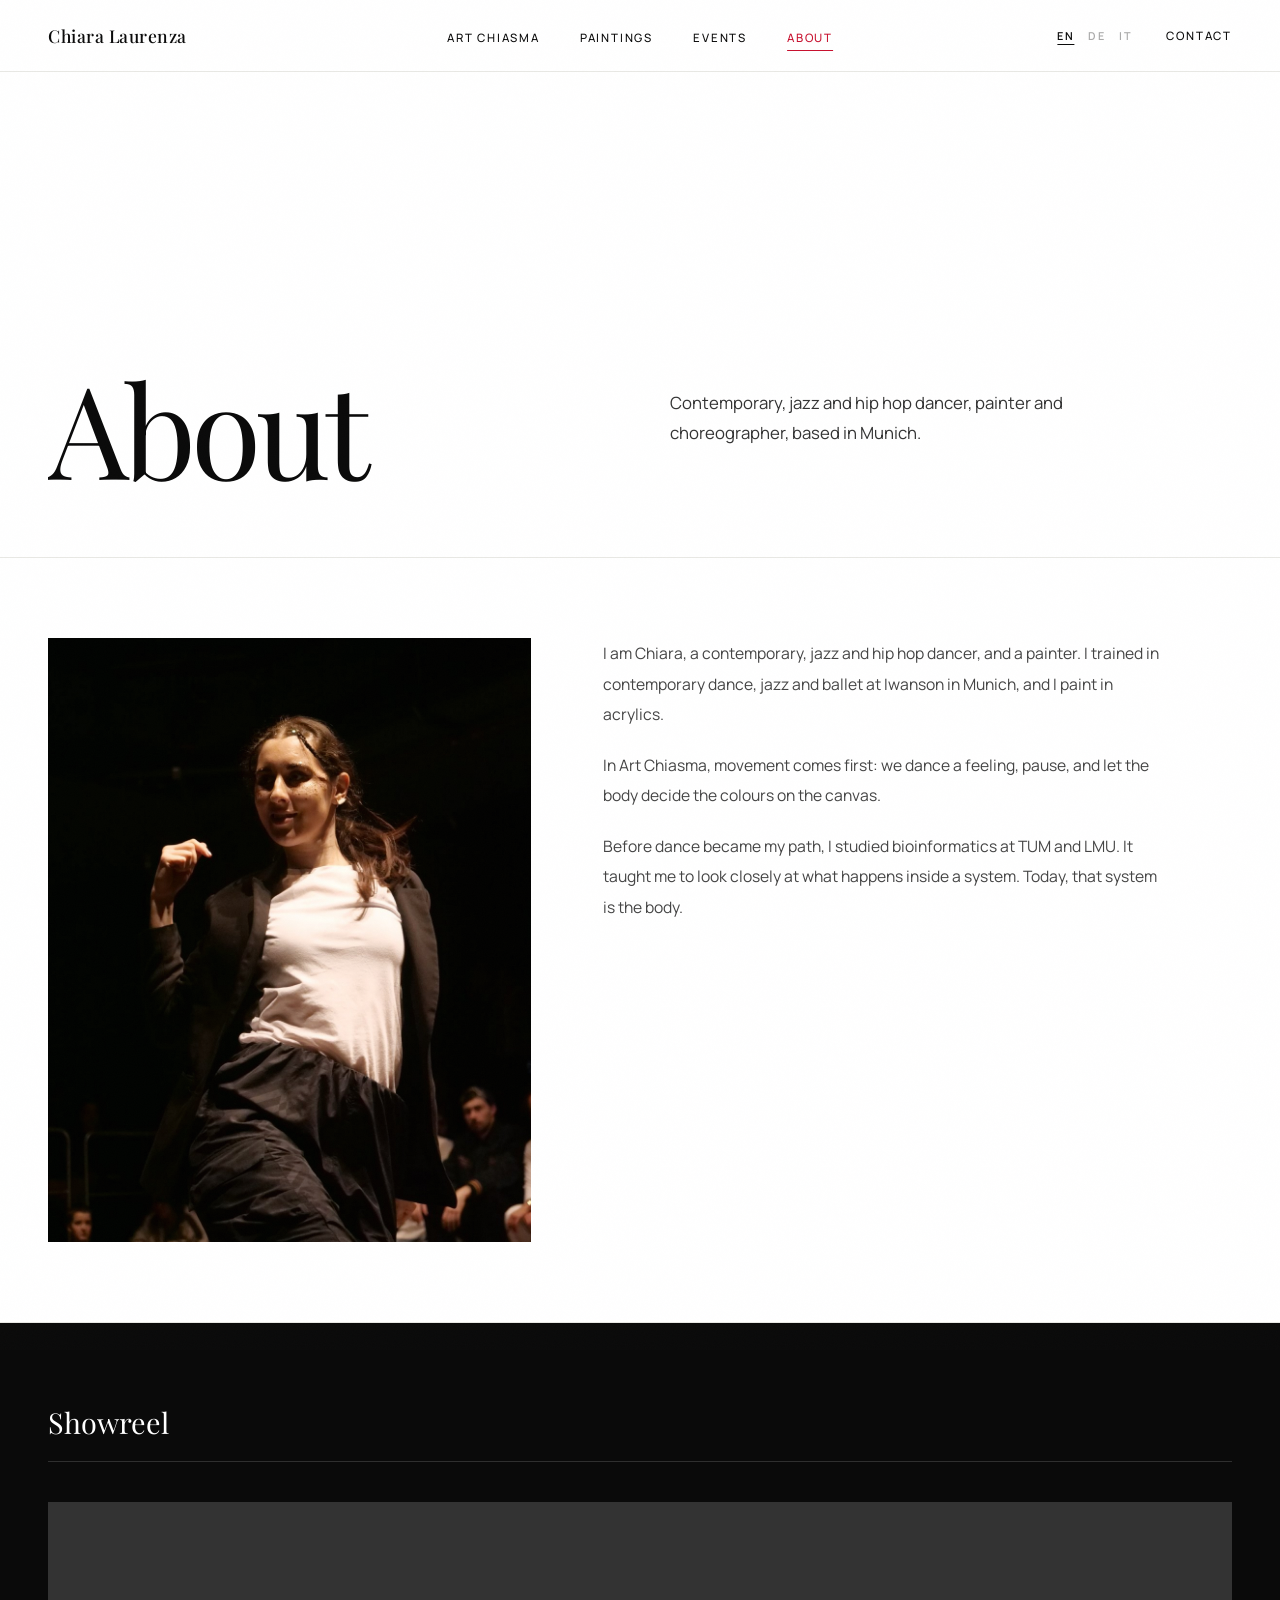
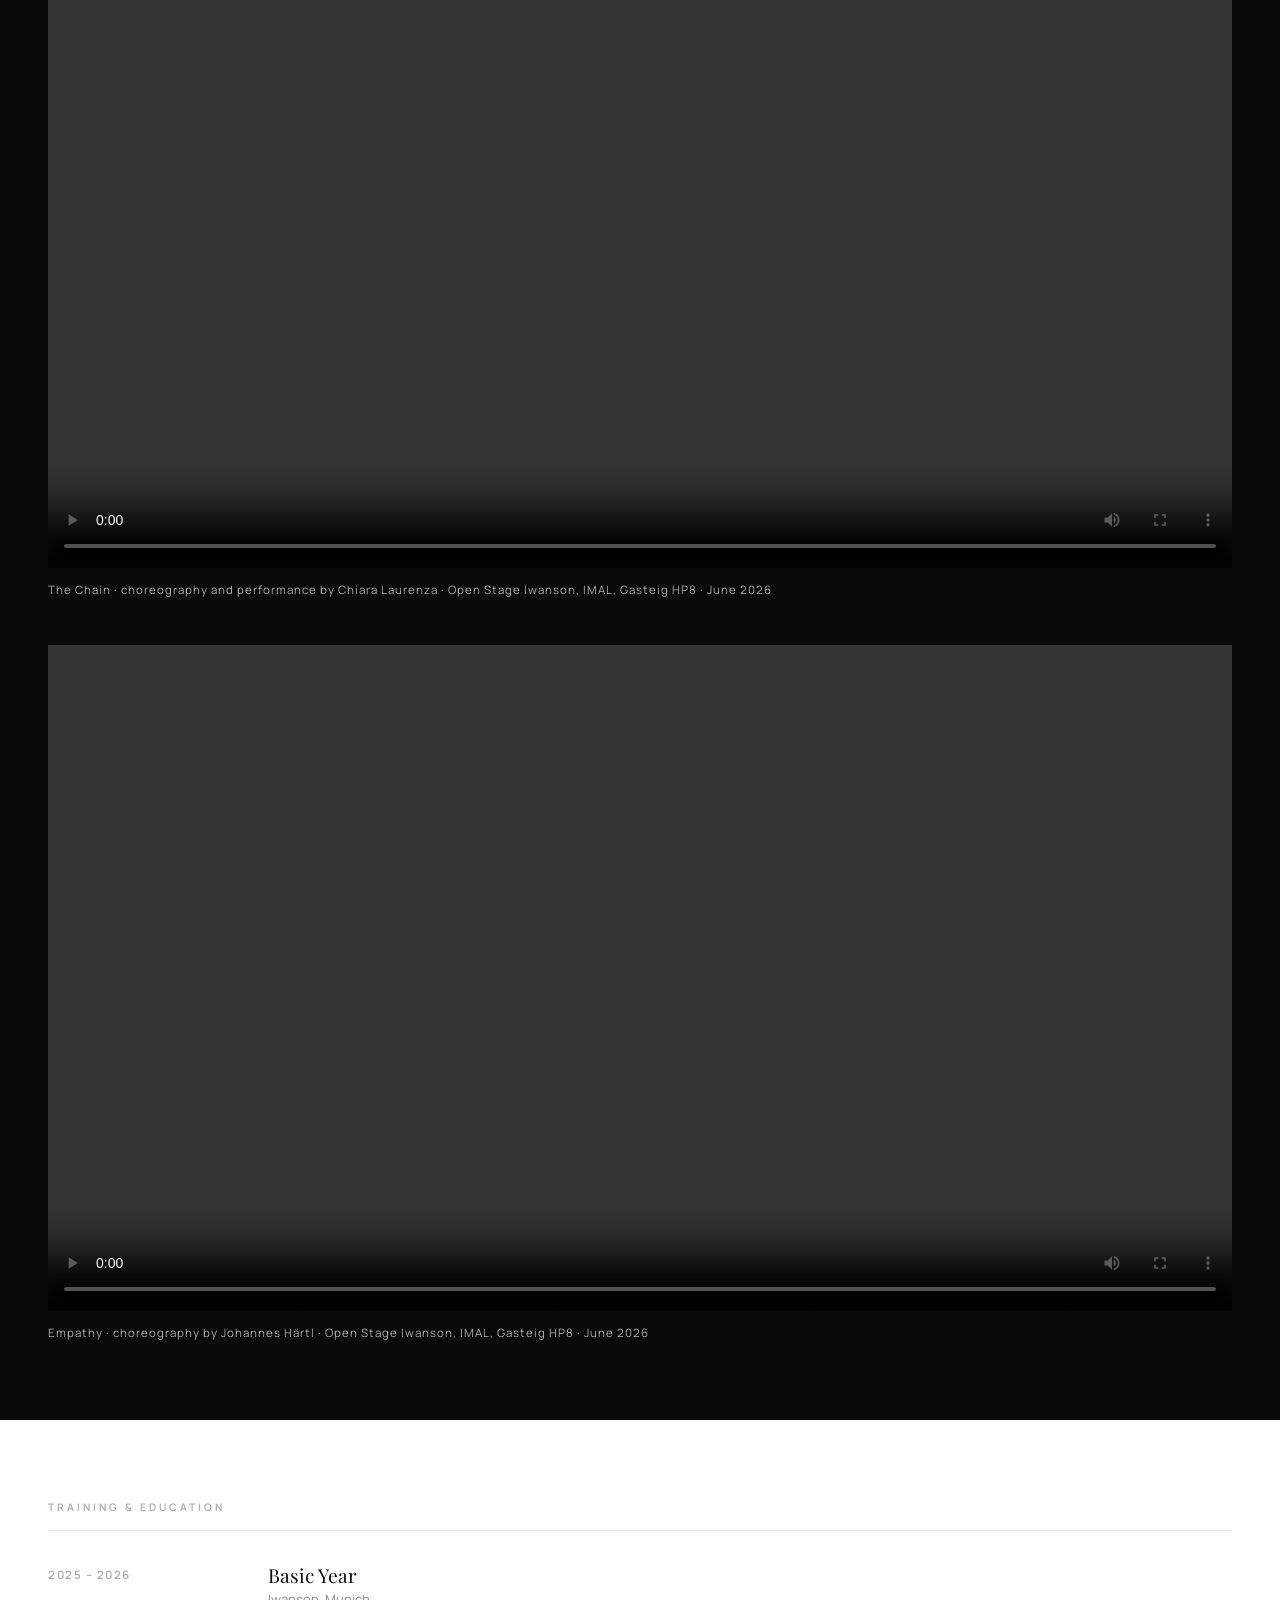
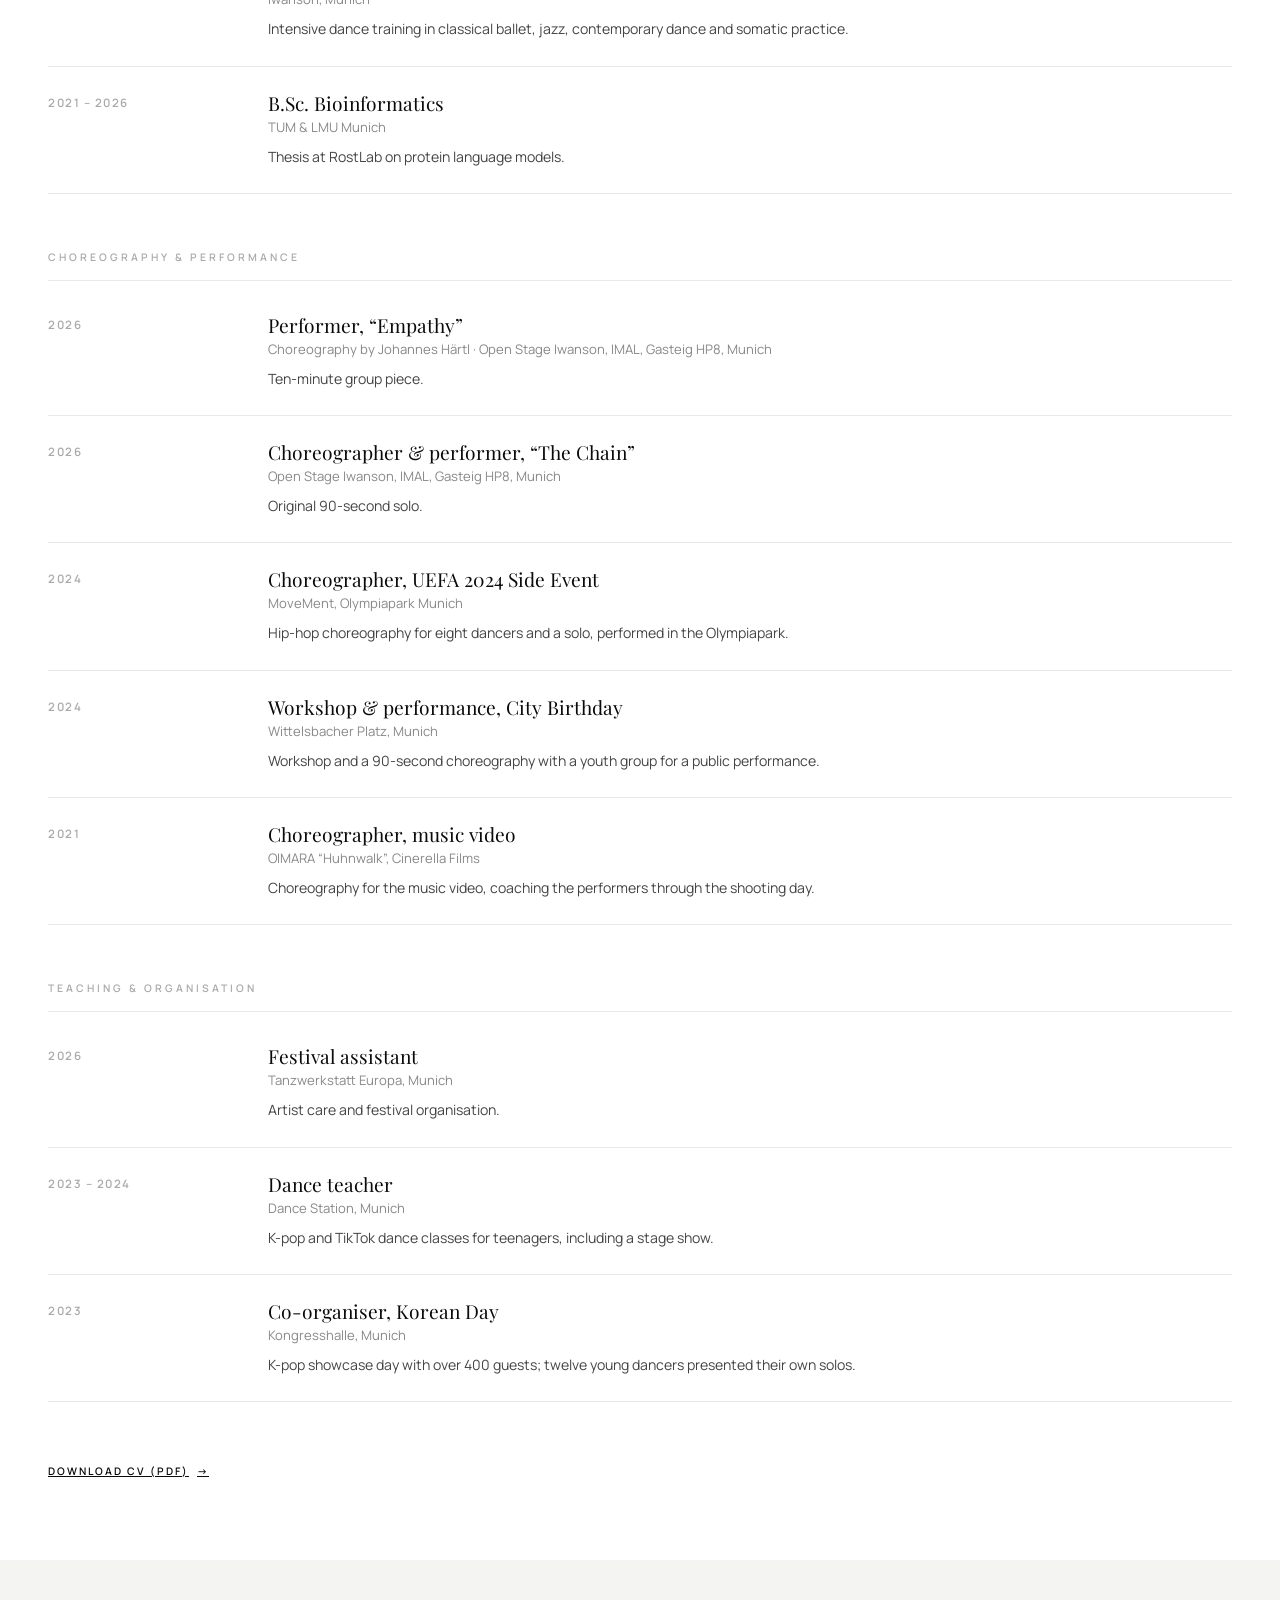
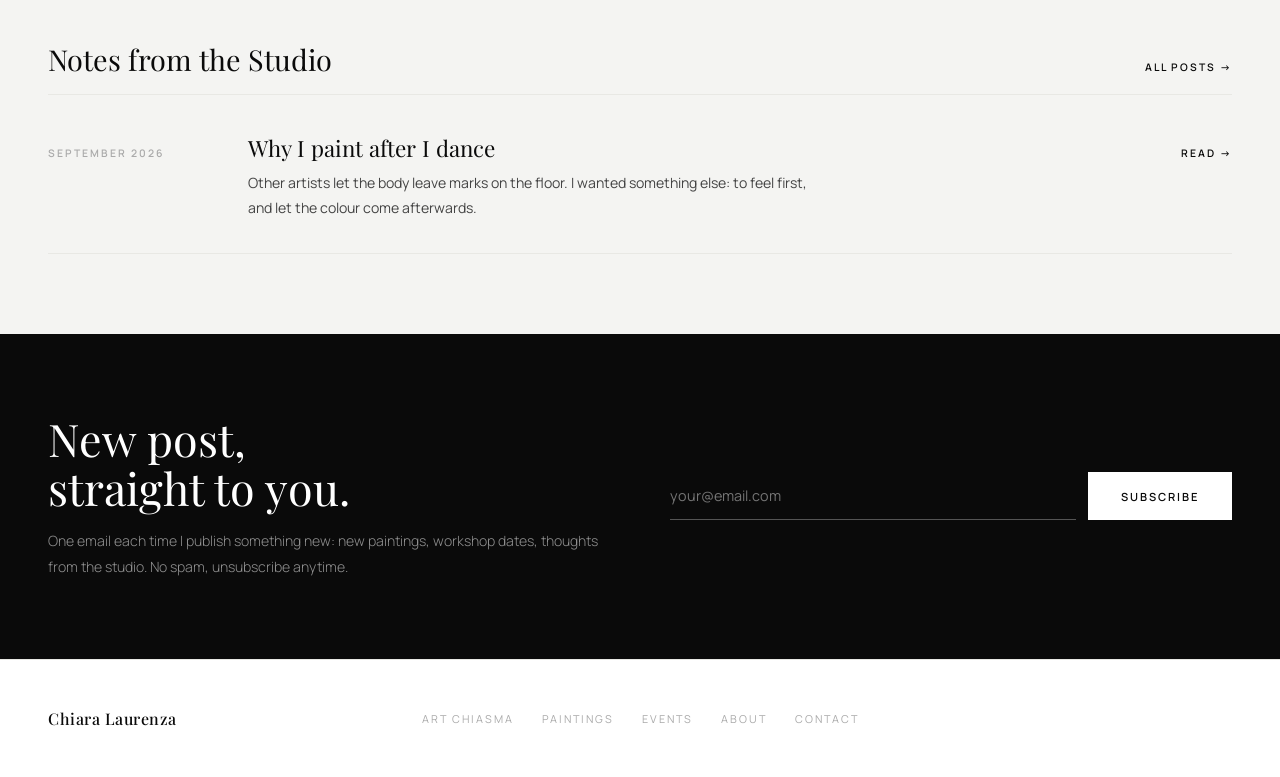
==== about.html @ c058ab4d "Hide Art Chiasma workshop booking while the project is in progress - Art Chiasma page: offer cards, " ====
<!DOCTYPE html>
<html lang="en">
<head>
  <meta charset="UTF-8"/>
  <meta name="viewport" content="width=device-width,initial-scale=1.0"/>
  <link rel="icon" href="favicon.ico" sizes="any"/>
  <link rel="icon" type="image/png" href="favicon-48.png"/>
  <link rel="apple-touch-icon" href="apple-touch-icon.png"/>
  <title>About · Chiara Laurenza</title>
  <meta name="description" content="Contemporary, jazz and hip hop dancer, painter and choreographer, based in Munich."/>
  <meta property="og:type" content="website"/>
  <meta property="og:title" content="About · Chiara Laurenza"/>
  <meta property="og:description" content="Contemporary, jazz and hip hop dancer, painter and choreographer, based in Munich."/>
  <meta property="og:url" content="https://chiaralaurenza.com/about.html"/>
  <meta property="og:image" content="https://chiaralaurenza.com/images/portrait.jpg"/>
  <meta name="twitter:card" content="summary_large_image"/>
  <link href="https://fonts.googleapis.com/css2?family=Playfair+Display:ital,wght@0,400;0,500;0,700;1,400;1,500&family=Manrope:wght@300;400;500;600&display=swap" rel="stylesheet"/>
  <link rel="stylesheet" href="motion.css?v=5"/>
  <style>
  :root {
    --black:   #0A0A0A;
    --white:   #FFFFFF;
    --grey-1:  #F4F4F2;
    --grey-2:  #E8E8E4;
    --grey-3:  #AAAAAA;
    --red:     #C8102E;
    --teal:    #006D6D;
    --amber:   #C47A0A;
  }
  *, *::before, *::after { margin:0; padding:0; box-sizing:border-box; }
  html { scroll-behavior:smooth; font-size:16px; }
  body { font-family:'Manrope', sans-serif; background:var(--white); color:var(--black); -webkit-font-smoothing:antialiased; }

  /* ── NAV ── */
  nav {
    position:fixed; top:0; width:100%; z-index:300;
    height:72px; padding:0 48px;
    display:flex; align-items:center; justify-content:space-between;
    background:rgba(255,255,255,0.96); backdrop-filter:blur(16px);
    border-bottom:1px solid var(--grey-2);
  }
  .nav-logo {
    font-family:'Playfair Display', serif; font-weight:500;
    font-size:1.1rem; letter-spacing:0.5px; color:var(--black);
    text-decoration:none;
  }
  .nav-center {
    position:absolute; left:50%; transform:translateX(-50%);
    display:flex; gap:40px; list-style:none;
  }
  .nav-center a {
    font-size:0.72rem; font-weight:500; letter-spacing:1.8px;
    text-transform:uppercase; color:var(--black);
    text-decoration:none; transition:color 0.2s;
  }
  .nav-center a:hover, .nav-center a.active { color:var(--red); }
  .nav-right { font-size:0.72rem; font-weight:500; letter-spacing:1.8px; text-transform:uppercase; }
  .nav-right a { text-decoration:none; color:var(--black); transition:color 0.2s; }
  .nav-right a:hover { color:var(--red); }
  .nav-burger { display:none; flex-direction:column; gap:5px; background:none; border:none; cursor:pointer; }
  .nav-burger span { display:block; width:22px; height:1px; background:var(--black); }
  .mobile-menu {
    display:none; position:fixed; top:72px; left:0; right:0;
    background:var(--white); border-bottom:1px solid var(--grey-2);
    flex-direction:column; z-index:299; padding:20px 48px 32px;
    gap:4px;
  }
  .mobile-menu.open { display:flex; }
  .mobile-menu a {
    font-size:0.78rem; letter-spacing:2px; text-transform:uppercase;
    font-weight:500; color:var(--black); text-decoration:none;
    padding:13px 0; border-bottom:1px solid var(--grey-2);
  }

  /* ── SCROLL REVEAL ── */
  .reveal { opacity:0; transform:translateY(36px); transition:opacity 0.8s cubic-bezier(0.16,1,0.3,1), transform 0.8s cubic-bezier(0.16,1,0.3,1); }
  .reveal.from-left { transform:translateX(-36px); }
  .reveal.from-right { transform:translateX(36px); }
  .reveal.visible { opacity:1 !important; transform:none !important; }

  /* ── FOOTER ── */
  .site-footer {
    border-top:1px solid var(--grey-2);
    padding:48px 48px;
    display:grid; grid-template-columns:1fr auto 1fr;
    align-items:center; gap:24px;
  }
  .site-footer-logo { font-family:'Playfair Display', serif; font-size:1rem; font-weight:500; letter-spacing:0.5px; }
  .site-footer-links { display:flex; gap:28px; justify-content:center; }
  .site-footer-links a { font-size:0.68rem; letter-spacing:2px; text-transform:uppercase; color:var(--grey-3); text-decoration:none; transition:color 0.2s; }
  .site-footer-links a:hover { color:var(--black); }
  .site-footer-copy { font-size:0.68rem; color:var(--grey-3); letter-spacing:1px; text-align:right; }

  /* ── MODAL ── */
  .modal-overlay {
    display:none; position:fixed; inset:0; z-index:1000;
    background:rgba(10,10,10,0.6); backdrop-filter:blur(8px);
    align-items:center; justify-content:center; padding:24px;
  }
  .modal-overlay.active { display:flex; }
  .modal {
    background:var(--white); width:100%; max-width:560px;
    padding:56px 52px; position:relative; max-height:90vh; overflow-y:auto;
    animation:mIn 0.4s cubic-bezier(0.16,1,0.3,1);
  }
  @keyframes mIn { from{opacity:0;transform:translateY(24px)} to{opacity:1;transform:none} }
  .modal-close {
    position:absolute; top:20px; right:24px; background:none; border:none;
    font-size:0.65rem; letter-spacing:2px; text-transform:uppercase;
    font-weight:600; color:var(--grey-3); cursor:pointer; transition:color 0.2s;
  }
  .modal-close:hover { color:var(--black); }
  .modal-tag { font-size:0.65rem; letter-spacing:3px; text-transform:uppercase; font-weight:600; color:var(--red); margin-bottom:12px; }
  .modal h2 { font-family:'Playfair Display', serif; font-size:2rem; font-weight:400; margin-bottom:36px; line-height:1.2; }
  .form-row { display:grid; grid-template-columns:1fr 1fr; gap:20px; }
  .fg { margin-bottom:20px; }
  .fg label { display:block; font-size:0.62rem; letter-spacing:2px; text-transform:uppercase; font-weight:600; color:var(--grey-3); margin-bottom:8px; }
  .fg input, .fg select, .fg textarea {
    width:100%; padding:13px 0; border:none; border-bottom:1px solid var(--grey-2);
    background:transparent; font-family:'Manrope', sans-serif; font-size:0.88rem;
    color:var(--black); outline:none; transition:border-color 0.2s;
  }
  .fg input:focus, .fg select:focus, .fg textarea:focus { border-bottom-color:var(--black); }
  .fg input::placeholder, .fg textarea::placeholder { color:var(--grey-3); }
  .fg textarea { height:80px; resize:none; }
  .fg select option { background:white; }
  .modal-submit {
    margin-top:16px; background:var(--black); color:white;
    padding:16px 40px; border:none; font-family:'Manrope', sans-serif;
    font-size:0.7rem; font-weight:600; letter-spacing:2.5px;
    text-transform:uppercase; cursor:pointer; transition:background 0.25s;
  }
  .modal-submit:hover { background:#333; }
  .modal-success { display:none; margin-top:16px; font-size:0.75rem; letter-spacing:1px; text-transform:uppercase; color:var(--red); }

  @media(max-width:900px){
    nav { padding:0 24px; }
    .nav-center { display:none; }
    .nav-right { display:none; }
    .nav-burger { display:flex; }
    .mobile-menu { padding:20px 24px 28px; }
    .site-footer { grid-template-columns:1fr; text-align:center; padding:40px 24px; }
    .site-footer-copy { text-align:center; }
    .modal { padding:40px 24px; }
    .form-row { grid-template-columns:1fr; }
  }

  /* PAGE HERO */
  .page-hero {
    padding:160px 48px 80px;
    border-bottom:1px solid var(--grey-2);
    display:grid; grid-template-columns:1fr 1fr; gap:60px; align-items:flex-end;
  }
  .page-hero-left {}
  .page-hero-eyebrow { font-size:0.65rem; letter-spacing:3px; text-transform:uppercase; font-weight:600; color:var(--grey-3); margin-bottom:20px; }
  .page-hero h1 {
    font-family:'Playfair Display', serif; font-weight:400;
    font-size:clamp(3rem,7vw,7rem); line-height:0.95; letter-spacing:-2px;
  }
  .page-hero h1 em { font-style:italic; color:var(--grey-3); }
  .page-hero-right { padding-bottom:6px; }
  .page-hero-desc { font-size:0.92rem; line-height:1.85; color:#555; font-weight:300; max-width:400px; margin-bottom:32px; }
  .page-hero-cta { display:inline-block; }

  /* OFFER LIST */
  .offer-section { padding:80px 48px; border-bottom:1px solid var(--grey-2); }
  .offer-grid { display:grid; grid-template-columns:repeat(3,1fr); border-left:1px solid var(--grey-2); }
  .offer-item {
    padding:44px 36px; border-right:1px solid var(--grey-2);
    border-top:1px solid var(--grey-2);
    position:relative; overflow:hidden;
  }
  .offer-num { font-family:'Playfair Display', serif; font-size:3.5rem; font-weight:400; color:var(--grey-2); line-height:1; margin-bottom:20px; }
  .offer-item h3 { font-family:'Playfair Display', serif; font-size:1.35rem; font-weight:500; margin-bottom:12px; line-height:1.2; }
  .offer-item p { font-size:0.82rem; line-height:1.85; color:#666; margin-bottom:24px; font-weight:300; }
  .offer-tags { display:flex; flex-wrap:wrap; gap:6px; margin-bottom:28px; }
  .otag { font-size:0.62rem; letter-spacing:1.5px; text-transform:uppercase; font-weight:600; padding:4px 10px; border:1px solid; }
  .book-link {
    font-size:0.65rem; letter-spacing:2px; text-transform:uppercase; font-weight:600;
    background:none; border:none; cursor:pointer; color:var(--black);
    display:inline-flex; align-items:center; gap:8px; transition:gap 0.2s, color 0.2s;
    font-family:'Manrope',sans-serif;
  }
  .book-link::after { content:'→'; }
  .book-link:hover { gap:14px; }

  .offer-two .offer-grid { grid-template-columns:repeat(2,1fr); }
  @media(max-width:900px){ .offer-two .offer-grid { grid-template-columns:1fr; } }

  /* STYLE LIST */
  .styles-section { padding:80px 48px; background:var(--grey-1); }
  .styles-section h2 { font-family:'Playfair Display', serif; font-size:clamp(1.3rem,2.5vw,1.8rem); font-weight:400; margin-bottom:40px; border-bottom:1px solid var(--grey-2); padding-bottom:20px; }
  .styles-list {}
  .style-row {
    display:grid; grid-template-columns:200px 1fr;
    padding:32px 0; border-bottom:1px solid var(--grey-2);
    gap:40px; align-items:start;
  }
  .style-row:last-child { border-bottom:none; }
  .style-name { font-family:'Playfair Display', serif; font-size:1.25rem; font-weight:400; line-height:1.2; }
  .style-name em { font-style:italic; color:var(--grey-3); display:block; font-size:0.8rem; }
  .style-desc { font-size:0.85rem; line-height:1.9; color:#555; font-weight:300; }

  @media(max-width:900px){
    .page-hero { grid-template-columns:1fr; padding:130px 24px 64px; gap:36px; }
    .offer-section { padding:60px 24px; }
    .offer-grid { grid-template-columns:1fr; }
    .styles-section { padding:60px 24px; }
    .style-row { grid-template-columns:1fr; gap:10px; }
  }

  .btn {
    font-size:0.7rem; font-weight:600; letter-spacing:2px;
    text-transform:uppercase; padding:14px 32px;
    text-decoration:none; cursor:pointer; border:1px solid var(--black);
    font-family:'Manrope',sans-serif; transition:background 0.25s, color 0.25s;
    display:inline-block; background:transparent; color:var(--black);
  }
  .btn-outline { background:transparent; color:var(--black); }
  .btn-outline:hover { background:var(--black); color:var(--white); }
  .btn-fill { background:var(--black); color:var(--white); }
  .btn-fill:hover { background:#333; }
  .nav-right { display:flex; align-items:center; gap:28px; }
  .lang-switch { display:flex; gap:2px; }
  .lang-switch button { background:none; border:none; cursor:pointer; font-family:'Manrope',sans-serif; font-size:0.68rem; font-weight:600; letter-spacing:1.5px; color:var(--grey-3); padding:4px 6px; transition:color 0.2s; }
  .lang-switch button:hover, .lang-switch button.active { color:var(--black); }
  .lang-switch button.active { text-decoration:underline; text-underline-offset:4px; }
  .mobile-menu .lang-switch { padding:13px 0 0; }
  .mobile-menu .lang-switch button { font-size:0.78rem; padding:4px 12px 4px 0; }

  /* GALLERY */
  .gallery-section { padding:80px 48px; background:var(--grey-1); }
  .gallery-section h2 { font-family:'Playfair Display', serif; font-size:clamp(1.3rem,2.5vw,1.8rem); font-weight:400; margin-bottom:40px; border-bottom:1px solid var(--grey-2); padding-bottom:20px; }
  .gallery { display:grid; grid-template-columns:repeat(auto-fill,minmax(260px,1fr)); gap:24px; }
  .g-item { position:relative; display:block; padding:0; border:none; background:none; cursor:zoom-in; overflow:hidden; aspect-ratio:4/5; }
  .g-item img { width:100%; height:100%; object-fit:cover; display:block; transition:transform 0.7s cubic-bezier(0.16,1,0.3,1); }
  .g-info { position:absolute; inset:0; display:flex; flex-direction:column; justify-content:flex-end; gap:4px; padding:20px; text-align:left;
    background:linear-gradient(to top, rgba(0,0,0,0.75) 0%, rgba(0,0,0,0.15) 55%, transparent 100%); opacity:0; transition:opacity 0.35s; }
  .g-item:hover .g-info, .g-item:focus-visible .g-info { opacity:1; }
  .g-item:hover img { transform:scale(1.04); }
  .g-title { font-family:'Playfair Display', serif; font-size:1.15rem; color:white; margin-bottom:4px; }
  .g-meta { font-size:0.62rem; letter-spacing:2px; text-transform:uppercase; font-weight:600; color:rgba(255,255,255,0.75); }
  @media (hover:none) { .g-info { opacity:1; } }
  .lightbox { position:fixed; inset:0; z-index:1000; background:rgba(10,10,10,0.92); display:flex; flex-direction:column; align-items:center; justify-content:center; padding:48px 24px; gap:16px; }
  .lightbox[hidden] { display:none; }
  .lightbox img { max-width:100%; max-height:80vh; object-fit:contain; }
  .lightbox p { color:rgba(255,255,255,0.75); font-size:0.7rem; letter-spacing:2px; text-transform:uppercase; text-align:center; }
  .lb-close { color:rgba(255,255,255,0.6); }
  @media(max-width:900px){ .gallery-section { padding:60px 24px; } }

  /* EVENTS */
  [hidden] { display:none !important; }
  .ev-list { border-top:1px solid var(--grey-2); }
  .ev-row { display:grid; grid-template-columns:90px 1fr auto; gap:32px; align-items:center; padding:28px 0; border-bottom:1px solid var(--grey-2); }
  .ev-date { display:flex; flex-direction:column; line-height:1; }
  .ev-day { font-family:'Playfair Display', serif; font-size:2.6rem; font-weight:400; }
  .ev-month { font-size:0.62rem; letter-spacing:2.5px; text-transform:uppercase; font-weight:600; color:var(--grey-3); margin-top:6px; }
  .ev-main h3 { font-family:'Playfair Display', serif; font-size:1.35rem; font-weight:400; line-height:1.25; margin-bottom:6px; }
  .ev-main p { font-size:0.85rem; color:#666; font-weight:300; }
  .ev-actions { display:flex; flex-direction:column; align-items:flex-end; gap:10px; }
  .ev-actions .book-link { color:var(--red); text-decoration:none; }
  .ev-add { font-size:0.6rem; letter-spacing:2px; text-transform:uppercase; font-weight:600; color:var(--grey-3); text-decoration:none; }
  .ev-add:hover { color:var(--black); }
  .ev-empty { padding:40px 0; font-size:0.95rem; color:#666; font-weight:300; }
  @media(max-width:700px){ .ev-row { grid-template-columns:64px 1fr; gap:16px 20px; } .ev-actions { grid-column:2; flex-direction:row; align-items:center; gap:20px; } .ev-day { font-size:2rem; } }

  /* ABOUT */
  .bio { padding:80px 48px; display:grid; grid-template-columns:1fr 1.3fr; gap:72px; align-items:start; border-bottom:1px solid var(--grey-2); }
  .bio-photo { aspect-ratio:4/5; max-width:100%; background:var(--grey-1); display:flex; align-items:center; justify-content:center; font-size:0.65rem; letter-spacing:2px; text-transform:uppercase; color:var(--grey-3); overflow:hidden; }
  .bio-photo img { width:100%; height:100%; object-fit:cover; display:block; }
  .bio-text p { font-size:0.98rem; line-height:1.95; color:#444; font-weight:300; margin-bottom:20px; max-width:560px; }
  .bio-facts { display:flex; flex-wrap:wrap; gap:8px; margin-top:28px; }
  .reel-section { padding:80px 48px; background:var(--black); color:white; }
  .reel-section h2 { font-family:'Playfair Display', serif; font-size:clamp(1.3rem,2.5vw,1.8rem); font-weight:400; margin-bottom:40px; border-bottom:1px solid rgba(255,255,255,0.15); padding-bottom:20px; }
  .reel-main { aspect-ratio:16/9; max-width:100%; background:#1a1a1a; display:flex; align-items:center; justify-content:center; font-size:0.65rem; letter-spacing:2px; text-transform:uppercase; color:rgba(255,255,255,0.4); }
  .reel-main iframe, .reel-main video { width:100%; height:100%; border:0; }
  .reel-caption { margin-top:14px; font-size:0.72rem; letter-spacing:1px; color:var(--grey-3); }
  .cv-section { padding:80px 48px; }
  .cv-section h2 { font-family:'Playfair Display', serif; font-size:clamp(1.3rem,2.5vw,1.8rem); font-weight:400; margin:0 0 8px; }
  .cv-group { margin-bottom:56px; }
  .cv-group h3 { font-size:0.65rem; letter-spacing:3px; text-transform:uppercase; font-weight:600; color:var(--grey-3); margin-bottom:8px; padding-bottom:16px; border-bottom:1px solid var(--grey-2); }
  .cv-row { display:grid; grid-template-columns:180px 1fr; gap:40px; padding:24px 0; border-bottom:1px solid var(--grey-2); }
  .cv-when { font-size:0.72rem; letter-spacing:1.5px; text-transform:uppercase; font-weight:600; color:var(--grey-3); padding-top:4px; }
  .cv-what h4 { font-family:'Playfair Display', serif; font-size:1.2rem; font-weight:400; line-height:1.3; }
  .cv-what span { display:block; font-size:0.82rem; color:#888; margin:2px 0 8px; }
  .cv-what p { font-size:0.88rem; line-height:1.8; color:#555; font-weight:300; max-width:620px; }
  .notes-section { padding:80px 48px; background:var(--grey-1); }
  .notes-section .post-row { display:grid; grid-template-columns:160px 1fr auto; gap:40px; padding:32px 0; border-bottom:1px solid var(--grey-2); text-decoration:none; color:var(--black); align-items:baseline; }
  .notes-section .post-row:hover h3 { color:var(--red); }
  .post-date { font-size:0.65rem; letter-spacing:2px; text-transform:uppercase; font-weight:600; color:var(--grey-3); }
  .post-row h3 { font-family:'Playfair Display', serif; font-size:1.4rem; font-weight:400; line-height:1.2; margin-bottom:8px; transition:color 0.2s; }
  .post-row p { font-size:0.88rem; line-height:1.8; color:#666; font-weight:300; max-width:560px; }
  .post-more { font-size:0.65rem; letter-spacing:2px; text-transform:uppercase; font-weight:600; }
  @media(max-width:900px){ .bio,.reel-section,.cv-section,.notes-section { padding:60px 24px; } .bio { grid-template-columns:1fr; gap:36px; } .cv-row { grid-template-columns:1fr; gap:6px; } .notes-section .post-row { grid-template-columns:1fr; gap:8px; } }
  .section-header-row { display:flex; justify-content:space-between; align-items:baseline; border-bottom:1px solid var(--grey-2); padding-bottom:16px; margin-bottom:8px; }
  .section-header-row h2 { font-family:'Playfair Display', serif; font-size:clamp(1.3rem,2.5vw,1.8rem); font-weight:400; }
  .section-header-row a { font-size:0.65rem; letter-spacing:2px; text-transform:uppercase; font-weight:600; color:var(--black); text-decoration:none; }
  .section-header-row a:hover { color:var(--red); }
  .newsletter { padding:80px 48px; background:var(--black); color:white; display:grid; grid-template-columns:1fr 1fr; gap:60px; align-items:center; }
  .newsletter h2 { font-family:'Playfair Display', serif; font-size:clamp(2rem,3.5vw,3rem); font-weight:400; line-height:1.1; }
  .newsletter h2 em { font-style:italic; color:var(--grey-3); }
  .newsletter p { font-size:0.88rem; line-height:1.8; color:rgba(255,255,255,0.55); font-weight:300; margin-top:16px; }
  .nl-form { display:flex; gap:12px; flex-wrap:wrap; }
  .nl-form input { flex:1; min-width:200px; padding:14px 0; border:none; border-bottom:1px solid rgba(255,255,255,0.3); background:transparent; color:white; font-family:'Manrope',sans-serif; font-size:0.9rem; outline:none; }
  .nl-form input:focus { border-bottom-color:white; }
  .nl-form button { background:white; color:var(--black); border:1px solid white; }
  .nl-form button:hover { background:transparent; color:white; }
  .nl-note { width:100%; font-size:0.7rem; letter-spacing:1px; color:rgba(255,255,255,0.4); margin-top:8px; }
  @media(max-width:900px){ .newsletter { grid-template-columns:1fr; padding:60px 24px; gap:32px; } }
</style>
  <link rel="stylesheet" href="pages.css?v=3"/>
</head>
<body>

<nav>
  <a href="index.html" class="nav-logo">Chiara Laurenza</a>
  <ul class="nav-center"><li><a href="dance-art.html" class="">Art Chiasma</a></li><li><a href="art.html" class="">Paintings</a></li><li><a href="events.html" class="">Events</a></li><li><a href="about.html" class="active">About</a></li></ul>
  <div class="nav-right"><div class="lang-switch" role="group" aria-label="Language"><button type="button" data-lang="en">EN</button><button type="button" data-lang="de">DE</button><button type="button" data-lang="it">IT</button></div><a href="index.html#contact">Contact</a></div>
  <button class="nav-burger" onclick="toggleMenu()"><span></span><span></span><span></span></button>
</nav>
<div class="mobile-menu" id="mob">
  <a href="dance-art.html">Art Chiasma</a><a href="art.html">Paintings</a><a href="events.html">Events</a><a href="about.html">About</a>
  <a href="index.html#contact">Contact</a>
  <div class="lang-switch" role="group" aria-label="Language"><button type="button" data-lang="en">EN</button><button type="button" data-lang="de">DE</button><button type="button" data-lang="it">IT</button></div>
</div>

<section class="page-hero">
  <div class="page-hero-left reveal from-left">
    <h1>About</h1>
  </div>
  <div class="page-hero-right reveal from-right" style="transition-delay:120ms">
    <p class="page-hero-desc">Contemporary, jazz and hip hop dancer, painter and choreographer, based in Munich.</p>
  </div>
</section>

<section class="bio">
  <div class="bio-photo wipe"><img src="images/portrait.jpg" alt="Chiara Laurenza dancing on stage"></div>
  <div class="bio-text reveal from-right">
    <p>I am Chiara, a contemporary, jazz and hip hop dancer, and a painter. I trained in contemporary dance, jazz and ballet at Iwanson in Munich, and I paint in acrylics.</p>
    <p>In Art Chiasma, movement comes first: we dance a feeling, pause, and let the body decide the colours on the canvas.</p>
    <p>Before dance became my path, I studied bioinformatics at TUM and LMU. It taught me to look closely at what happens inside a system. Today, that system is the body.</p>
  </div>
</section>

<section class="reel-section" id="showreel">
  <h2 class="reveal">Showreel</h2>
  <div class="reel-main reveal"><video src="videos/mysolo.mp4" controls playsinline preload="metadata"></video></div>
  <p class="reel-caption reveal">The Chain · choreography and performance by Chiara Laurenza · Open Stage Iwanson, IMAL, Gasteig HP8 · June 2026</p>
  <div class="reel-main reveal" style="margin-top:48px"><video src="videos/empathy.mp4" controls playsinline preload="metadata"></video></div>
  <p class="reel-caption reveal">Empathy · choreography by Johannes Härtl · Open Stage Iwanson, IMAL, Gasteig HP8 · June 2026</p>
</section>

<section class="cv-section" id="cv">
  <div class="cv-group">
    <h3>Training &amp; Education</h3>
      <div class="cv-row reveal"><div class="cv-when">2025 – 2026</div><div class="cv-what"><h4>Basic Year</h4><span>Iwanson, Munich</span><p>Intensive dance training in classical ballet, jazz, contemporary dance and somatic practice.</p></div></div>
      <div class="cv-row reveal"><div class="cv-when">2021 – 2026</div><div class="cv-what"><h4>B.Sc. Bioinformatics</h4><span>TUM &amp; LMU Munich</span><p>Thesis at RostLab on protein language models.</p></div></div>
  </div>
  <div class="cv-group">
    <h3>Choreography &amp; Performance</h3>
      <div class="cv-row reveal"><div class="cv-when">2026</div><div class="cv-what"><h4>Performer, &ldquo;Empathy&rdquo;</h4><span>Choreography by Johannes Härtl · Open Stage Iwanson, IMAL, Gasteig HP8, Munich</span><p>Ten-minute group piece.</p></div></div>
      <div class="cv-row reveal"><div class="cv-when">2026</div><div class="cv-what"><h4>Choreographer &amp; performer, &ldquo;The Chain&rdquo;</h4><span>Open Stage Iwanson, IMAL, Gasteig HP8, Munich</span><p>Original 90-second solo.</p></div></div>
      <div class="cv-row reveal"><div class="cv-when">2024</div><div class="cv-what"><h4>Choreographer, UEFA 2024 Side Event</h4><span>MoveMent, Olympiapark Munich</span><p>Hip-hop choreography for eight dancers and a solo, performed in the Olympiapark.</p></div></div>
      <div class="cv-row reveal"><div class="cv-when">2024</div><div class="cv-what"><h4>Workshop &amp; performance, City Birthday</h4><span>Wittelsbacher Platz, Munich</span><p>Workshop and a 90-second choreography with a youth group for a public performance.</p></div></div>
      <div class="cv-row reveal"><div class="cv-when">2021</div><div class="cv-what"><h4>Choreographer, music video</h4><span>OIMARA &ldquo;Huhnwalk&rdquo;, Cinerella Films</span><p>Choreography for the music video, coaching the performers through the shooting day.</p></div></div>
  </div>
  <div class="cv-group">
    <h3>Teaching &amp; Organisation</h3>
      <div class="cv-row reveal"><div class="cv-when">2026</div><div class="cv-what"><h4>Festival assistant</h4><span>Tanzwerkstatt Europa, Munich</span><p>Artist care and festival organisation.</p></div></div>
      <div class="cv-row reveal"><div class="cv-when">2023 – 2024</div><div class="cv-what"><h4>Dance teacher</h4><span>Dance Station, Munich</span><p>K-pop and TikTok dance classes for teenagers, including a stage show.</p></div></div>
      <div class="cv-row reveal"><div class="cv-when">2023</div><div class="cv-what"><h4>Co-organiser, Korean Day</h4><span>Kongresshalle, Munich</span><p>K-pop showcase day with over 400 guests; twelve young dancers presented their own solos.</p></div></div>
  </div>
  <p class="reveal"><a class="book-link" href="cv/Chiara_Laurenza_CV.pdf" download>Download CV (PDF)</a></p>
</section>

<section class="notes-section" id="notes">
  <div class="section-header-row reveal">
    <h2>Notes from the Studio</h2>
    <a href="blog.html">All posts &rarr;</a>
  </div>
  <a class="post-row reveal" href="blog/2026-09-movement-becomes-colour.html">
    <span class="post-date">September 2026</span>
    <div>
      <h3>Why I paint after I dance</h3>
      <p>Other artists let the body leave marks on the floor. I wanted something else: to feel first, and let the colour come afterwards.</p>
    </div>
    <span class="post-more">Read &rarr;</span>
  </a>
</section>

<section class="newsletter" id="newsletter">
  <div class="reveal from-left">
    <h2>New post,<br/><em>straight to you.</em></h2>
    <p>One email each time I publish something new: new paintings, workshop dates, thoughts from the studio. No spam, unsubscribe anytime.</p>
  </div>
  <form class="nl-form reveal from-right" onsubmit="event.preventDefault();document.getElementById('nl-ok').style.display='block'">
    <input type="email" id="nl-email" placeholder="your@email.com" required aria-label="Email address">
    <button class="btn" type="submit">Subscribe</button>
    <p class="nl-note" id="nl-ok" style="display:none">Coming soon. The newsletter is not connected yet.</p>
  </form>
</section>

<footer class="site-footer reveal">
  <span class="site-footer-logo">Chiara Laurenza</span>
  <div class="site-footer-links">
    <a href="dance-art.html">Art Chiasma</a>
    <a href="art.html">Paintings</a>
    <a href="events.html">Events</a>
    <a href="about.html">About</a>
    <a href="index.html#contact">Contact</a>
  </div>
  <span class="site-footer-copy"></span>
</footer>

<div class="modal-overlay" id="modal-overlay" onclick="closeOut(event)">
  <div class="modal">
    <button class="modal-close" onclick="closeModal()">Close ×</button>
    <p class="modal-tag" id="m-tag">Booking</p>
    <h2 id="m-title">Book a Session</h2>
    <form onsubmit="submitModal(event)">
      <div class="form-row">
        <div class="fg"><label>First Name</label><input type="text" placeholder="Your name" required></div>
        <div class="fg"><label>Last Name</label><input type="text" placeholder="Your surname" required></div>
      </div>
      <div class="fg"><label>Email</label><input type="email" placeholder="you@email.com" required></div>
      <div class="fg"><label>Phone (optional)</label><input type="tel" placeholder="+49..."></div>
      <div class="fg"><label>Preferred Date</label><input type="date" required></div>
      <div class="fg"><label>Level</label>
        <select><option>Beginner</option><option>Some Experience</option><option>Intermediate</option><option>Advanced</option></select>
      </div>
      <div class="fg"><label>Message</label><textarea placeholder="Tell me about your goals..."></textarea></div>
      <button class="modal-submit" type="submit">Send Request</button>
      <p class="modal-success" id="m-success">Received. I will be in touch shortly.</p>
    </form>
  </div>
</div>


<script>
  function toggleMenu(){ document.getElementById('mob').classList.toggle('open'); }
  function openModal(tag, title){
    document.getElementById('m-tag').textContent = window.t ? t(tag) : tag;
    document.getElementById('m-title').textContent = window.t ? t(title) : title;
    document.getElementById('m-success').style.display='none';
    document.getElementById('modal-overlay').classList.add('active');
    document.body.style.overflow='hidden';
  }
  function closeModal(){ document.getElementById('modal-overlay').classList.remove('active'); document.body.style.overflow=''; }
  function closeOut(e){ if(e.target===document.getElementById('modal-overlay')) closeModal(); }
  function submitModal(e){ e.preventDefault(); document.getElementById('m-success').style.display='block'; setTimeout(closeModal,3000); }
  document.addEventListener('keydown', e=>{ if(e.key==='Escape') closeModal(); });
  const obs = new IntersectionObserver((entries)=>{
    entries.forEach(en=>{ if(en.isIntersecting){ en.target.classList.add('visible'); obs.unobserve(en.target); } });
  },{ threshold:0.08, rootMargin:'0px 0px -32px 0px' });
  // Small delay ensures layout is complete before observing
  requestAnimationFrame(() => {
    document.querySelectorAll('.reveal').forEach(el => {
      const rect = el.getBoundingClientRect();
      // If already in viewport on load, show immediately
      if (rect.top < window.innerHeight && rect.bottom > 0) {
        el.classList.add('visible');
      } else {
        obs.observe(el);
      }
    });
  });
</script>

<script src="i18n.js"></script>
<script src="motion.js?v=4"></script>
<script src="contact.js"></script>
</body>
</html>
---- motion.css ----
/* Motion layer shared by every page: grain, image wipes, title rise.
   Everything here is decoration. If motion is reduced, it switches off. */

/* ── PAPER GRAIN ── a faint, still canvas texture over the whole site */
body::after {
  content:''; position:fixed; inset:-50%; z-index:900; pointer-events:none;
  background-image:url("data:image/svg+xml,%3Csvg xmlns='http://www.w3.org/2000/svg' width='160' height='160'%3E%3Cfilter id='n'%3E%3CfeTurbulence type='fractalNoise' baseFrequency='0.9' numOctaves='2' stitchTiles='stitch'/%3E%3C/filter%3E%3Crect width='100%25' height='100%25' filter='url(%23n)' opacity='0.55'/%3E%3C/svg%3E");
  opacity:0.035;
}

/* ── PAGE TITLE ── each line rises out of a mask on load */
.page-hero h1 { animation:titleRise 0.9s cubic-bezier(0.16,1,0.3,1) both; }
@keyframes titleRise {
  from { clip-path:inset(0 0 100% 0); transform:translateY(24px); }
  to   { clip-path:inset(0 0 -10% 0); transform:none; }
}

/* ── IMAGE WIPE ── pictures uncover like a brush stroke from left to right */
.wipe { clip-path:inset(0 100% 0 0); transition:clip-path 0.9s cubic-bezier(0.77,0,0.18,1); }
.wipe.visible { clip-path:inset(0 0 0 0); }
.wipe img, .wipe video { transform:scale(1.04); transition:transform 1.2s cubic-bezier(0.16,1,0.3,1); }
.wipe.visible img, .wipe.visible video { transform:none; }

body { overflow-x:clip; }

/* ── LINK UNDERLINE ── draws itself in on hover */
.nav-center a, .site-footer-links a { position:relative; }
.nav-center a::after, .site-footer-links a::after {
  content:''; position:absolute; left:0; right:0; bottom:-6px; height:1px;
  background:currentColor; transform:scaleX(0); transform-origin:right;
  transition:transform 0.5s cubic-bezier(0.16,1,0.3,1);
}
.nav-center a:hover::after, .nav-center a.active::after,
.site-footer-links a:hover::after { transform:scaleX(1); transform-origin:left; }

@media (prefers-reduced-motion: reduce) {
  .page-hero h1 { animation:none; }
  .wipe, .wipe img, .wipe video { clip-path:none; transform:none; transition:none; }
  .reveal { opacity:1 !important; transform:none !important; transition:none !important; }
}

/* Phone: footer links wrap, so the page is never wider than the screen. */
@media (max-width:600px) {
  .site-footer-links { flex-wrap:wrap; gap:14px 22px; }
  .site-footer > * { min-width:0; }
}

/* Phone: the language switch lives in the burger menu, so hide the desktop one. */
@media (max-width:900px) { .nav-right { display:none !important; } }

/* Headlines stay upright and black: no grey italic second word. */
h1 em, h2 em { font-style:normal !important; color:inherit !important; }

/* Anything marked hidden stays hidden, even if a layout rule says otherwise. */
[hidden] { display:none !important; }
---- pages.css ----
/* Polish layer for the inner pages (About, Paintings, Art Chiasma, Events, Blog).
   Loaded after each page's own styles, so it only refines what is there. */

/* ── FOOTER AT THE BOTTOM ── short pages no longer leave the footer floating */
body { min-height:100vh; min-height:100svh; display:flex; flex-direction:column; }
body > .site-footer { margin-top:auto; }

/* ── PAGE HERO ── taller, bigger title */
.page-hero {
  min-height:clamp(420px, 62vh, 680px);
  padding:160px 48px 72px;
  align-items:end;
}
.page-hero h1 {
  font-size:clamp(4rem,10vw,9.5rem);
  letter-spacing:-0.04em; line-height:0.9;
}
.page-hero-desc {
  font-size:1.05rem; line-height:1.75; color:#333; font-weight:400; max-width:440px;
}

/* ── READABLE TEXT ── the very light grey body text was hard to read */
.offer-item p, .style-desc, .bio-text p, .cv-what p, .ev-main p, .post-row p,
.faq-item p, .ask p {
  color:#444; font-weight:400;
}

/* ── QUIET ACCENTS ── red is kept for the active menu item only */
.otag { color:#555 !important; border-color:var(--grey-2) !important; }
.offer-item .book-link { color:var(--black) !important; }
.offer-num { font-family:'Manrope',sans-serif; font-size:0.8rem; font-weight:500; letter-spacing:0.08em; color:#777; font-variant-numeric:tabular-nums; }

/* ── CARDS ── soft lift on hover */
.offer-item { transition:background 0.4s, transform 0.5s cubic-bezier(0.16,1,0.3,1); }
.offer-item:hover { background:var(--grey-1); }

/* ── SERIES I-III ── quiet dark tiles while the paintings are in progress */
.series-item { background:#141414; }
.series-item .work-item-bg { display:none; }
.series-item .work-item-overlay { background:none; justify-content:space-between; padding:28px; }
.series-item .lbl {
  font-family:'Manrope',sans-serif; font-size:0.8rem; font-style:normal;
  letter-spacing:0.08em; text-transform:uppercase; font-weight:500; color:rgba(255,255,255,0.5); line-height:1;
}
.series-item .ttl { font-size:1.5rem; }

/* ── PAINTINGS ── each work shown whole, with its caption underneath */
.gallery { grid-template-columns:repeat(2,1fr); gap:56px 40px; align-items:start; }
.g-item { aspect-ratio:auto; overflow:visible; }
.g-item img { height:auto; object-fit:contain; background:none; }
.g-item:hover img { transform:none; }
.g-info { position:static; opacity:1 !important; background:none !important; padding:14px 0 0; }
.g-title { color:var(--black); font-size:1.05rem; }
.g-meta { color:#666; }

/* ── EVENTS ── a calmer empty state */
.ev-empty { font-size:1.15rem; line-height:1.6; color:#333; font-weight:400; padding:56px 0; }

@media (max-width:900px) {
  .page-hero { min-height:auto; padding:130px 24px 56px; }
  .page-hero h1 { font-size:clamp(3.4rem,16vw,5.5rem); }
  .gallery { grid-template-columns:1fr; gap:20px; }
  .series-item { aspect-ratio:16/10; }
}
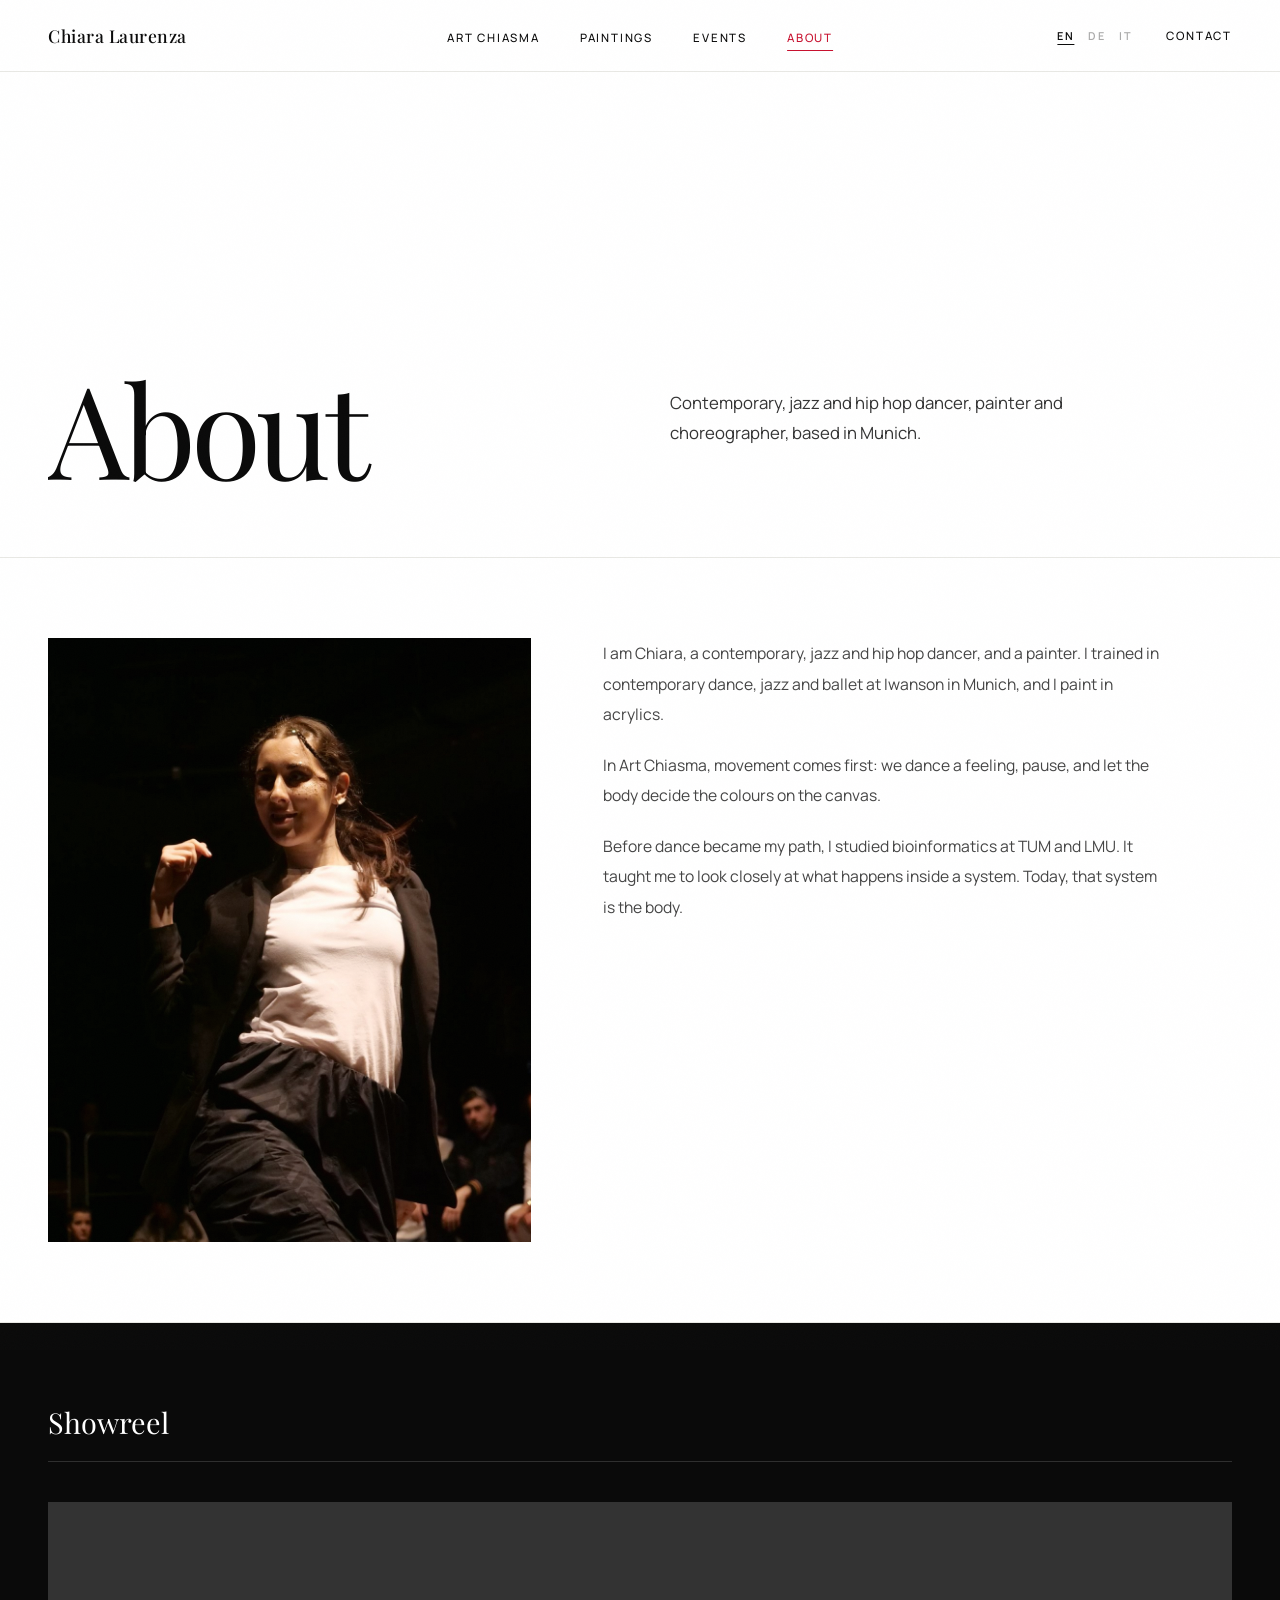
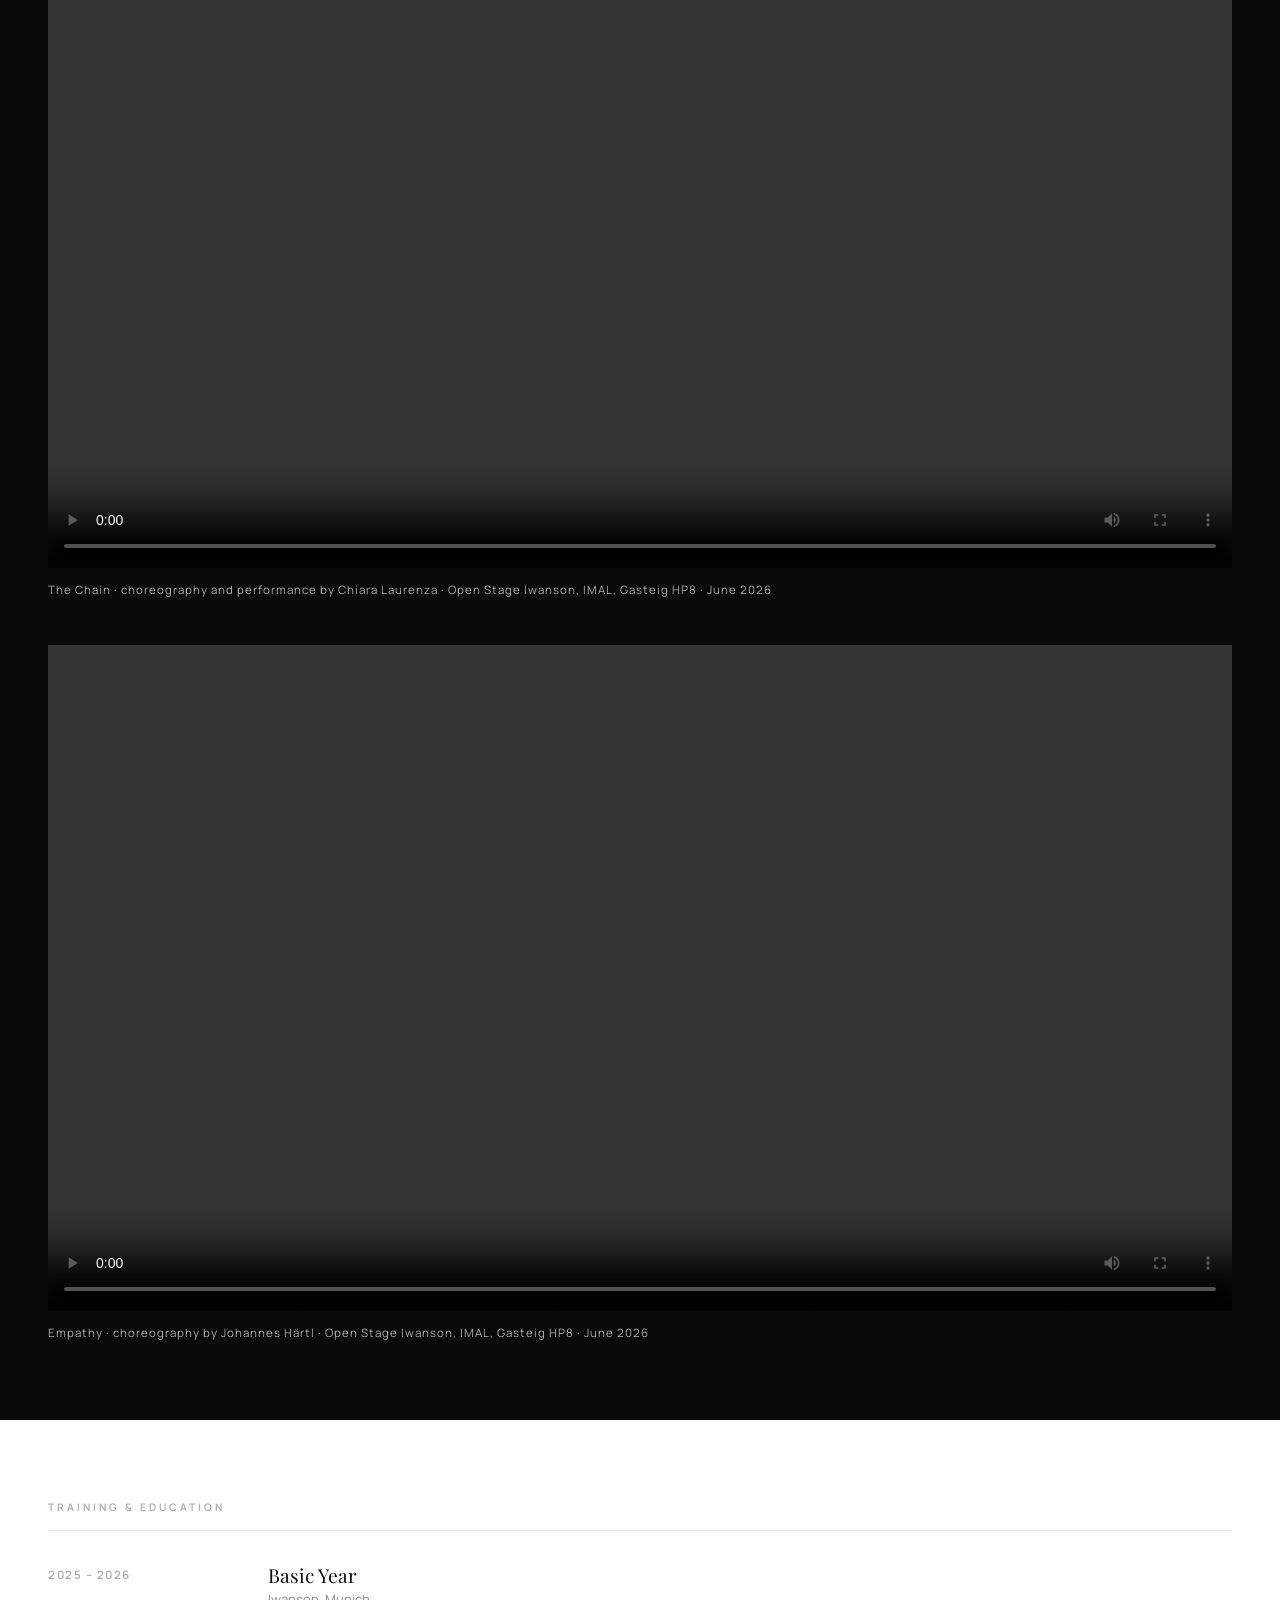
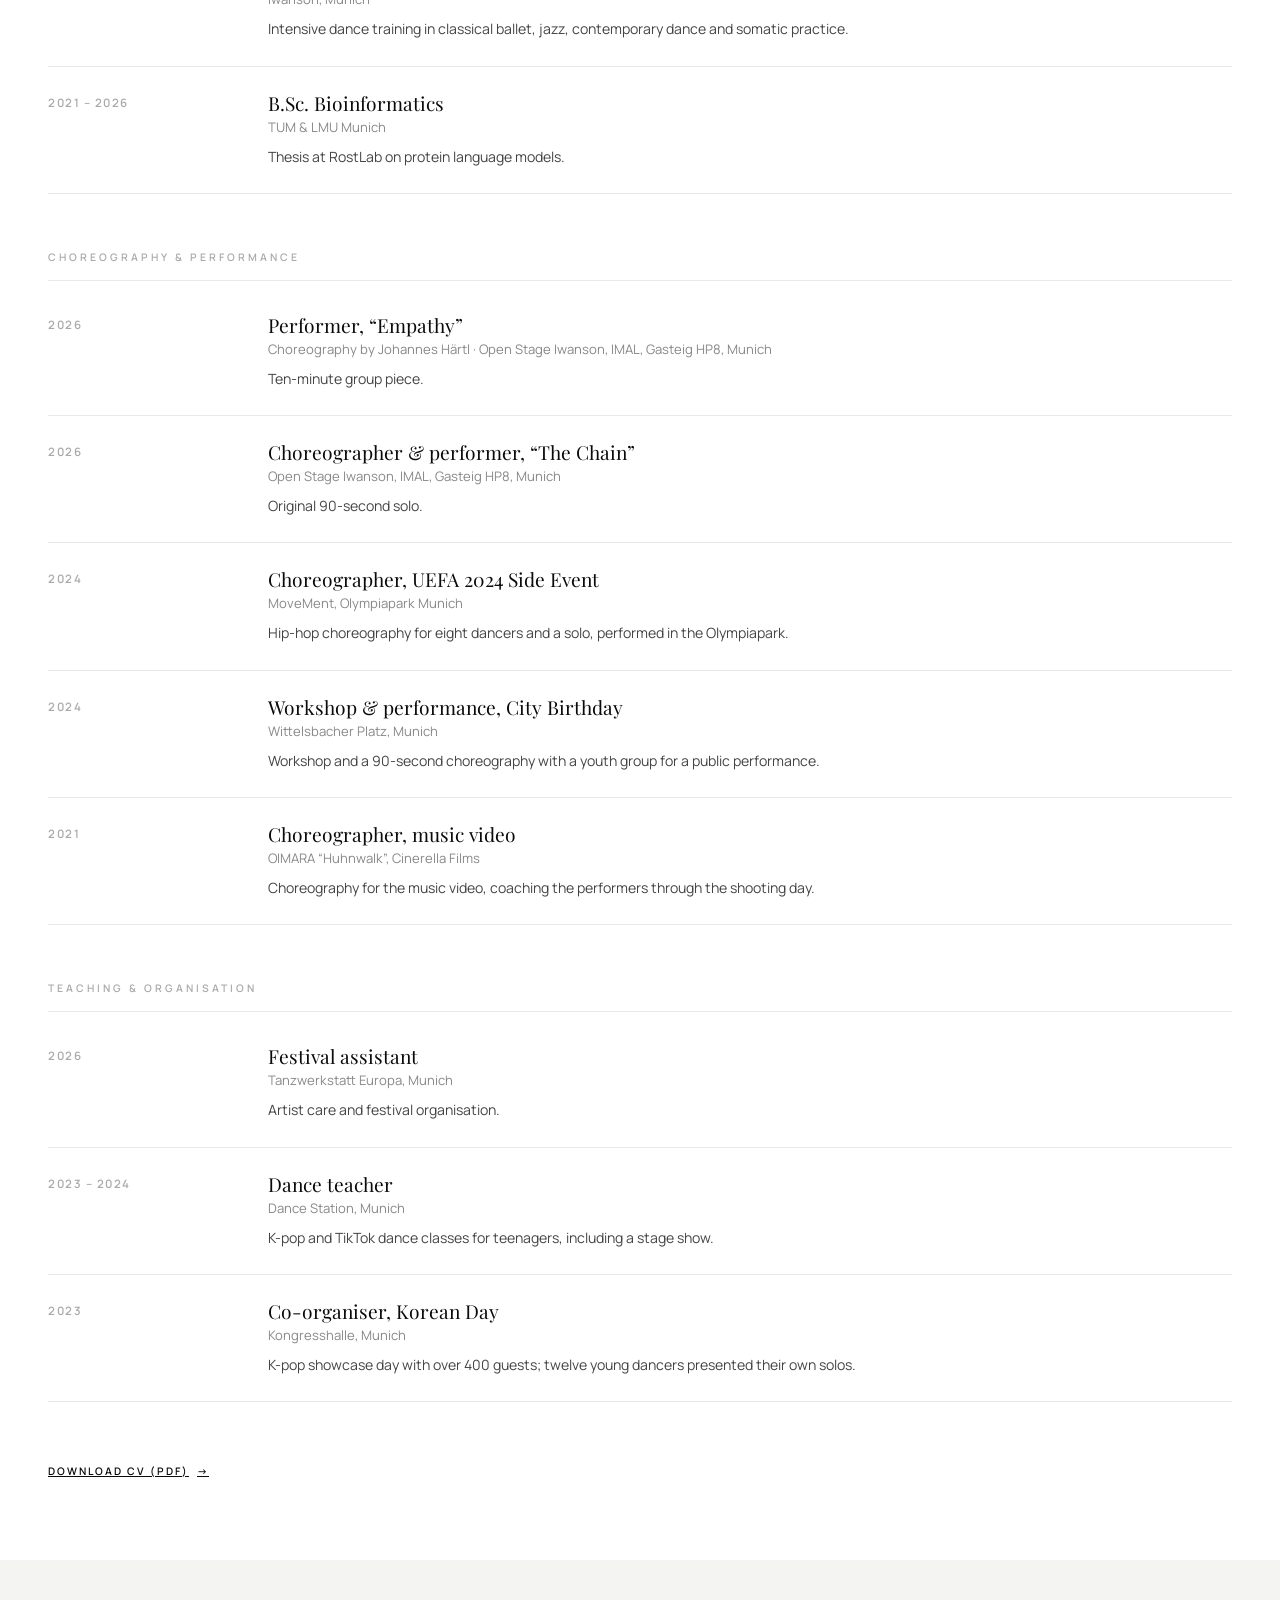
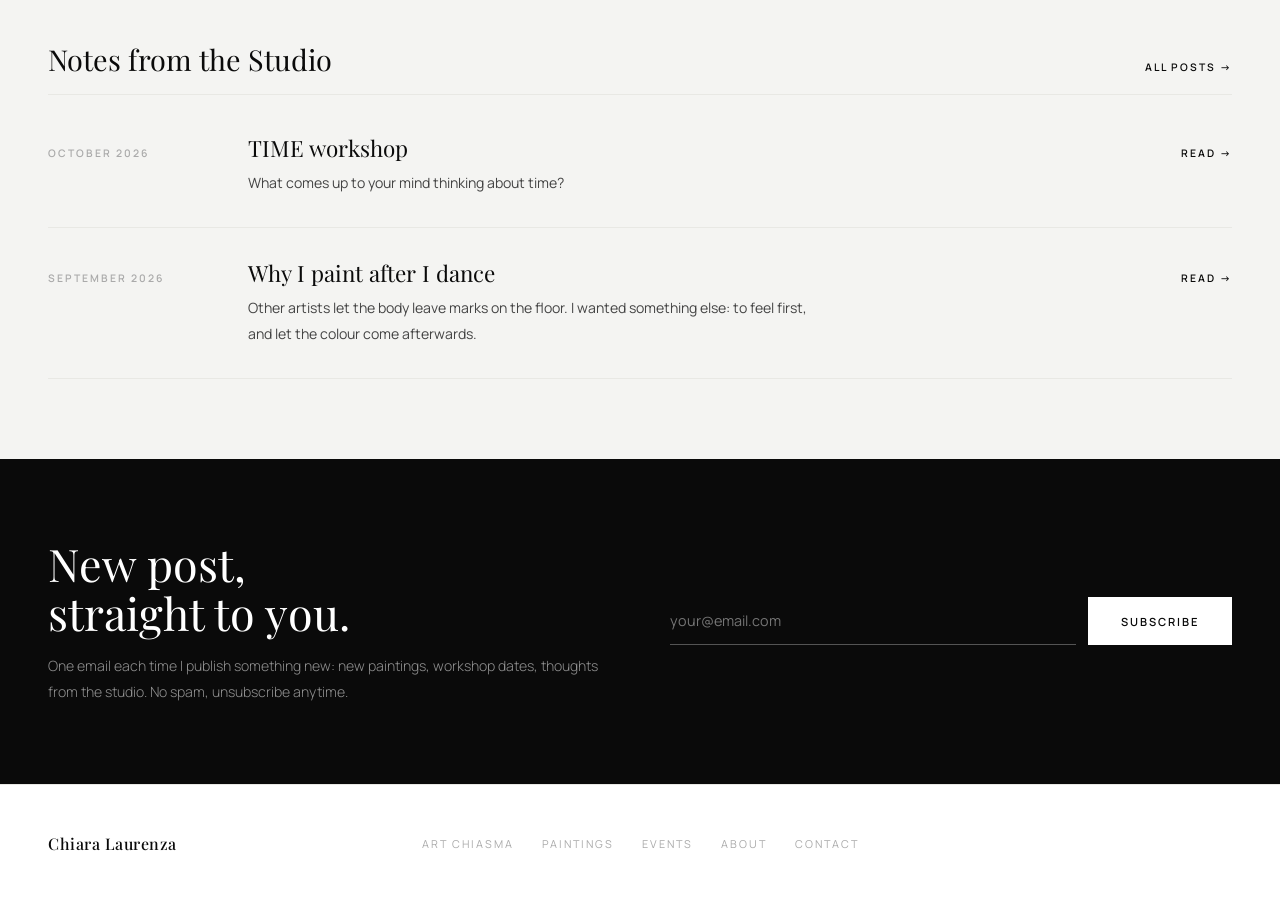
==== commit 75212156: "Add studio note: TIME workshop (17.10.2026) Co-Authored-By: Claude Opus 5.5 <noreply@anthropic.com>" ====
--- a/about.html
+++ b/about.html
@@ -378,6 +378,14 @@
     <h2>Notes from the Studio</h2>
     <a href="blog.html">All posts &rarr;</a>
   </div>
+  <a class="post-row reveal" href="blog/2026-10-time-workshop.html">
+    <span class="post-date">October 2026</span>
+    <div>
+      <h3>TIME workshop</h3>
+      <p>What comes up to your mind thinking about time?</p>
+    </div>
+    <span class="post-more">Read &rarr;</span>
+  </a>
   <a class="post-row reveal" href="blog/2026-09-movement-becomes-colour.html">
     <span class="post-date">September 2026</span>
     <div>
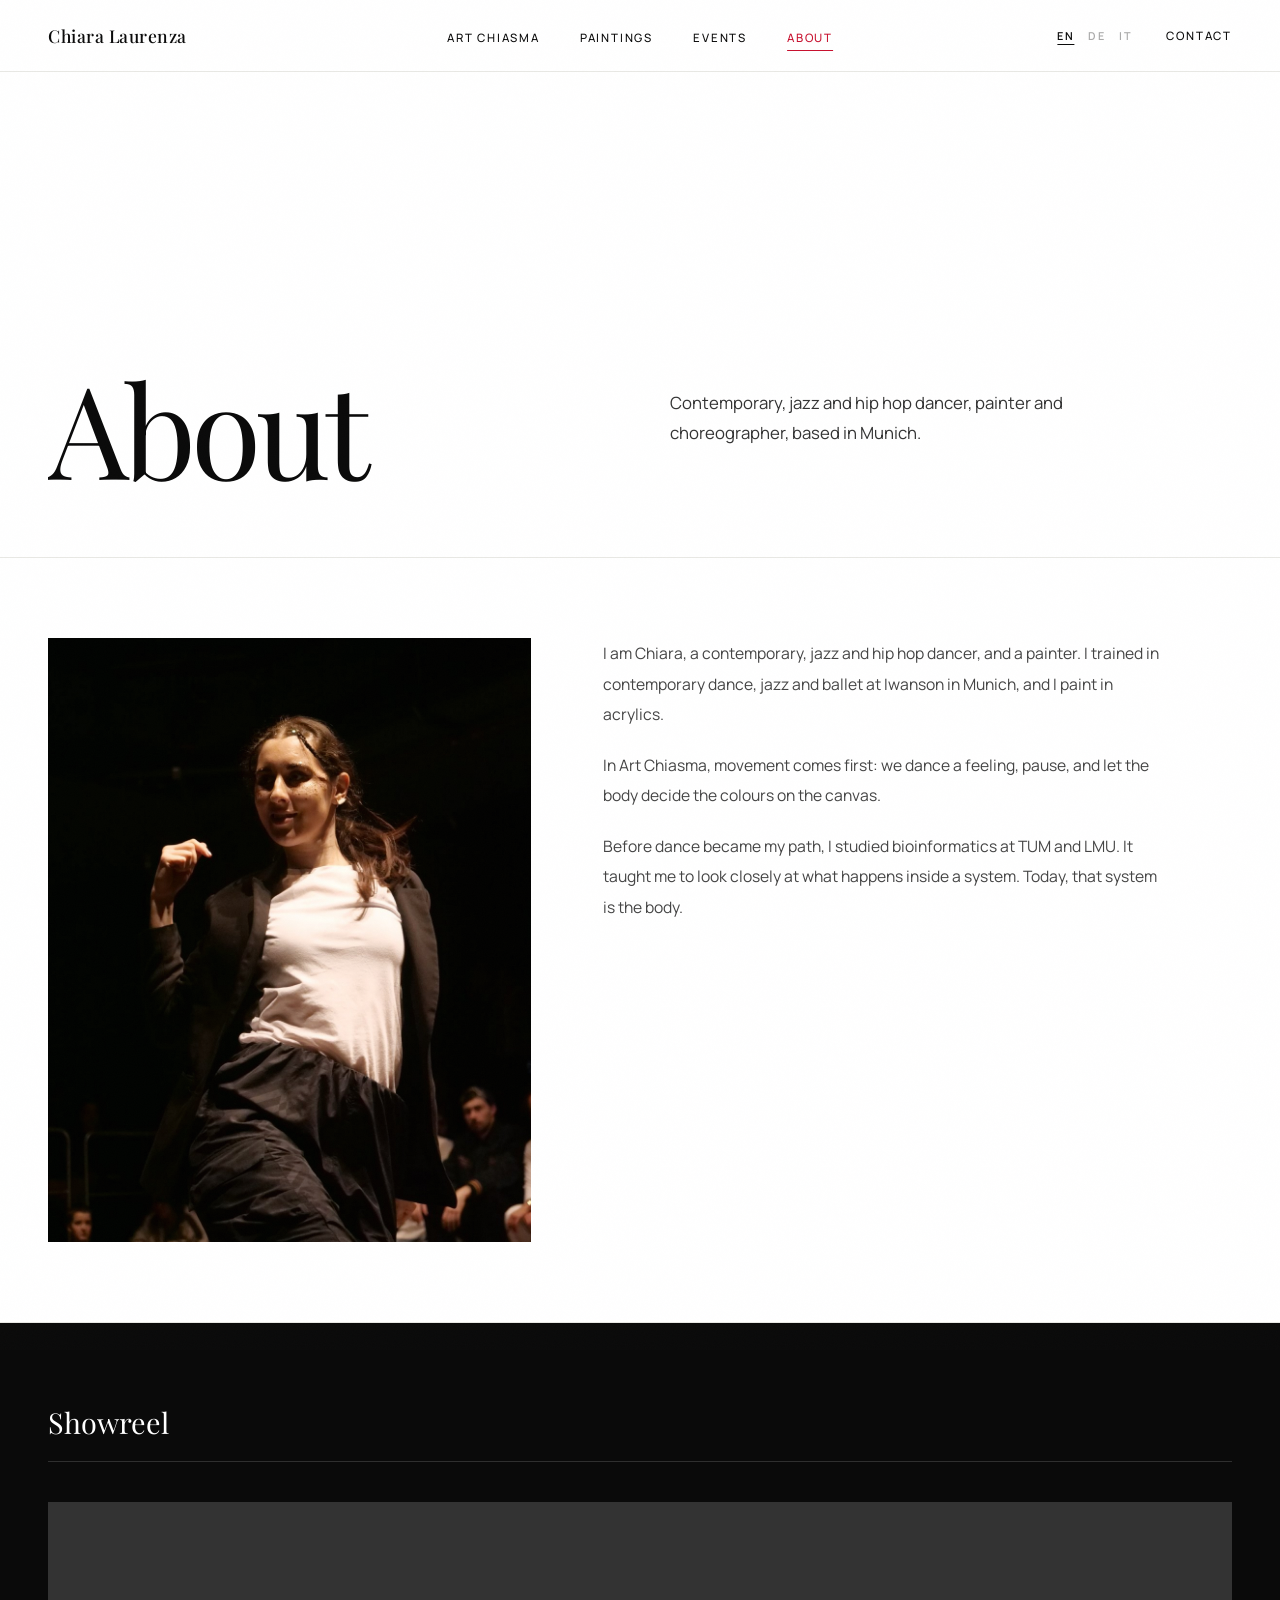
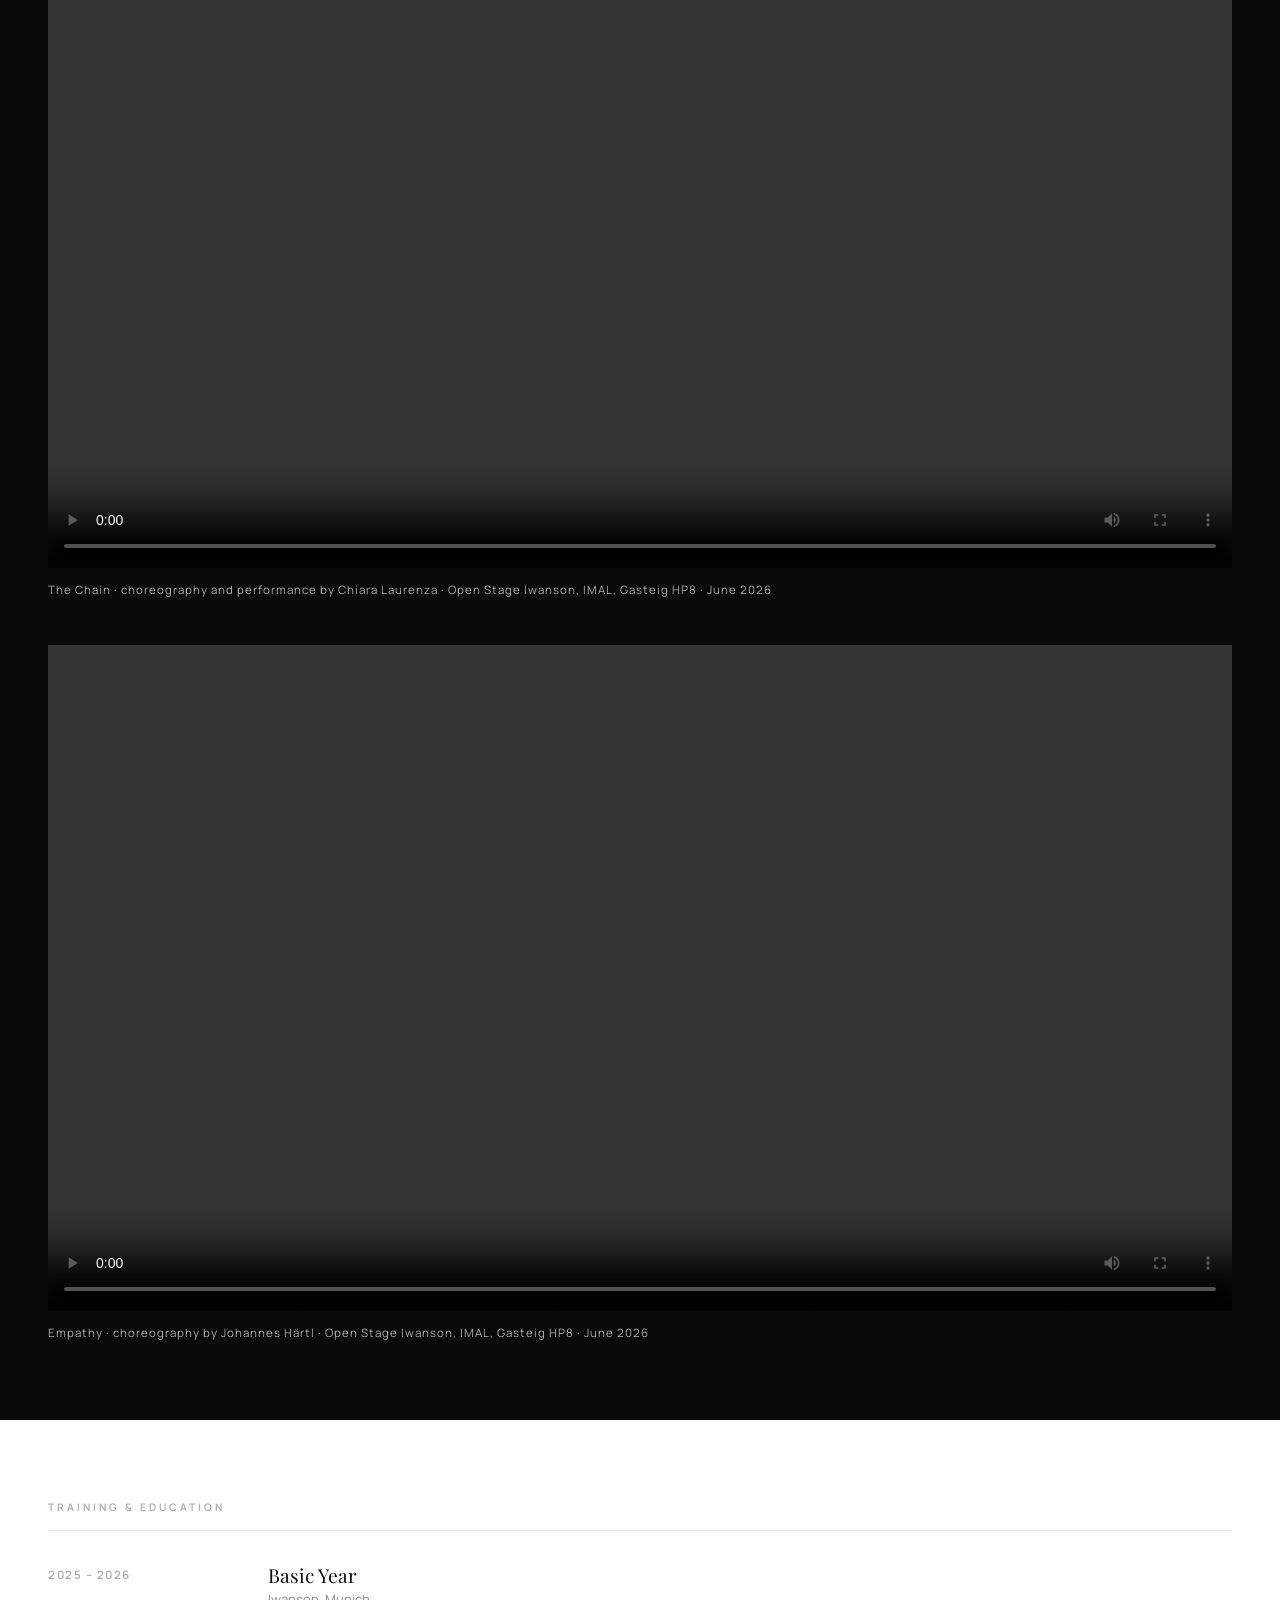
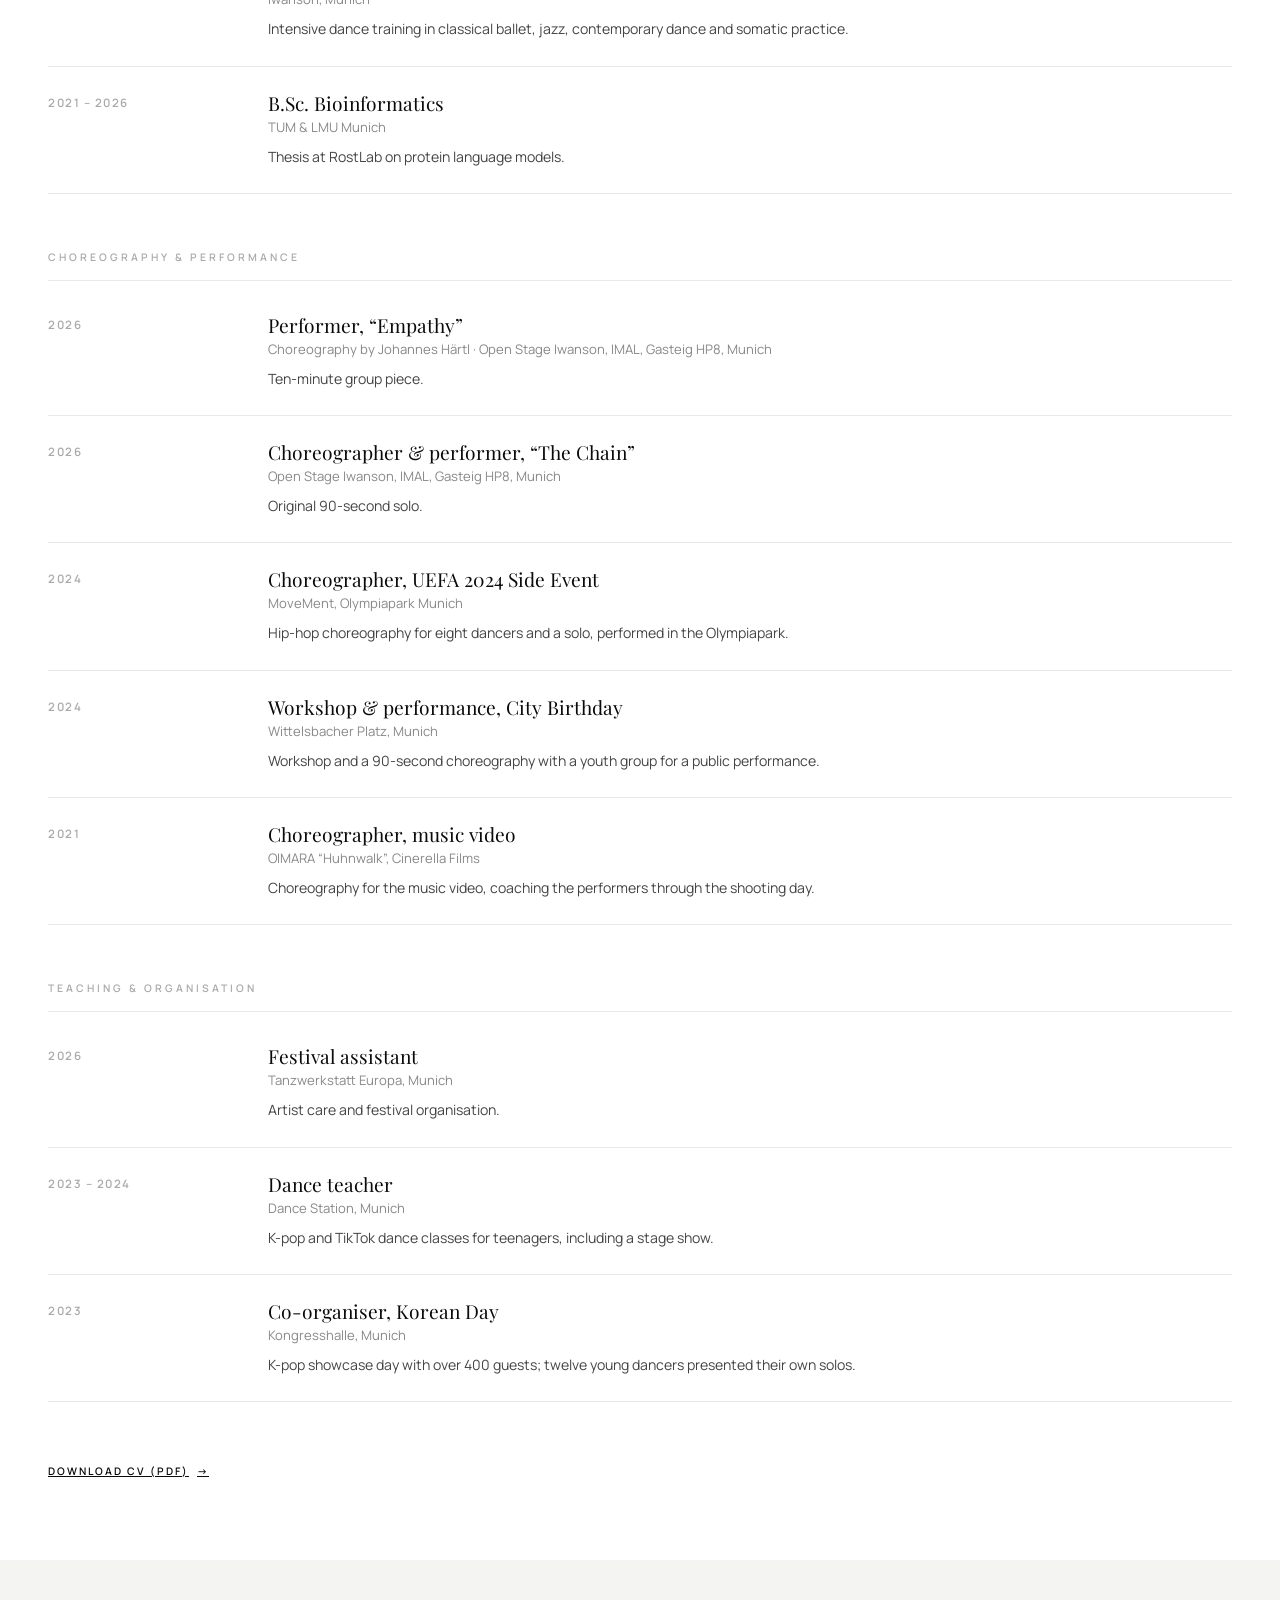
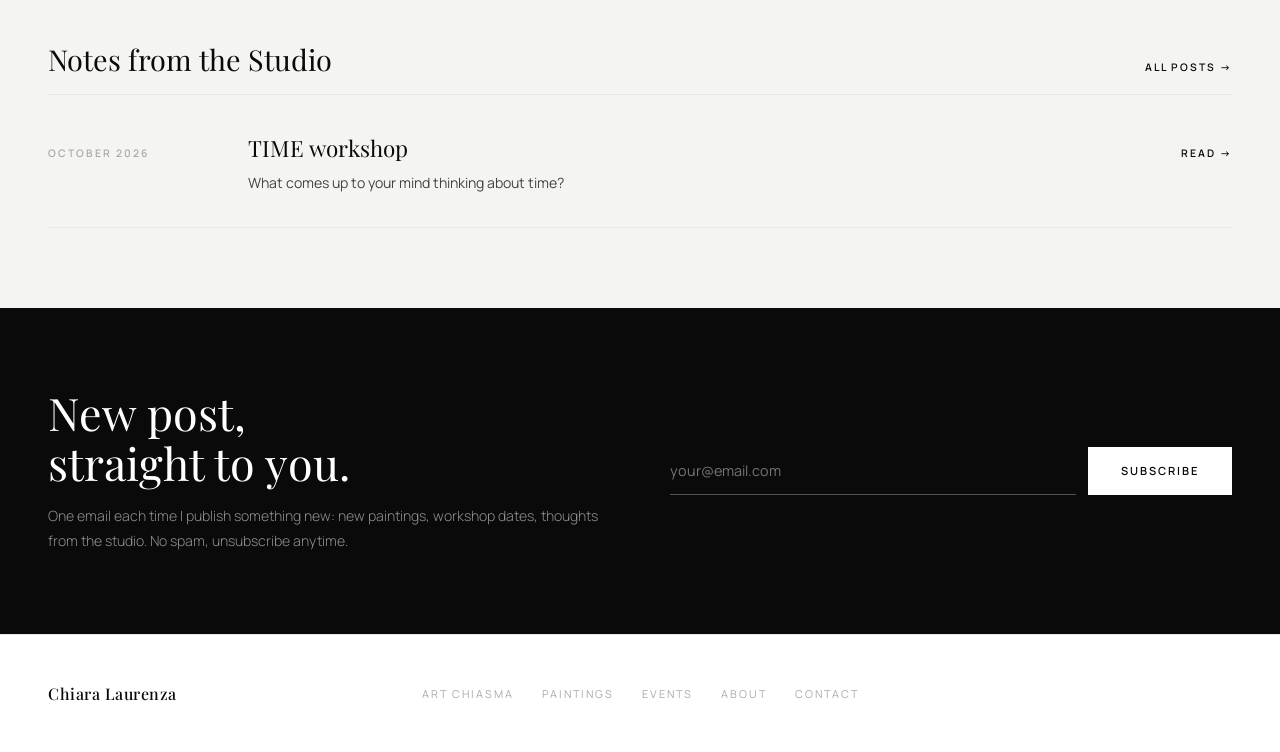
==== commit 6a7f3b36: "Remove placeholder post "Why I paint after I dance" Co-Authored-By: Claude Opus 5.5 <noreply@anthrop" ====
--- a/about.html
+++ b/about.html
@@ -386,14 +386,6 @@
     </div>
     <span class="post-more">Read &rarr;</span>
   </a>
-  <a class="post-row reveal" href="blog/2026-09-movement-becomes-colour.html">
-    <span class="post-date">September 2026</span>
-    <div>
-      <h3>Why I paint after I dance</h3>
-      <p>Other artists let the body leave marks on the floor. I wanted something else: to feel first, and let the colour come afterwards.</p>
-    </div>
-    <span class="post-more">Read &rarr;</span>
-  </a>
 </section>
 
 <section class="newsletter" id="newsletter">
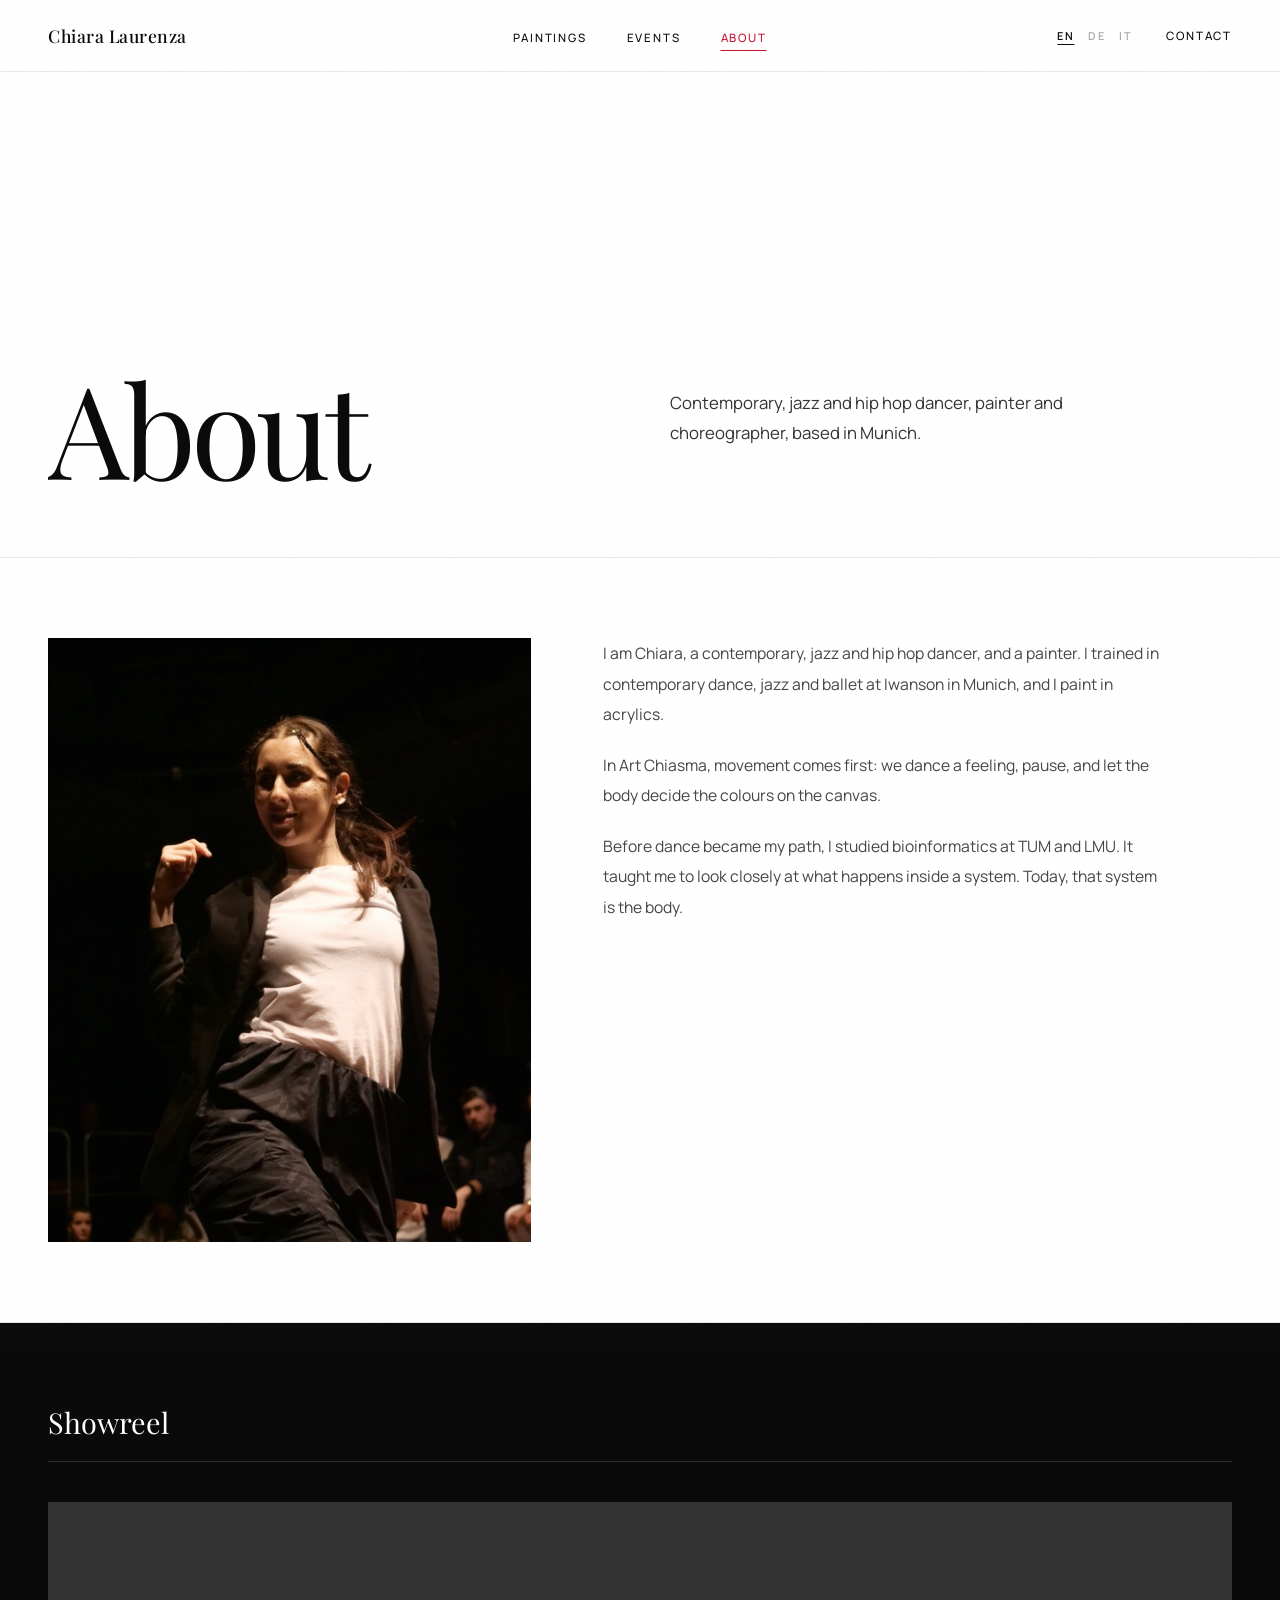
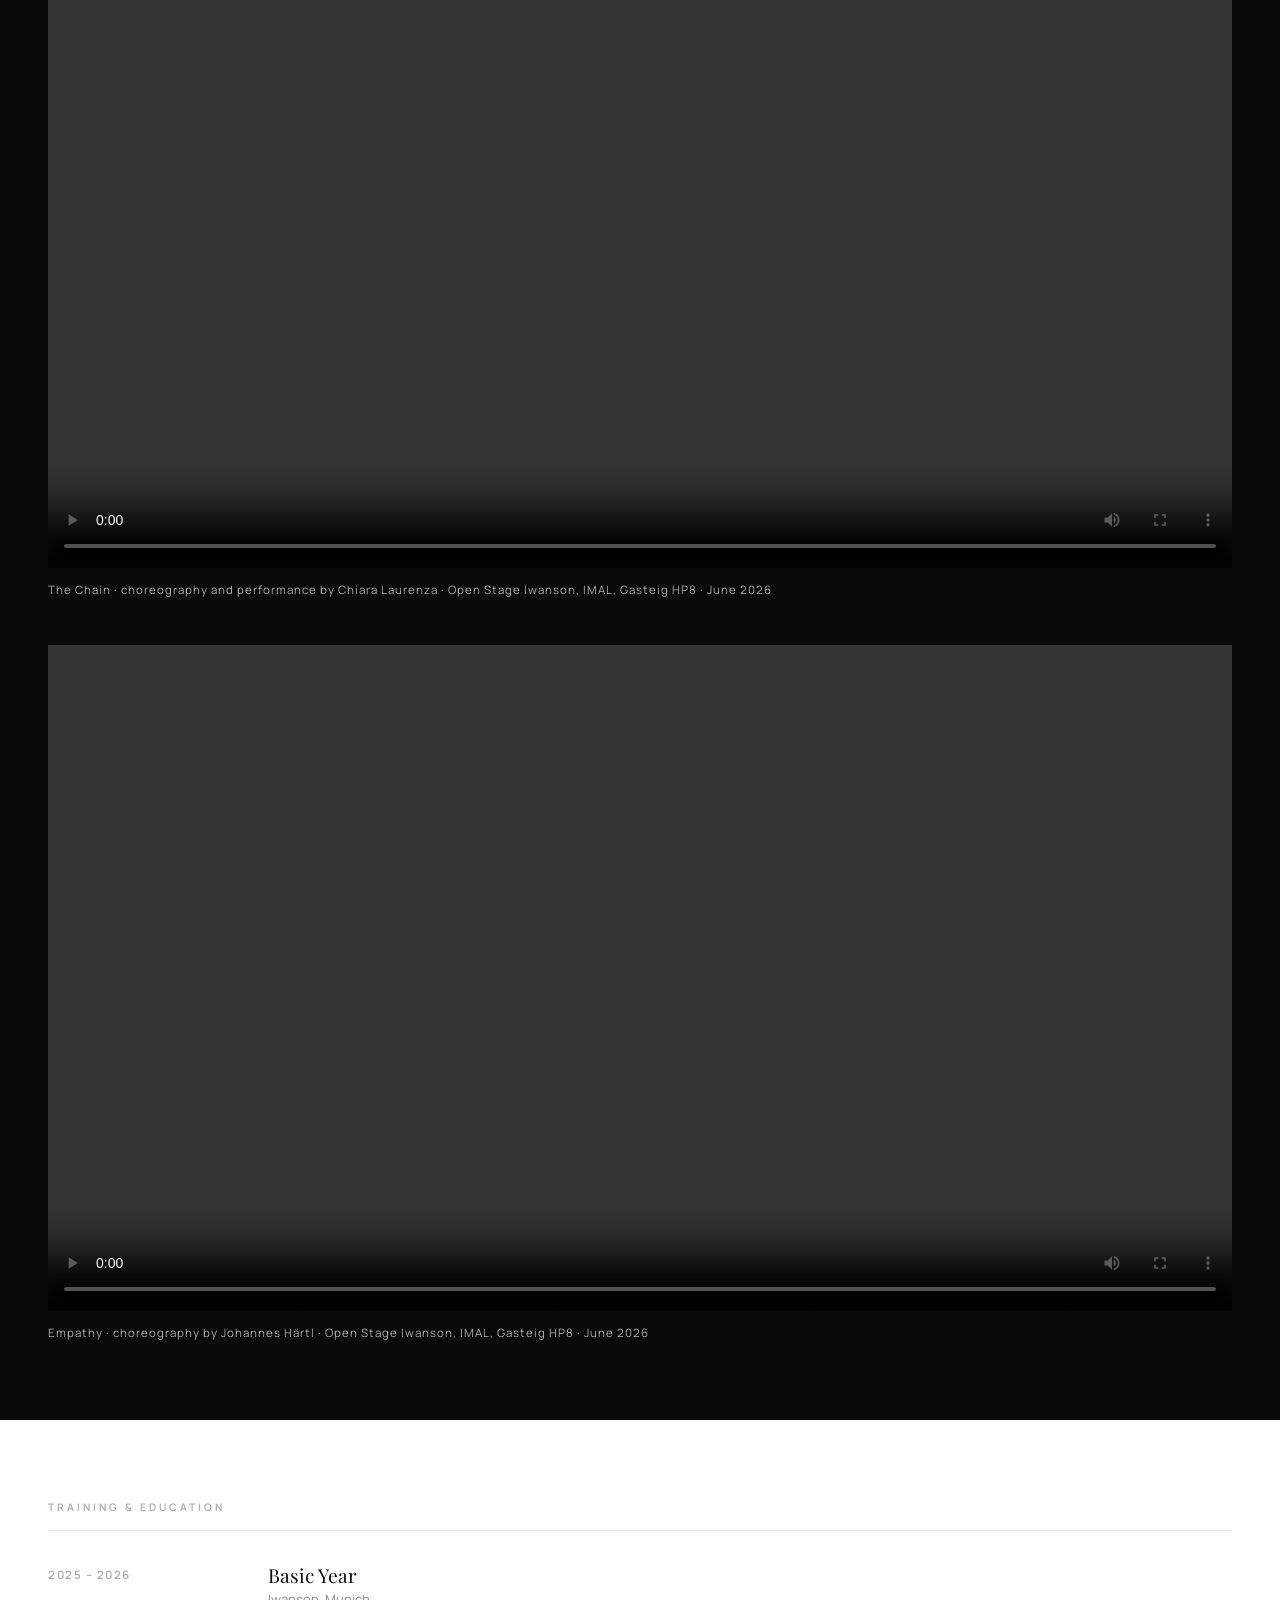
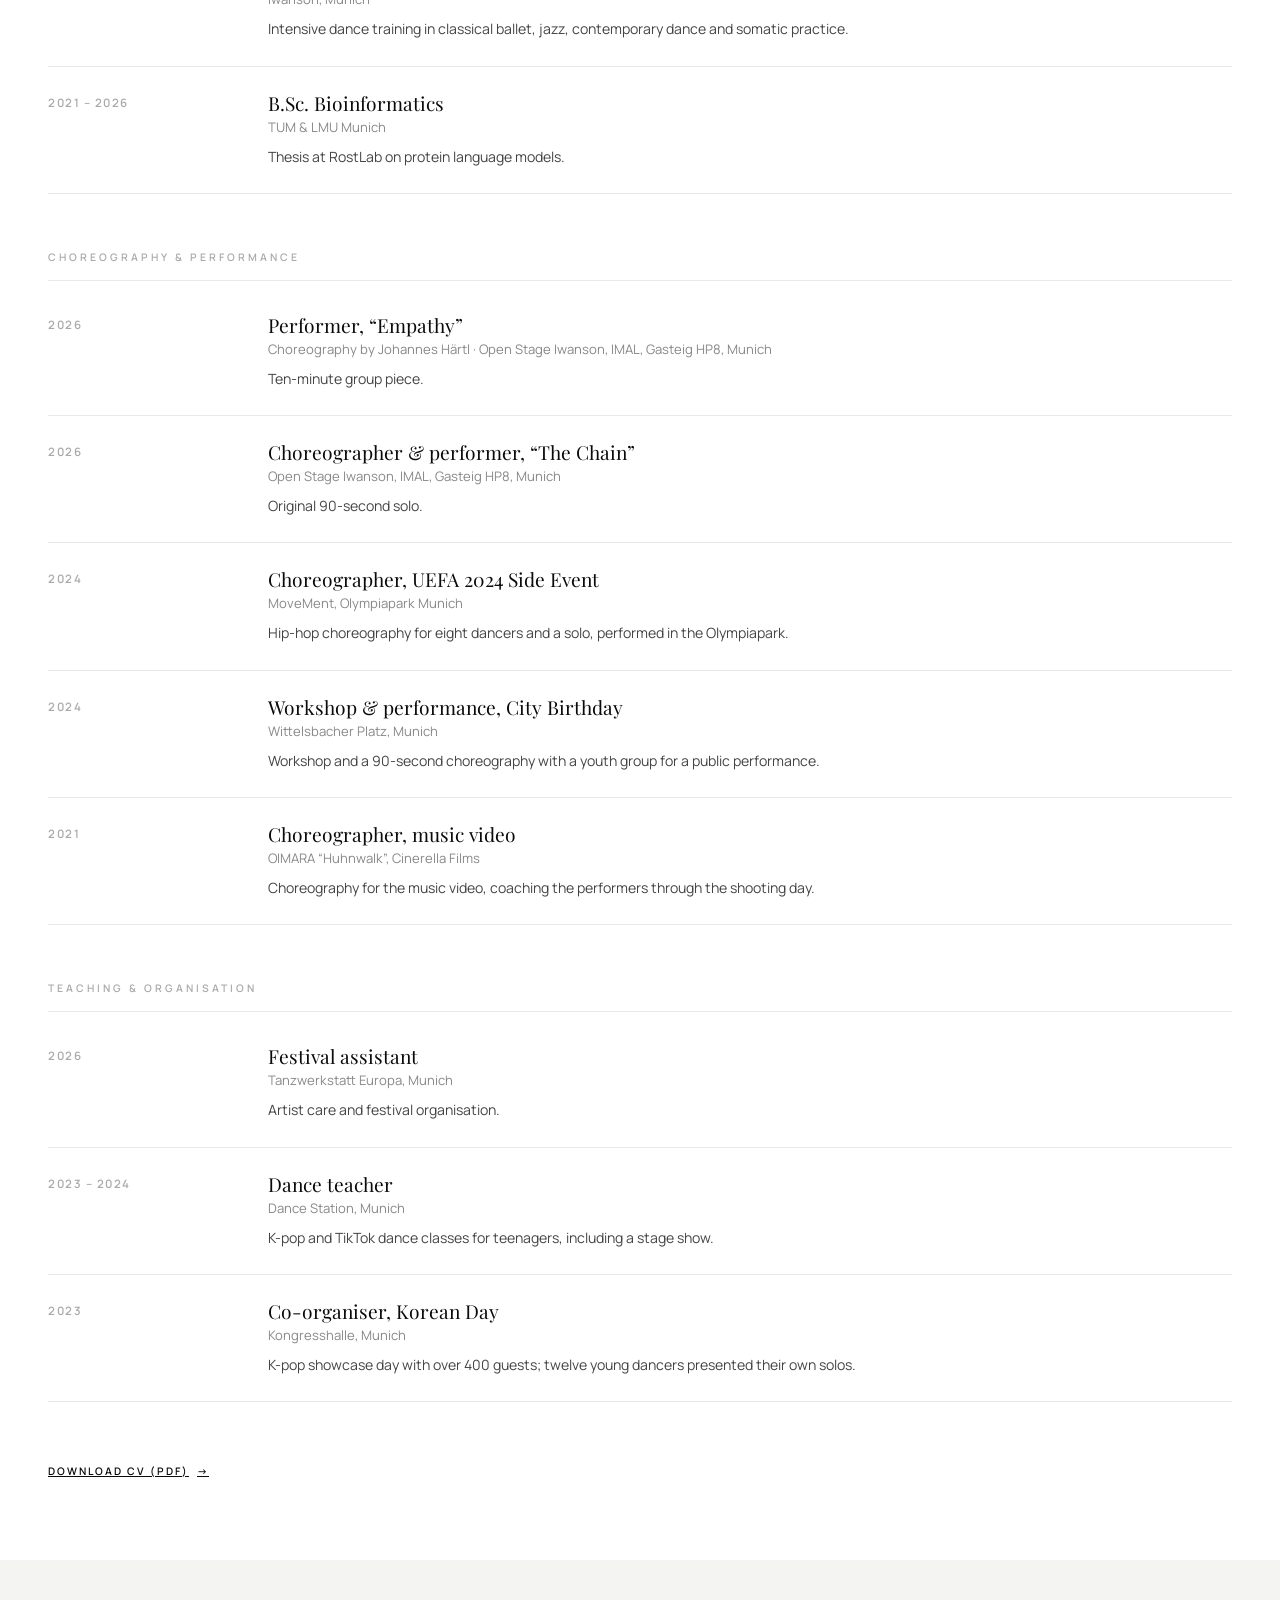
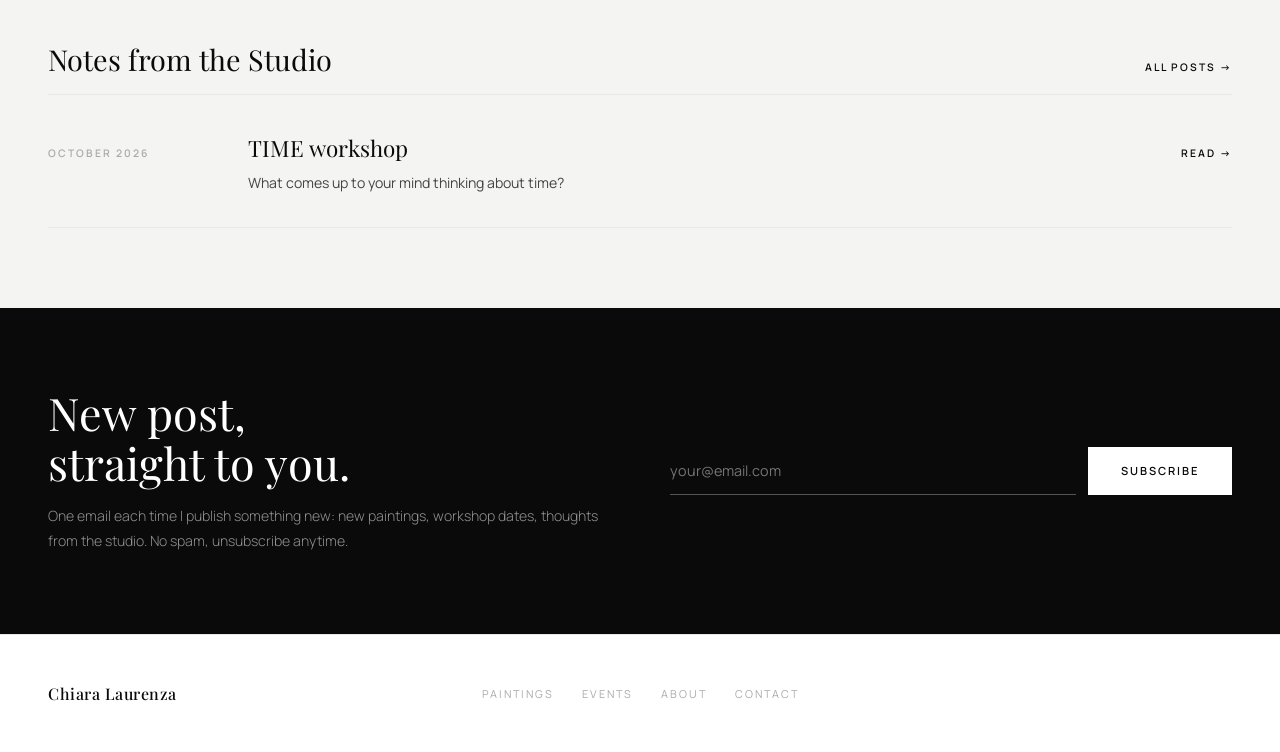
==== commit a319da2d: "Hide Art Chiasma page while the project is in progress Remove it from menus, footers and the home pa" ====
--- a/about.html
+++ b/about.html
@@ -314,12 +314,12 @@
 
 <nav>
   <a href="index.html" class="nav-logo">Chiara Laurenza</a>
-  <ul class="nav-center"><li><a href="dance-art.html" class="">Art Chiasma</a></li><li><a href="art.html" class="">Paintings</a></li><li><a href="events.html" class="">Events</a></li><li><a href="about.html" class="active">About</a></li></ul>
+  <ul class="nav-center"><li><a href="art.html" class="">Paintings</a></li><li><a href="events.html" class="">Events</a></li><li><a href="about.html" class="active">About</a></li></ul>
   <div class="nav-right"><div class="lang-switch" role="group" aria-label="Language"><button type="button" data-lang="en">EN</button><button type="button" data-lang="de">DE</button><button type="button" data-lang="it">IT</button></div><a href="index.html#contact">Contact</a></div>
   <button class="nav-burger" onclick="toggleMenu()"><span></span><span></span><span></span></button>
 </nav>
 <div class="mobile-menu" id="mob">
-  <a href="dance-art.html">Art Chiasma</a><a href="art.html">Paintings</a><a href="events.html">Events</a><a href="about.html">About</a>
+  <a href="art.html">Paintings</a><a href="events.html">Events</a><a href="about.html">About</a>
   <a href="index.html#contact">Contact</a>
   <div class="lang-switch" role="group" aria-label="Language"><button type="button" data-lang="en">EN</button><button type="button" data-lang="de">DE</button><button type="button" data-lang="it">IT</button></div>
 </div>
@@ -403,7 +403,6 @@
 <footer class="site-footer reveal">
   <span class="site-footer-logo">Chiara Laurenza</span>
   <div class="site-footer-links">
-    <a href="dance-art.html">Art Chiasma</a>
     <a href="art.html">Paintings</a>
     <a href="events.html">Events</a>
     <a href="about.html">About</a>
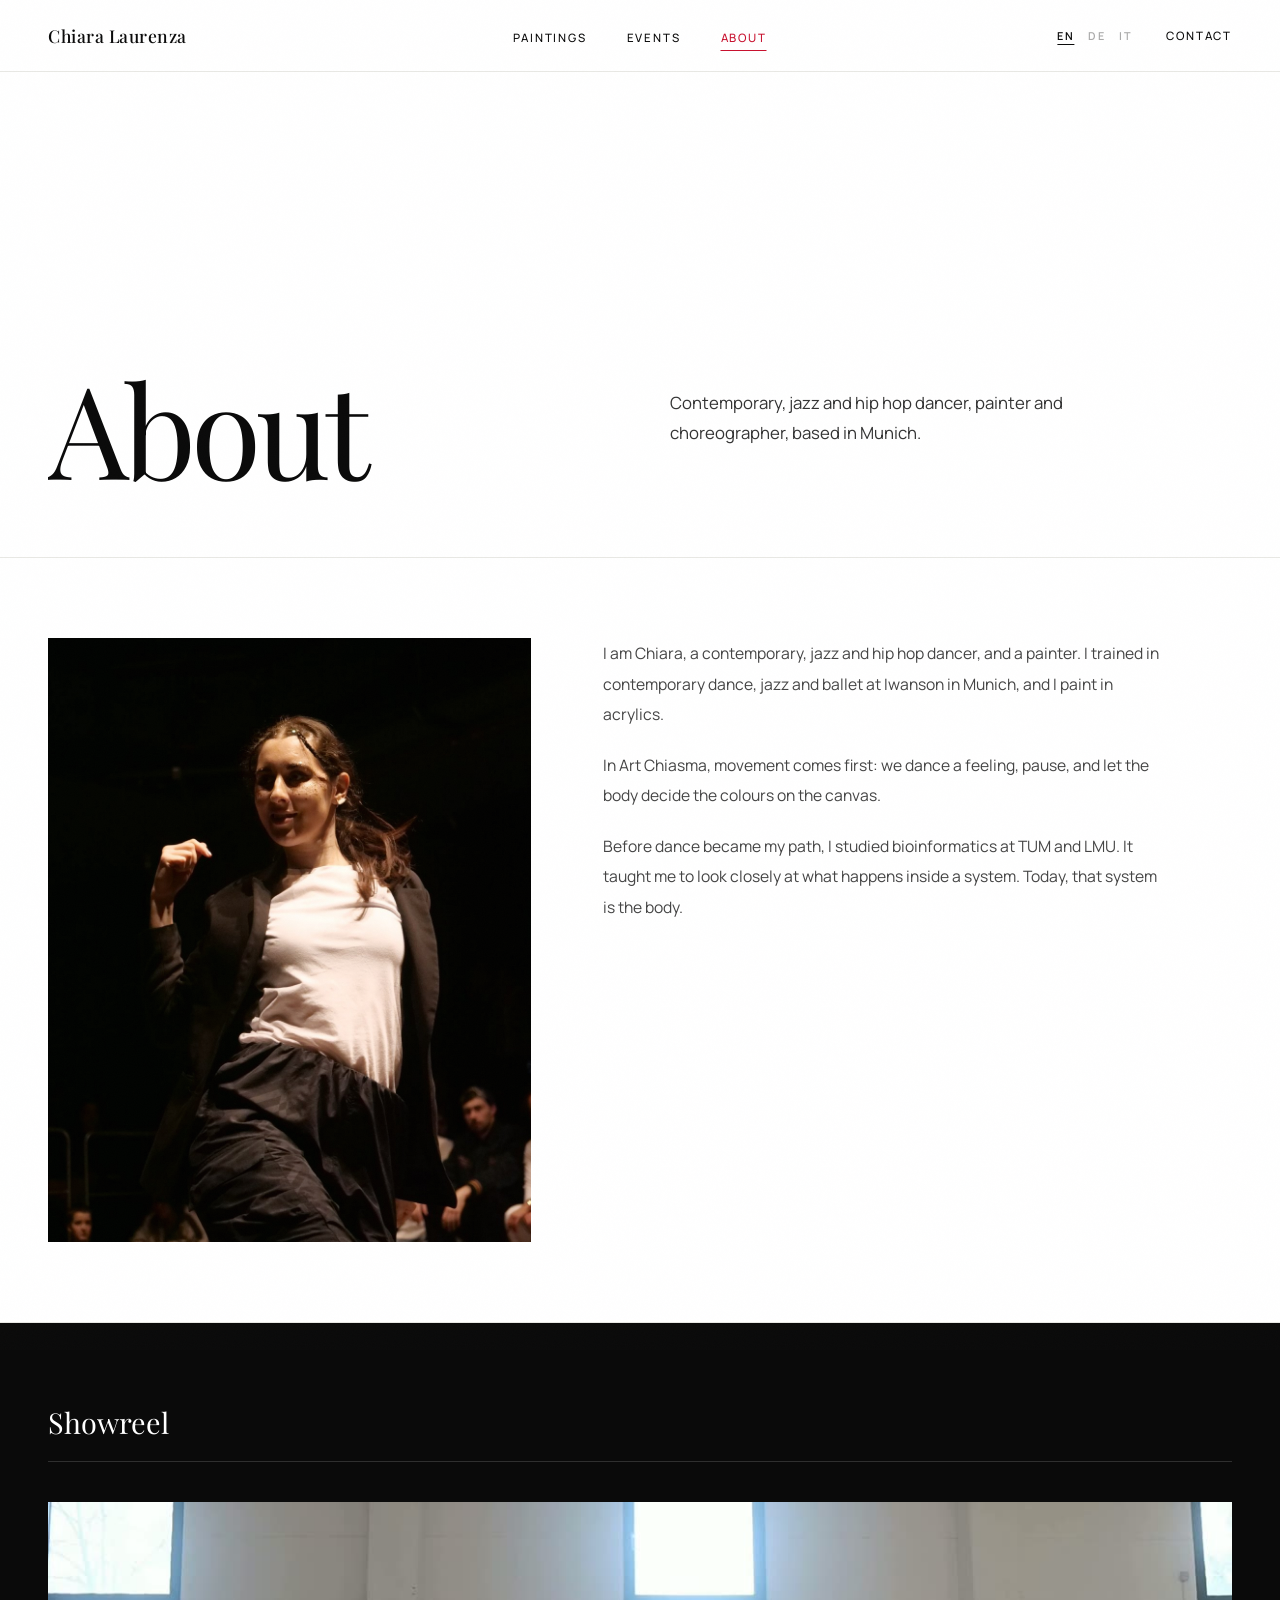
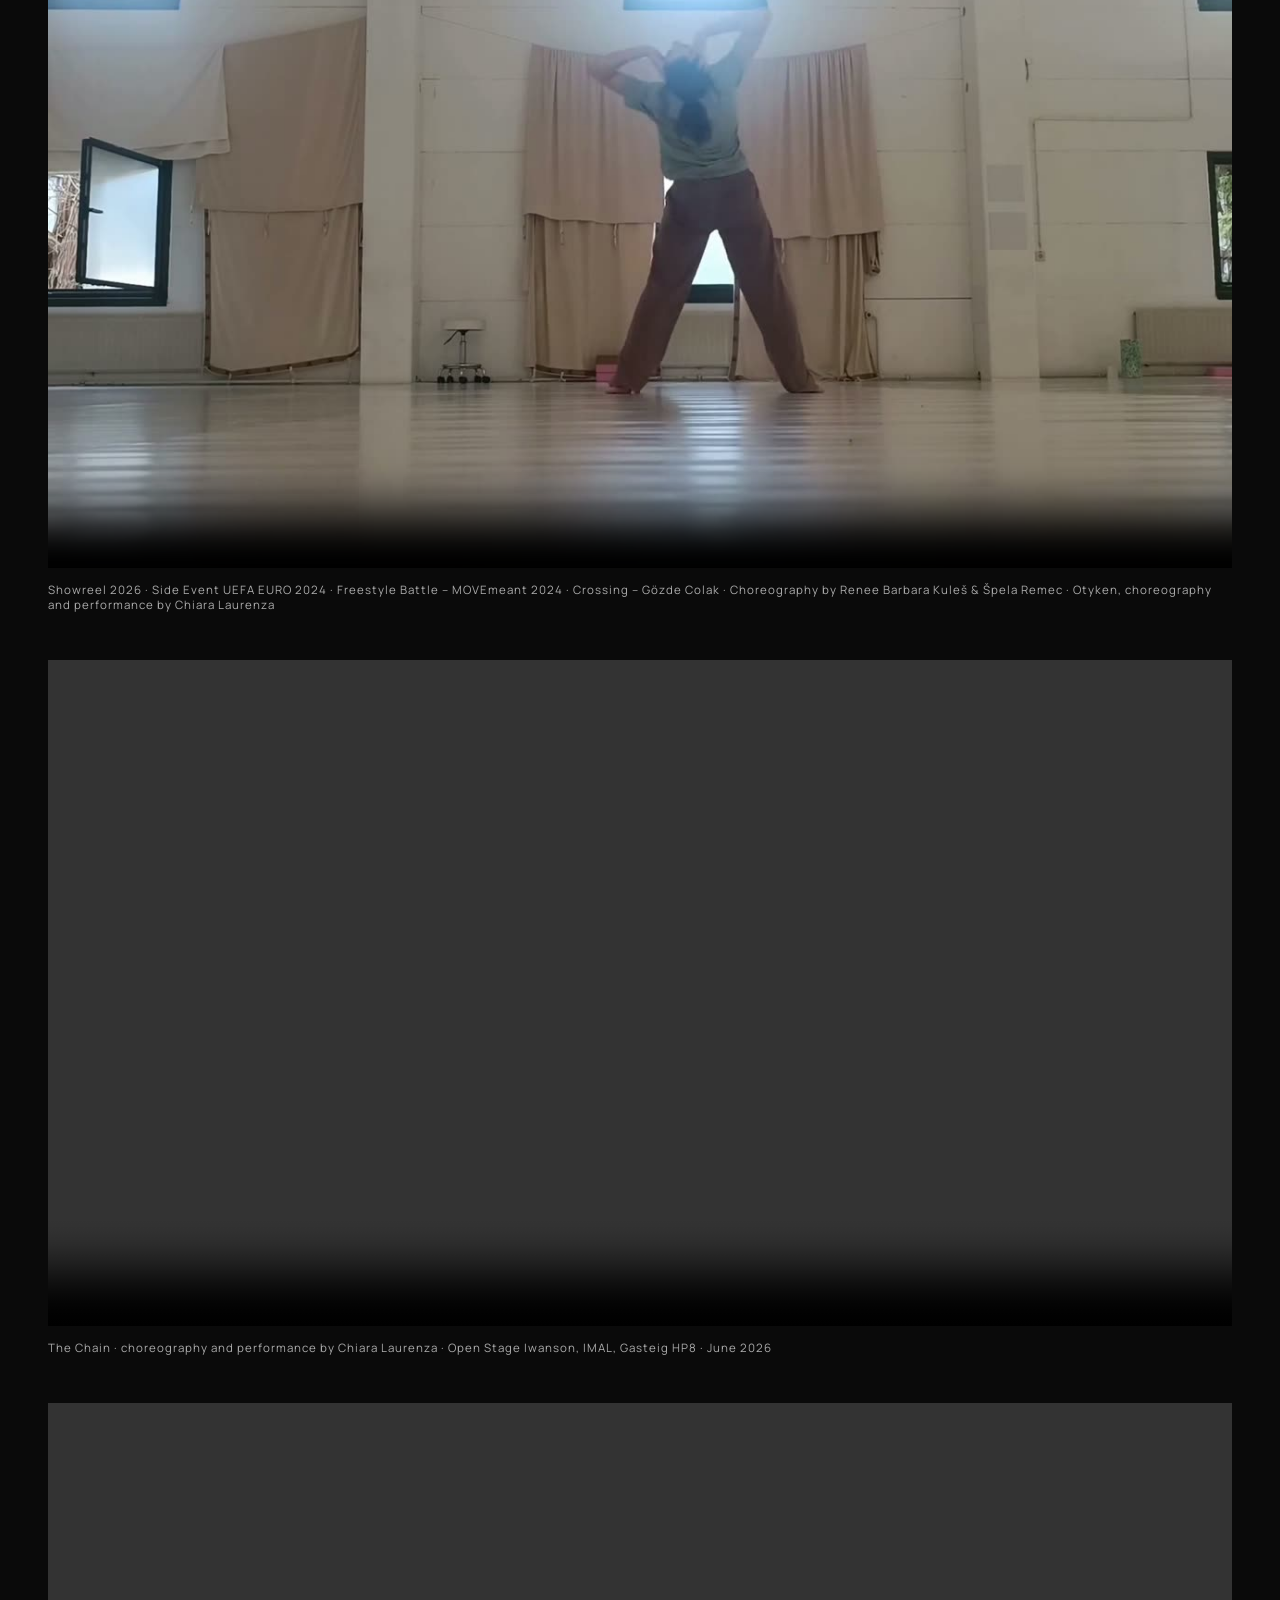
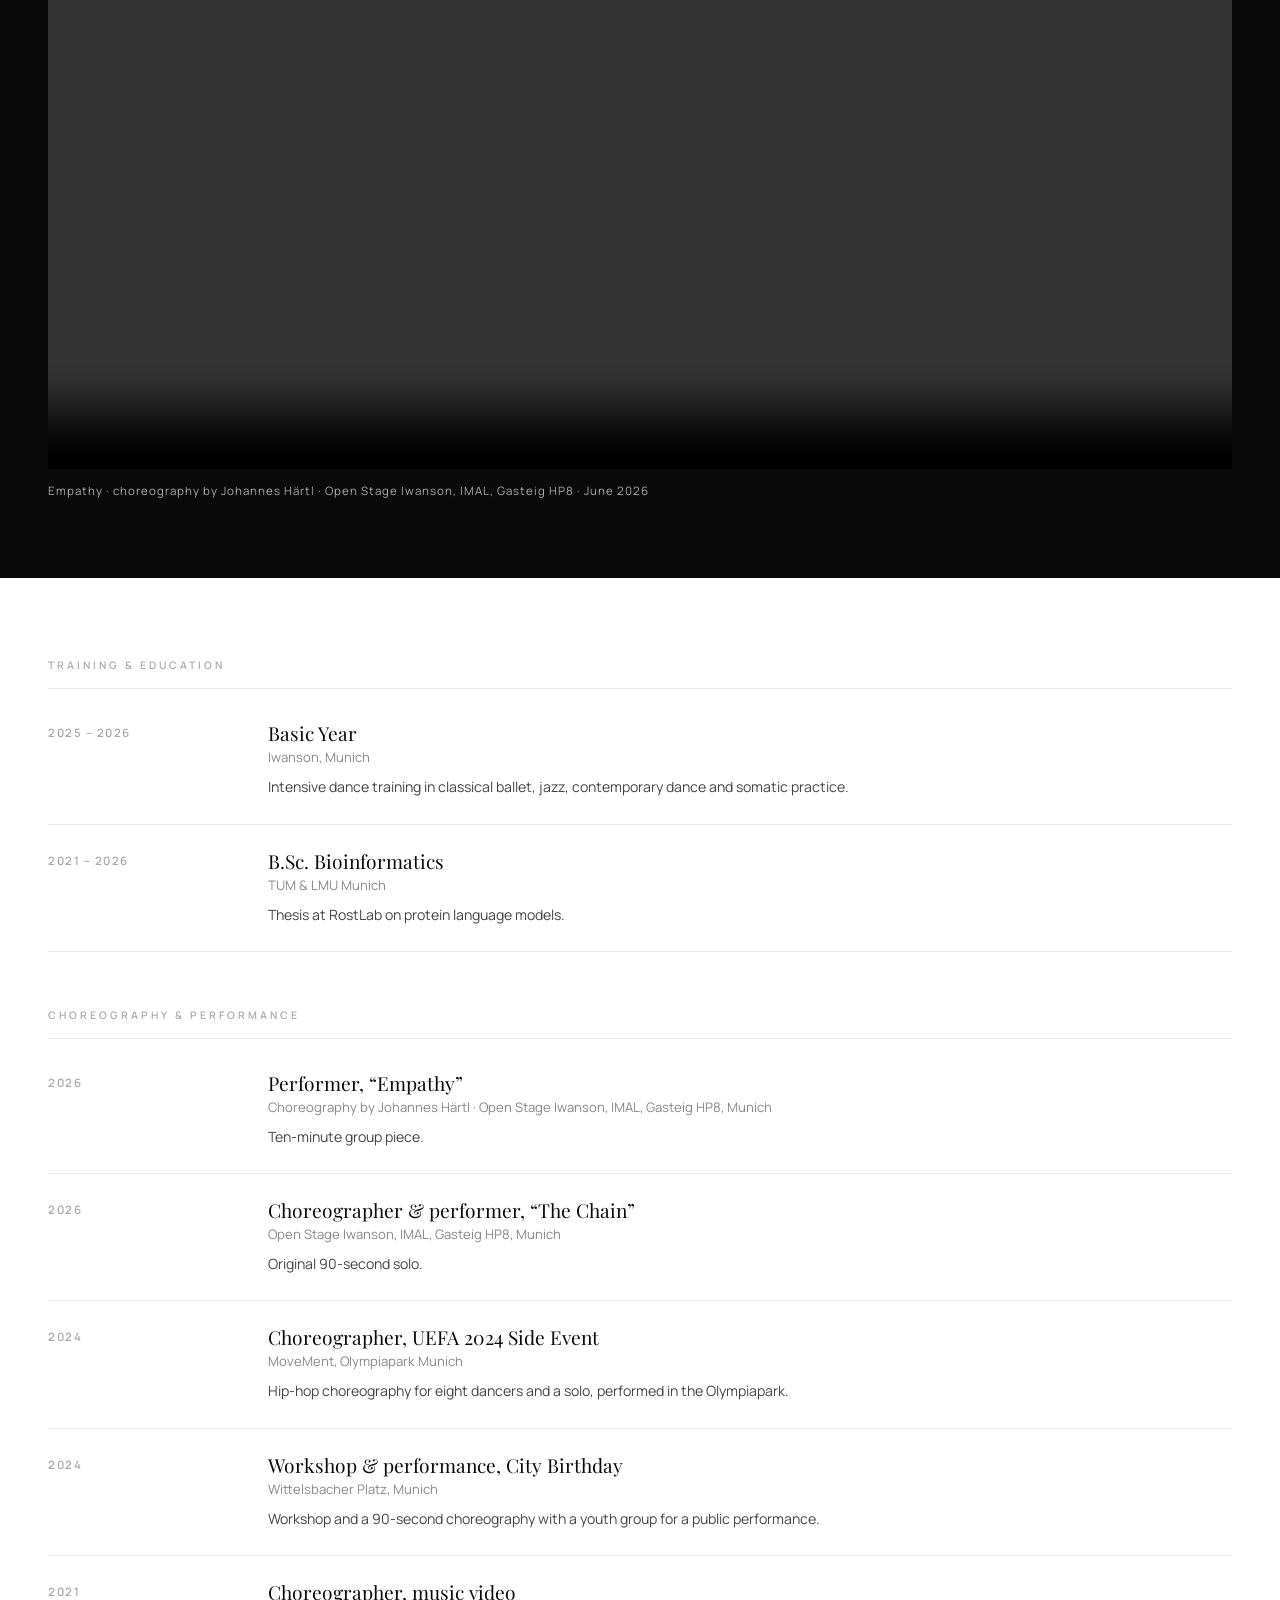
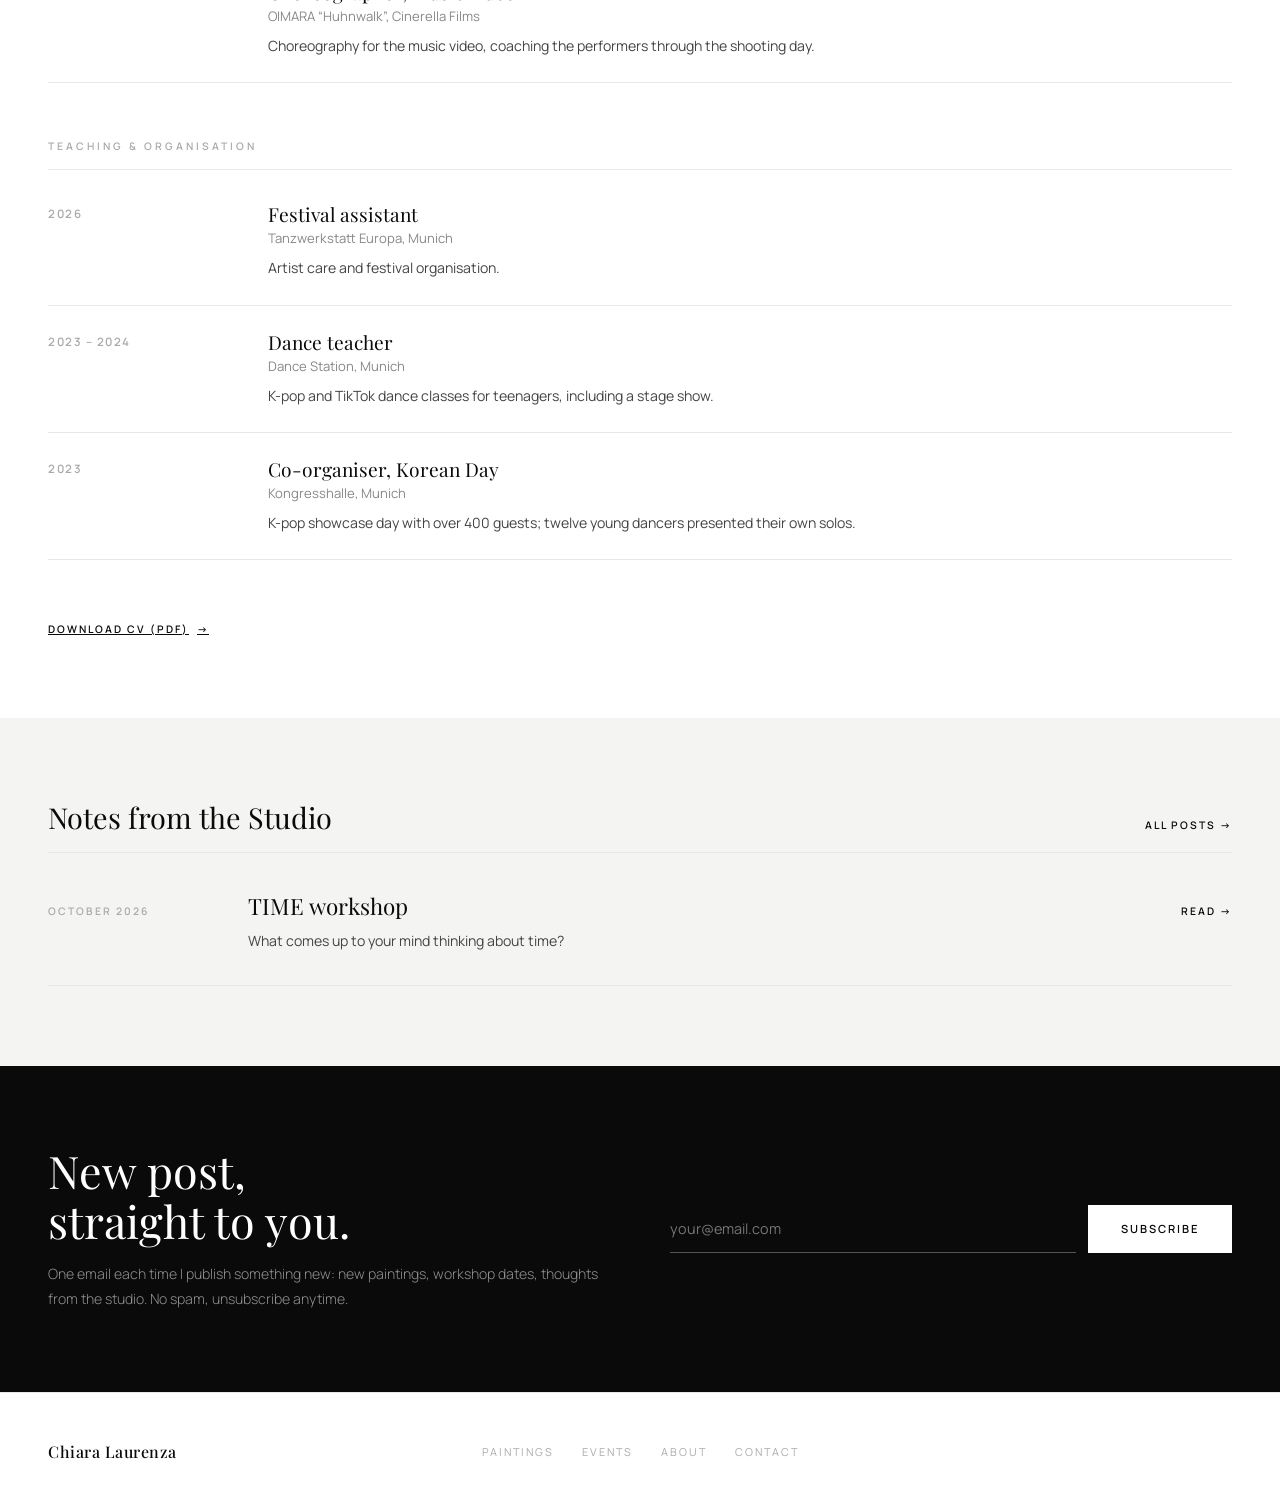
==== commit 502ce800: "Add Showreel 2026 to the About page Co-Authored-By: Claude Opus 5.5 <noreply@anthropic.com>" ====
--- a/about.html
+++ b/about.html
@@ -344,7 +344,9 @@
 
 <section class="reel-section" id="showreel">
   <h2 class="reveal">Showreel</h2>
-  <div class="reel-main reveal"><video src="videos/mysolo.mp4" controls playsinline preload="metadata"></video></div>
+  <div class="reel-main reveal"><video src="videos/showreel-2026.mp4" poster="images/showreel-2026-poster.jpg" controls playsinline preload="metadata"></video></div>
+  <p class="reel-caption reveal">Showreel 2026 · Side Event UEFA EURO 2024 · Freestyle Battle – MOVEmeant 2024 · Crossing – Gözde Colak · Choreography by Renee Barbara Kuleš &amp; Špela Remec · Otyken, choreography and performance by Chiara Laurenza</p>
+  <div class="reel-main reveal" style="margin-top:48px"><video src="videos/mysolo.mp4" controls playsinline preload="metadata"></video></div>
   <p class="reel-caption reveal">The Chain · choreography and performance by Chiara Laurenza · Open Stage Iwanson, IMAL, Gasteig HP8 · June 2026</p>
   <div class="reel-main reveal" style="margin-top:48px"><video src="videos/empathy.mp4" controls playsinline preload="metadata"></video></div>
   <p class="reel-caption reveal">Empathy · choreography by Johannes Härtl · Open Stage Iwanson, IMAL, Gasteig HP8 · June 2026</p>
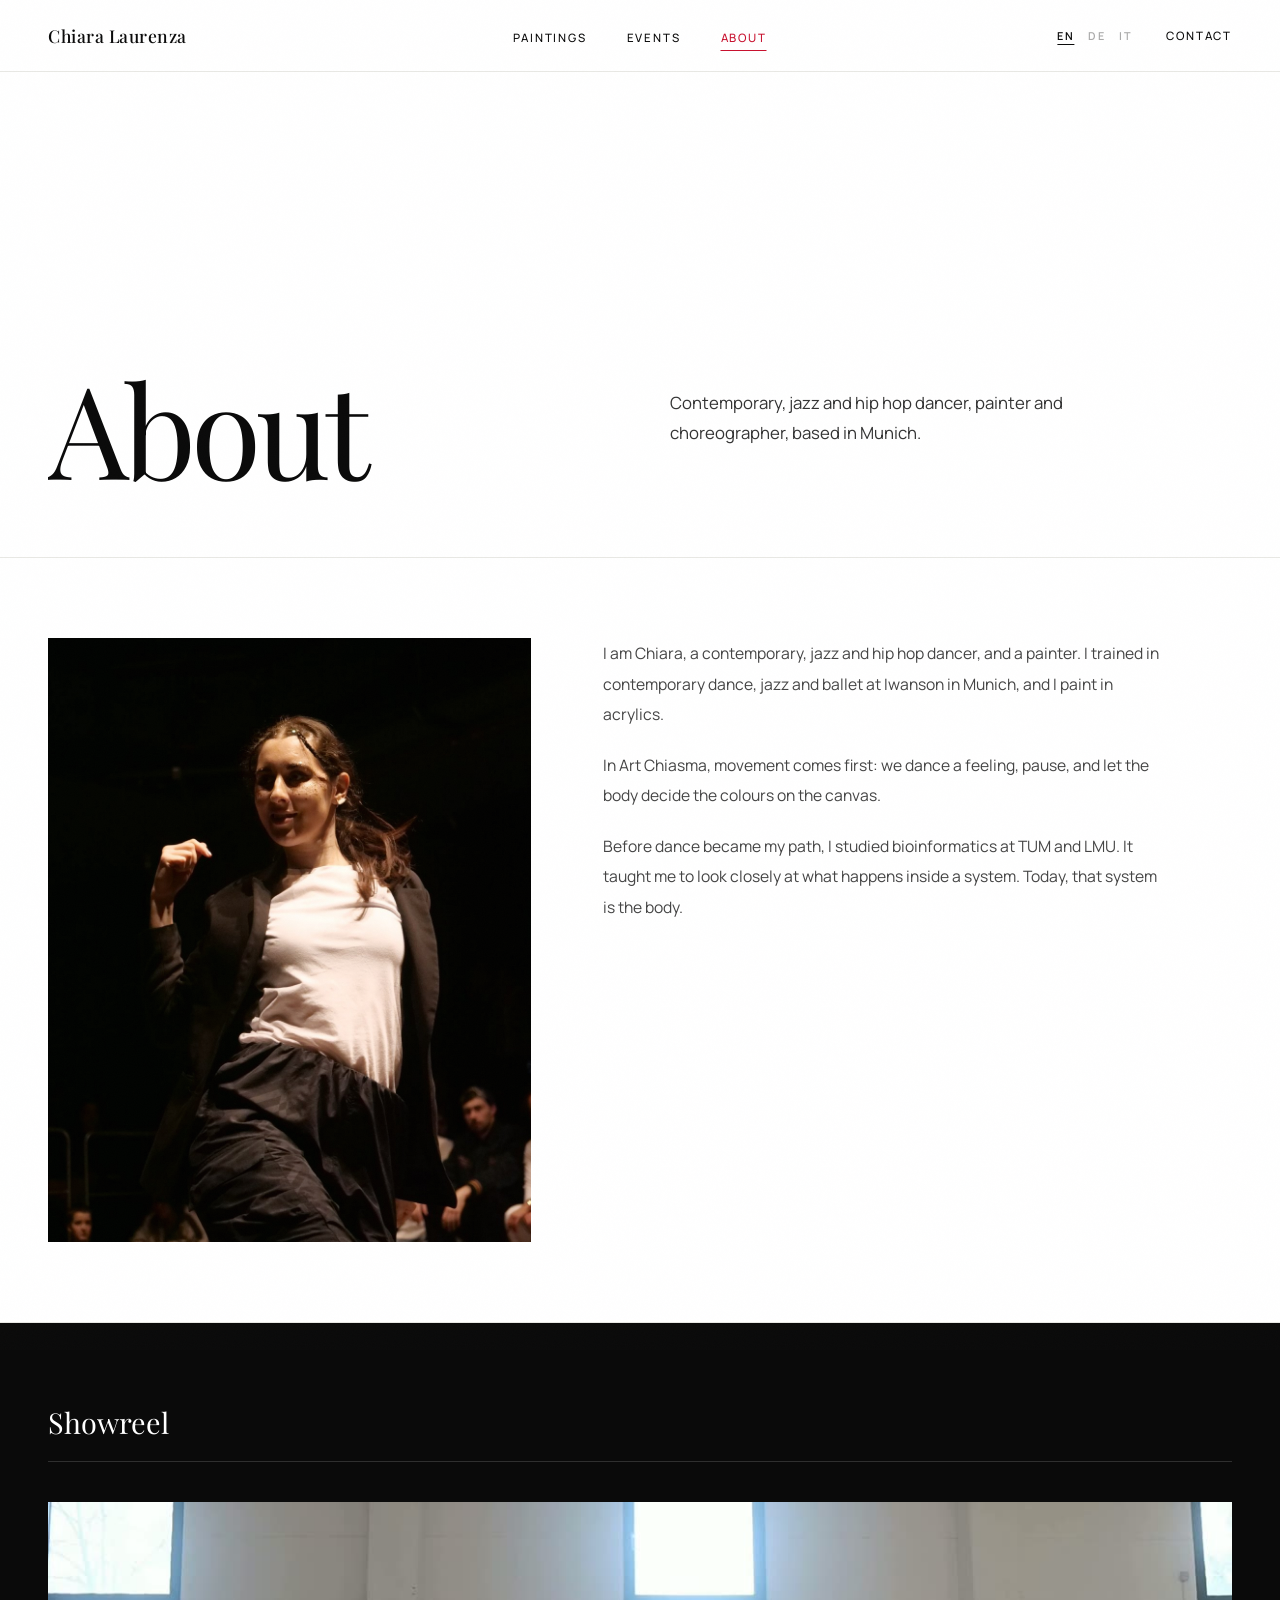
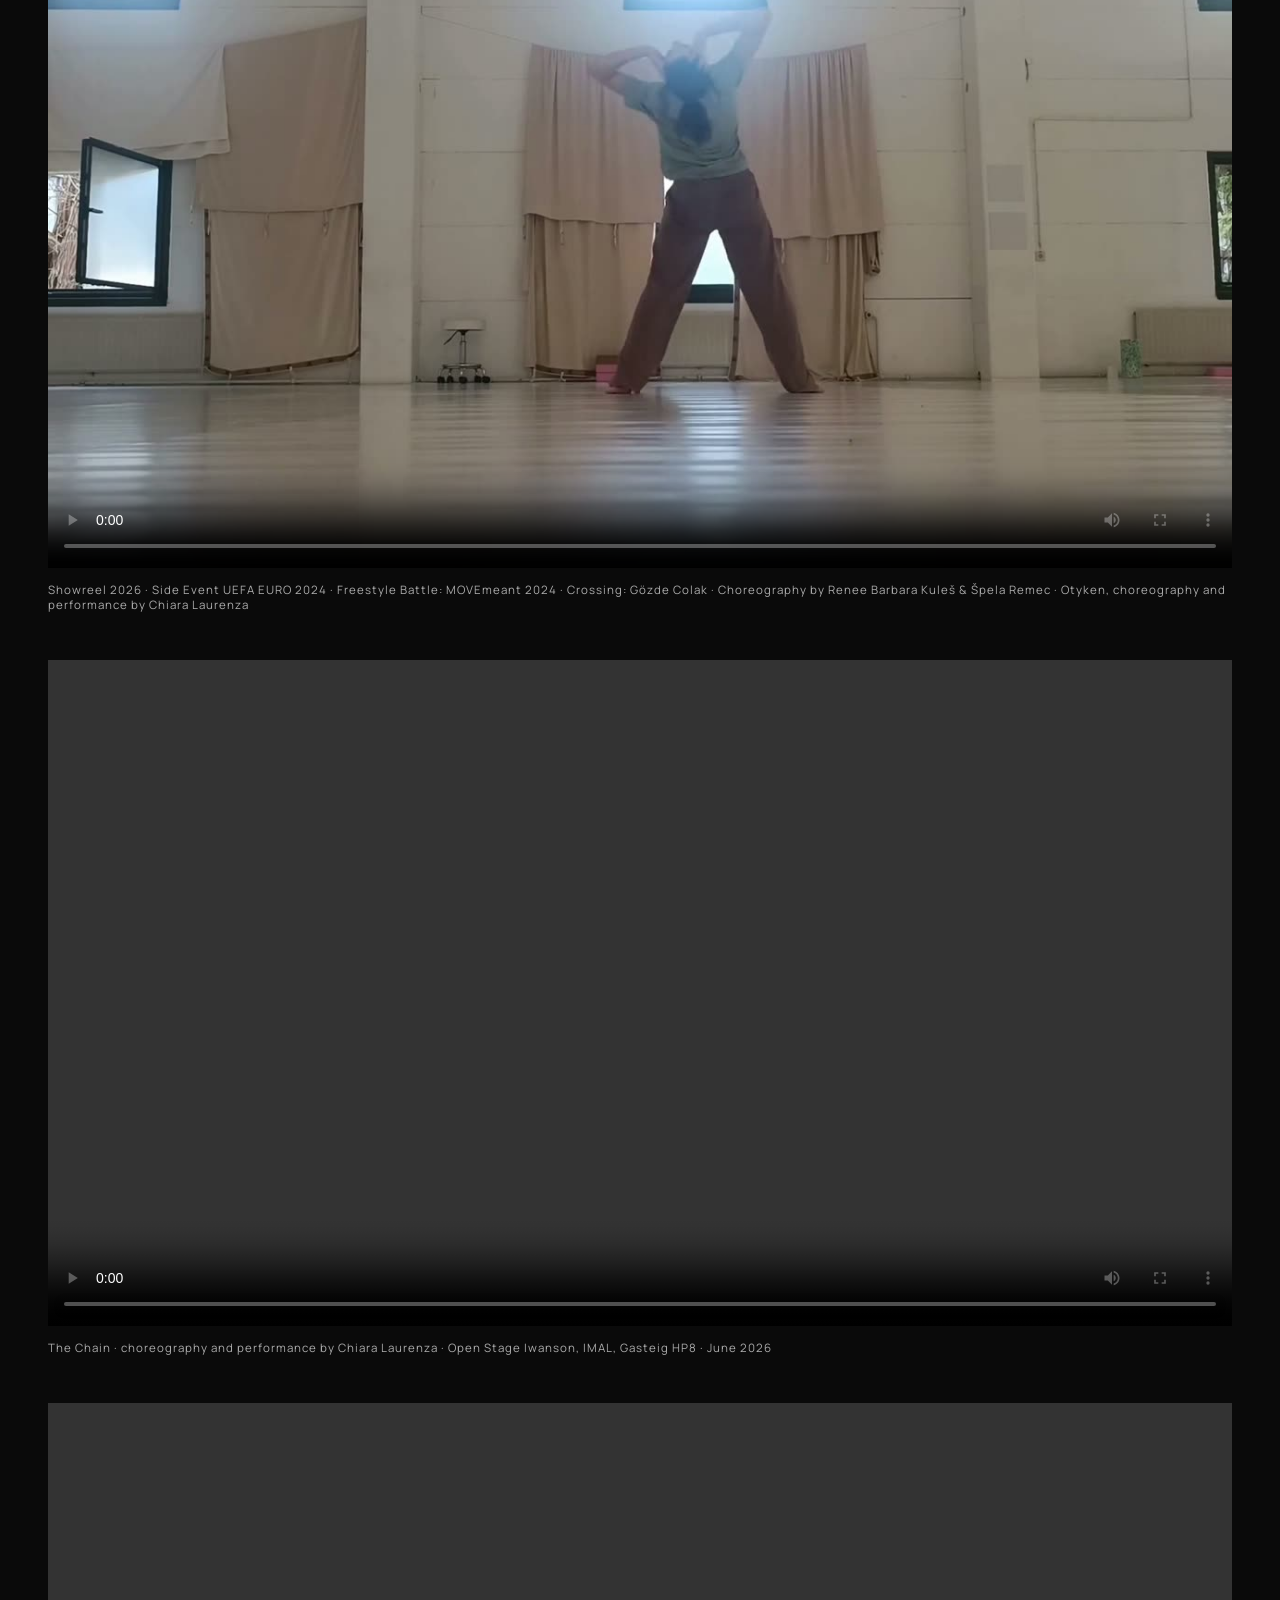
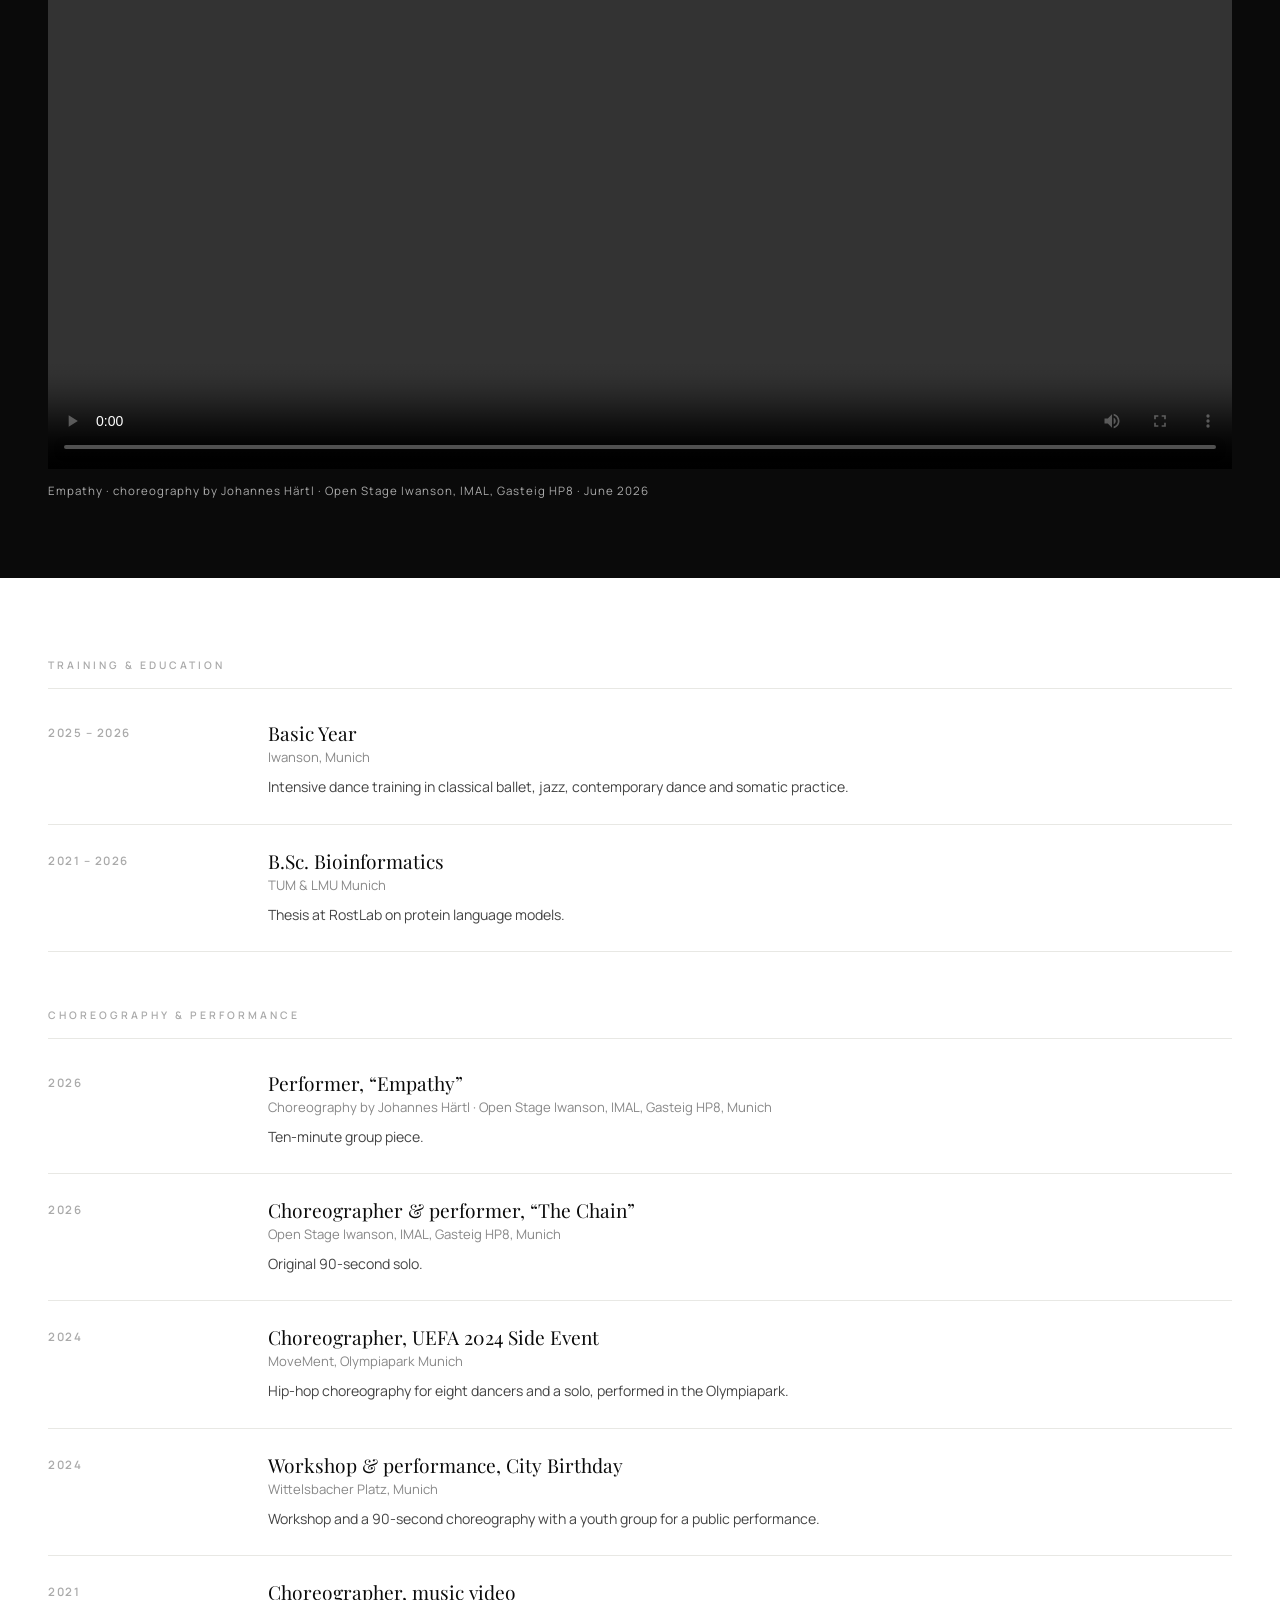
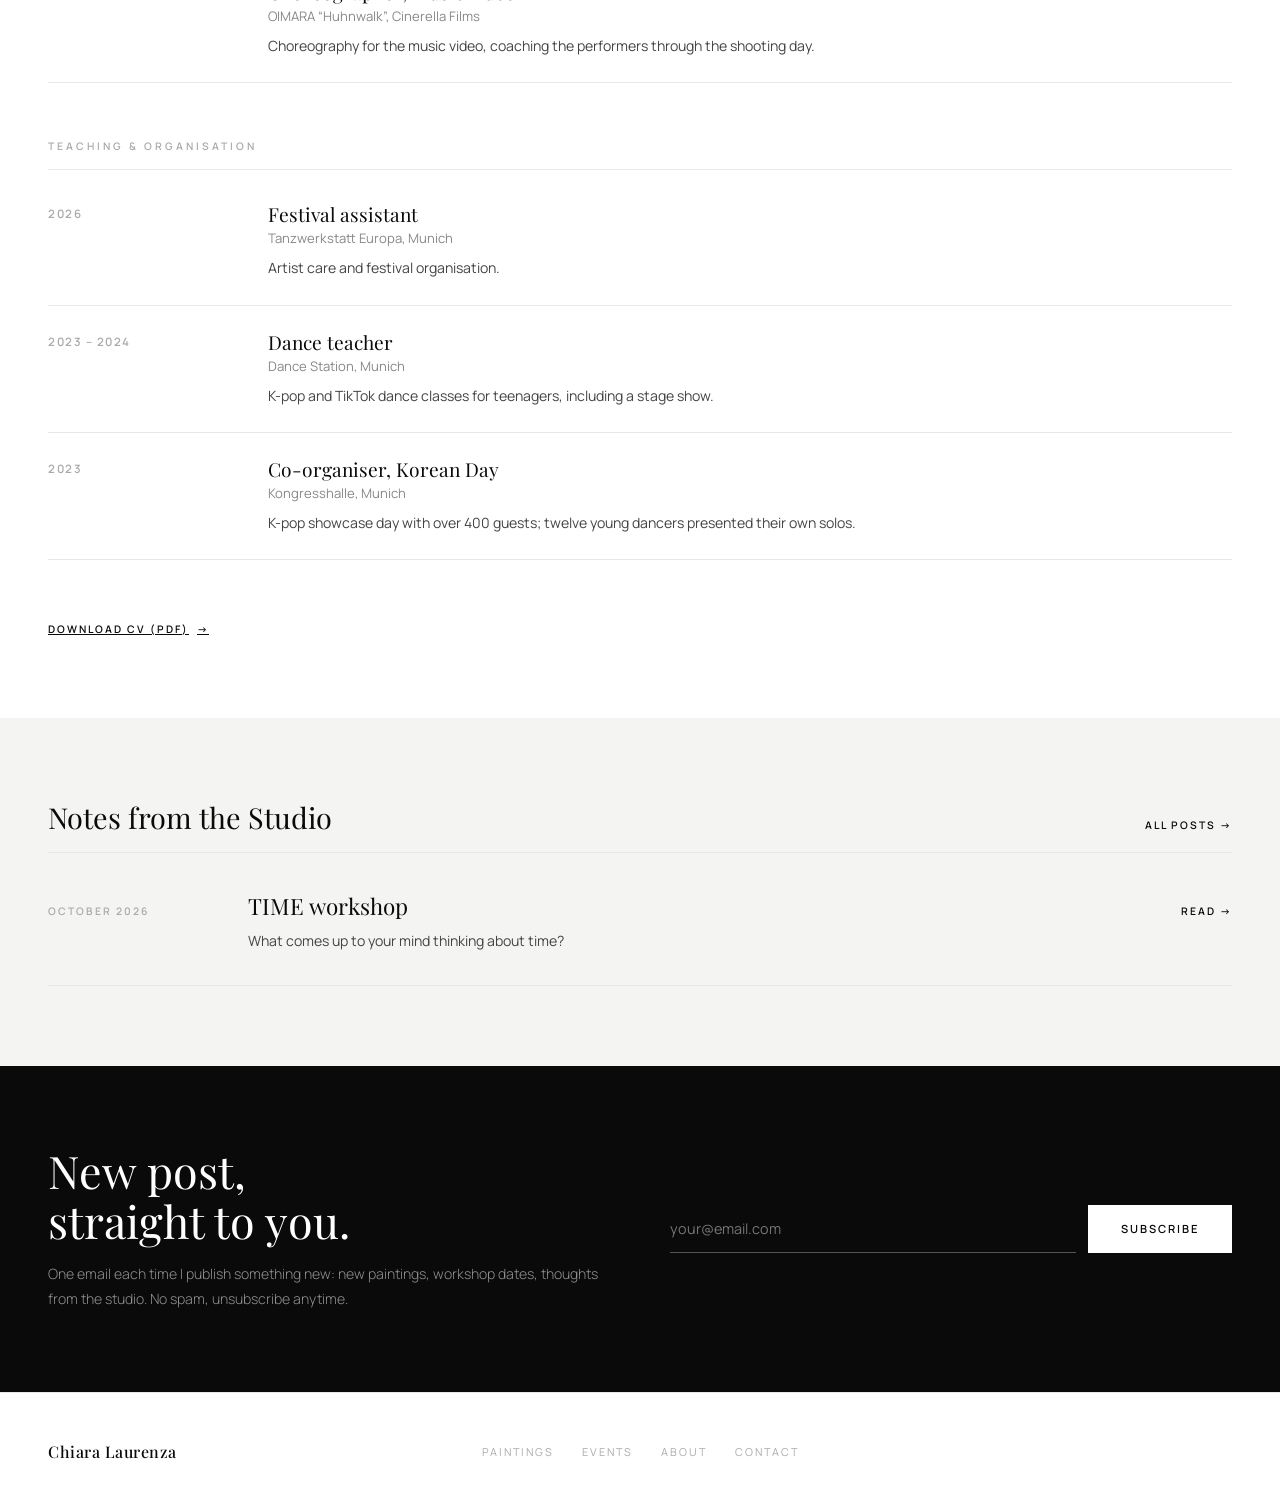
==== commit fef11a8e: "Showreel caption: no dashes (site style) Co-Authored-By: Claude Opus 5.5 <noreply@anthropic.com>" ====
--- a/about.html
+++ b/about.html
@@ -345,7 +345,7 @@
 <section class="reel-section" id="showreel">
   <h2 class="reveal">Showreel</h2>
   <div class="reel-main reveal"><video src="videos/showreel-2026.mp4" poster="images/showreel-2026-poster.jpg" controls playsinline preload="metadata"></video></div>
-  <p class="reel-caption reveal">Showreel 2026 · Side Event UEFA EURO 2024 · Freestyle Battle – MOVEmeant 2024 · Crossing – Gözde Colak · Choreography by Renee Barbara Kuleš &amp; Špela Remec · Otyken, choreography and performance by Chiara Laurenza</p>
+  <p class="reel-caption reveal">Showreel 2026 · Side Event UEFA EURO 2024 · Freestyle Battle: MOVEmeant 2024 · Crossing: Gözde Colak · Choreography by Renee Barbara Kuleš &amp; Špela Remec · Otyken, choreography and performance by Chiara Laurenza</p>
   <div class="reel-main reveal" style="margin-top:48px"><video src="videos/mysolo.mp4" controls playsinline preload="metadata"></video></div>
   <p class="reel-caption reveal">The Chain · choreography and performance by Chiara Laurenza · Open Stage Iwanson, IMAL, Gasteig HP8 · June 2026</p>
   <div class="reel-main reveal" style="margin-top:48px"><video src="videos/empathy.mp4" controls playsinline preload="metadata"></video></div>
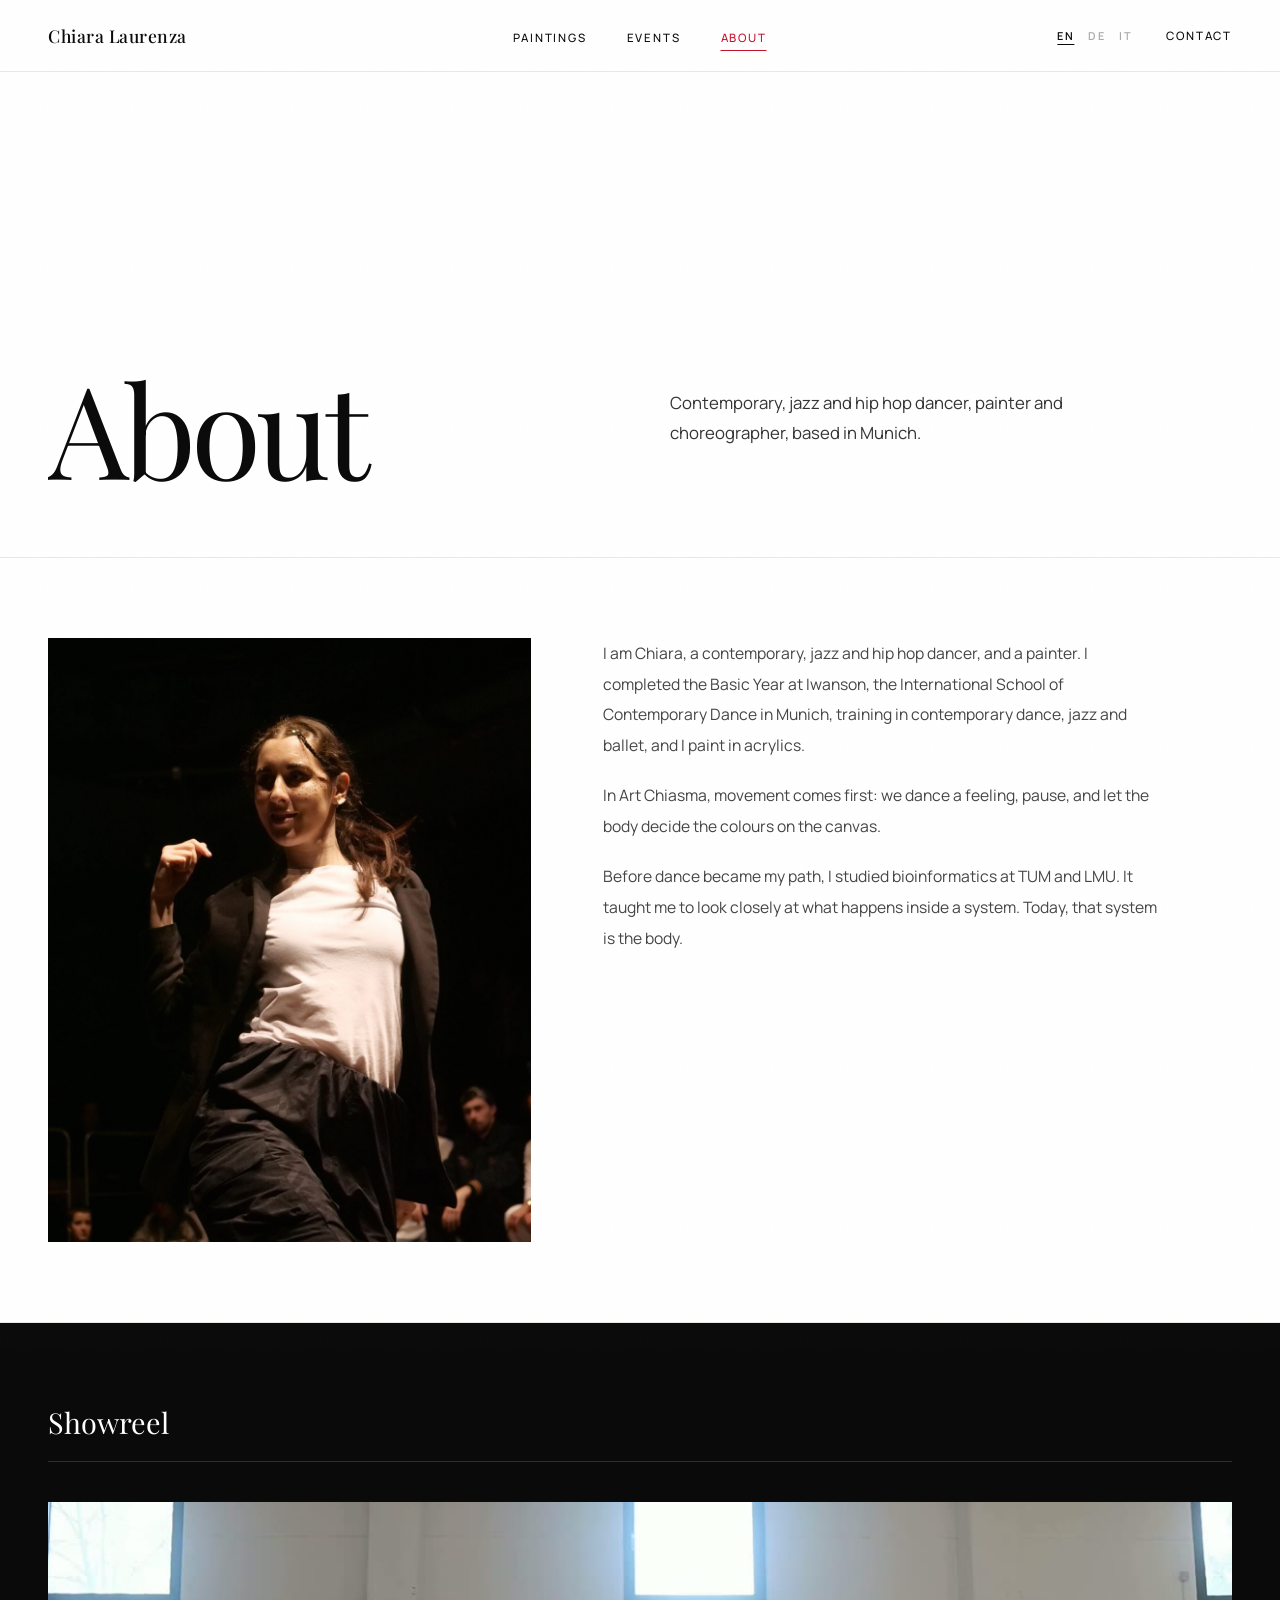
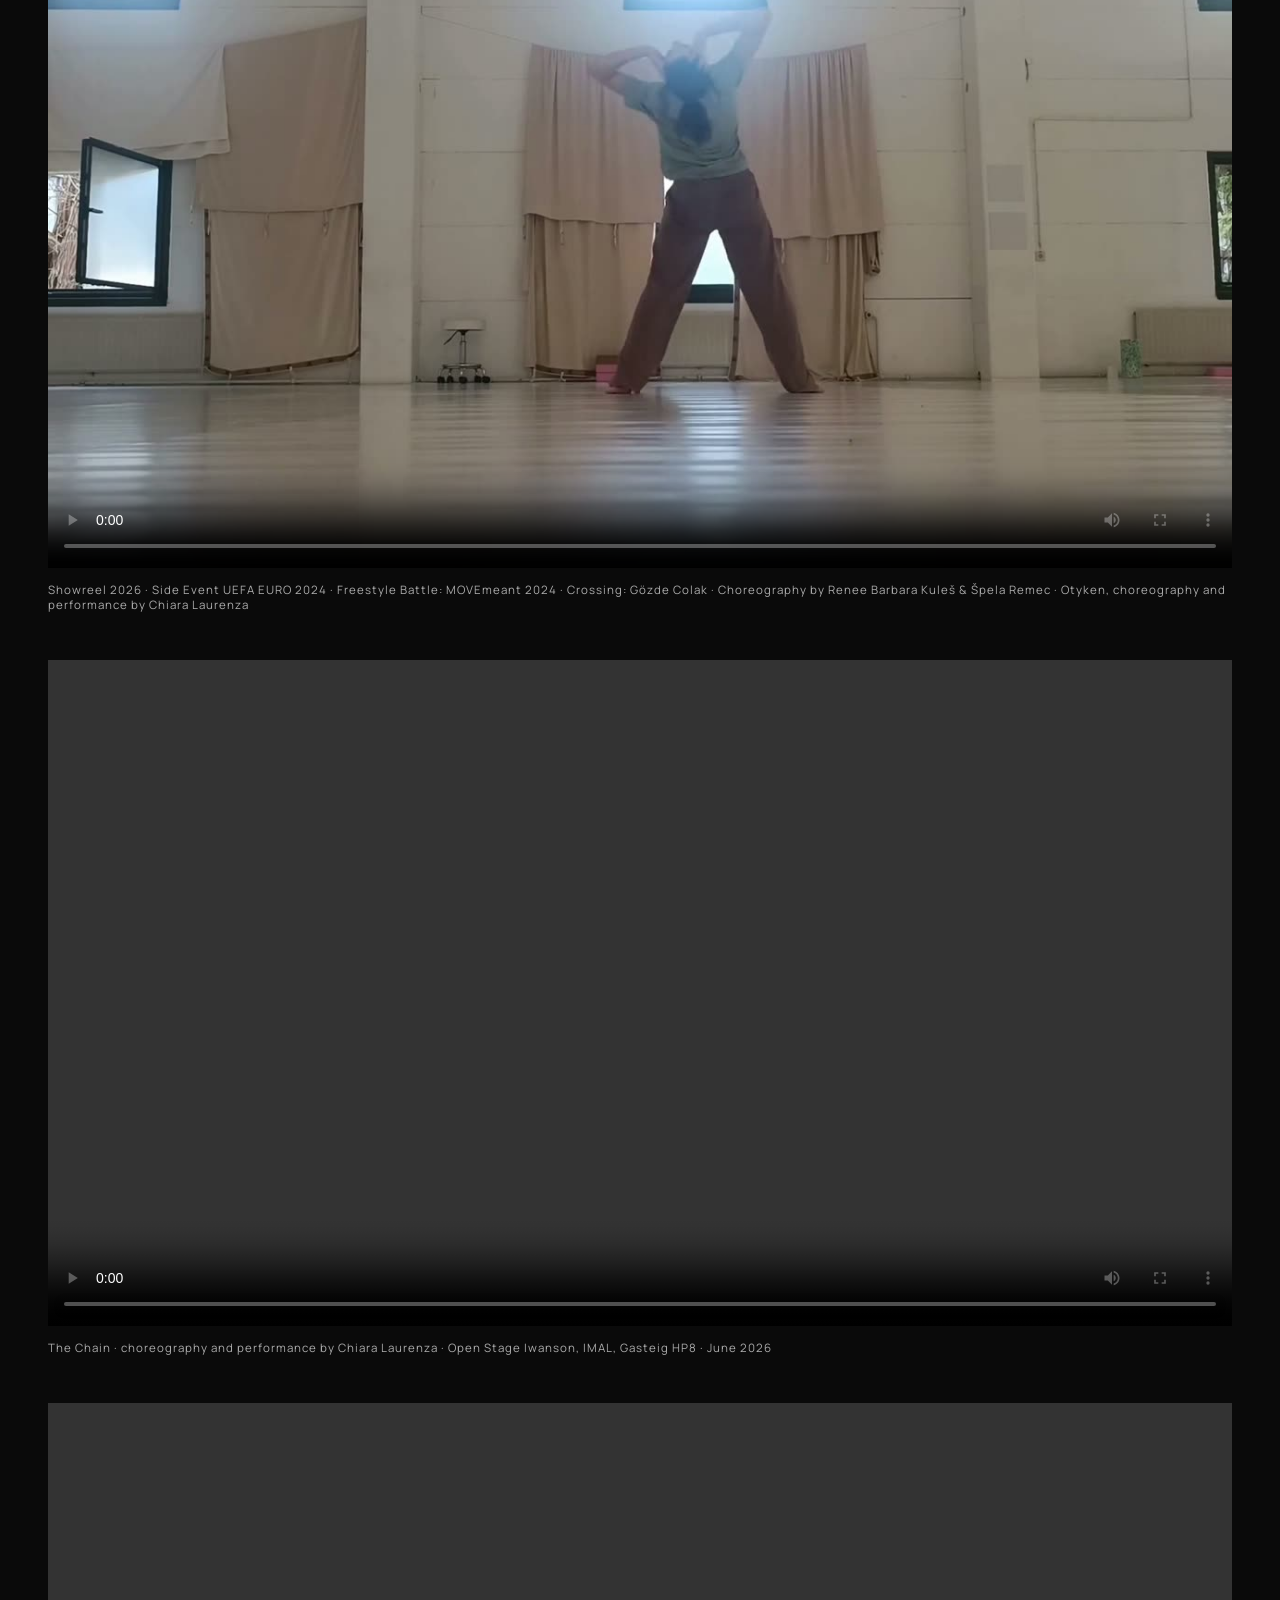
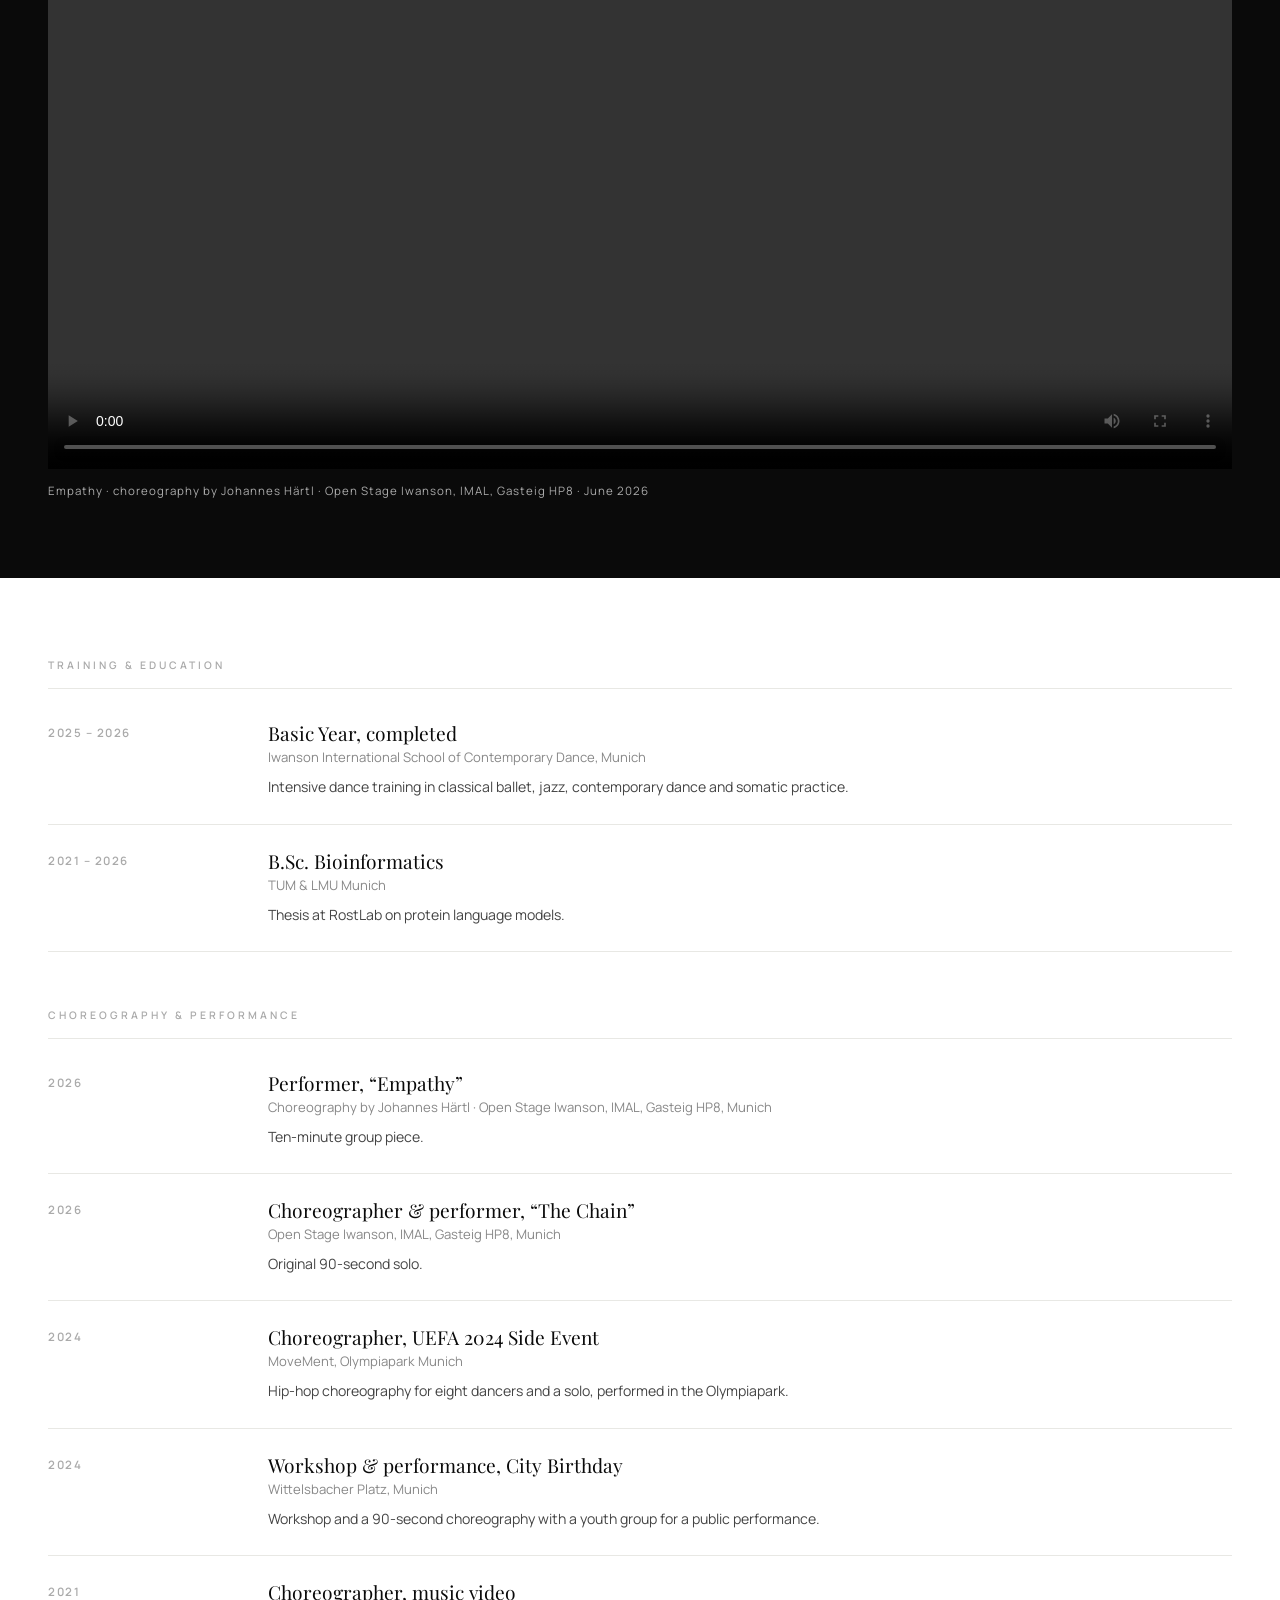
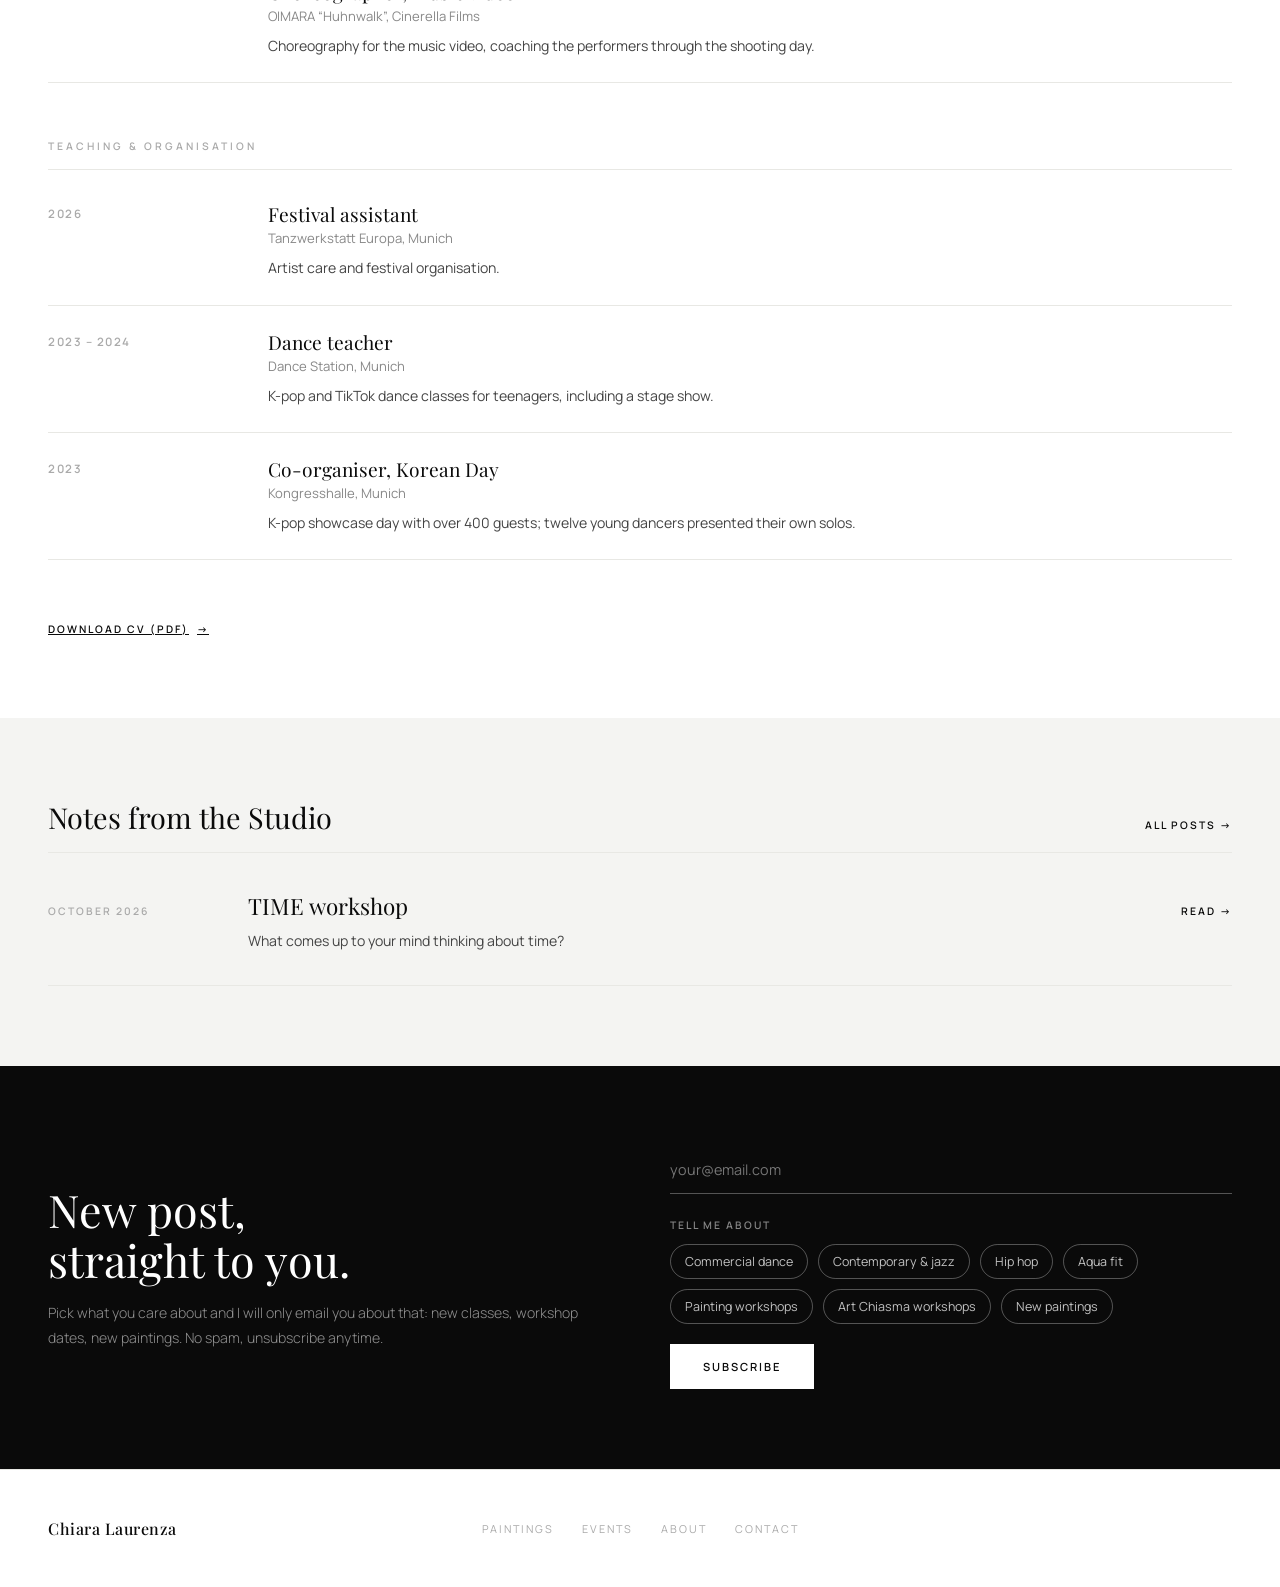
==== commit 24188157: "Mark Iwanson Basic Year as completed, add topic newsletter signup, add medium and size to paintings " ====
--- a/about.html
+++ b/about.html
@@ -308,7 +308,7 @@
   .nl-note { width:100%; font-size:0.7rem; letter-spacing:1px; color:rgba(255,255,255,0.4); margin-top:8px; }
   @media(max-width:900px){ .newsletter { grid-template-columns:1fr; padding:60px 24px; gap:32px; } }
 </style>
-  <link rel="stylesheet" href="pages.css?v=3"/>
+  <link rel="stylesheet" href="pages.css?v=4"/>
 </head>
 <body>
 
@@ -336,7 +336,7 @@
 <section class="bio">
   <div class="bio-photo wipe"><img src="images/portrait.jpg" alt="Chiara Laurenza dancing on stage"></div>
   <div class="bio-text reveal from-right">
-    <p>I am Chiara, a contemporary, jazz and hip hop dancer, and a painter. I trained in contemporary dance, jazz and ballet at Iwanson in Munich, and I paint in acrylics.</p>
+    <p>I am Chiara, a contemporary, jazz and hip hop dancer, and a painter. I completed the Basic Year at Iwanson, the International School of Contemporary Dance in Munich, training in contemporary dance, jazz and ballet, and I paint in acrylics.</p>
     <p>In Art Chiasma, movement comes first: we dance a feeling, pause, and let the body decide the colours on the canvas.</p>
     <p>Before dance became my path, I studied bioinformatics at TUM and LMU. It taught me to look closely at what happens inside a system. Today, that system is the body.</p>
   </div>
@@ -355,7 +355,7 @@
 <section class="cv-section" id="cv">
   <div class="cv-group">
     <h3>Training &amp; Education</h3>
-      <div class="cv-row reveal"><div class="cv-when">2025 – 2026</div><div class="cv-what"><h4>Basic Year</h4><span>Iwanson, Munich</span><p>Intensive dance training in classical ballet, jazz, contemporary dance and somatic practice.</p></div></div>
+      <div class="cv-row reveal"><div class="cv-when">2025 – 2026</div><div class="cv-what"><h4>Basic Year, completed</h4><span>Iwanson International School of Contemporary Dance, Munich</span><p>Intensive dance training in classical ballet, jazz, contemporary dance and somatic practice.</p></div></div>
       <div class="cv-row reveal"><div class="cv-when">2021 – 2026</div><div class="cv-what"><h4>B.Sc. Bioinformatics</h4><span>TUM &amp; LMU Munich</span><p>Thesis at RostLab on protein language models.</p></div></div>
   </div>
   <div class="cv-group">
@@ -393,12 +393,22 @@
 <section class="newsletter" id="newsletter">
   <div class="reveal from-left">
     <h2>New post,<br/><em>straight to you.</em></h2>
-    <p>One email each time I publish something new: new paintings, workshop dates, thoughts from the studio. No spam, unsubscribe anytime.</p>
-  </div>
-  <form class="nl-form reveal from-right" onsubmit="event.preventDefault();document.getElementById('nl-ok').style.display='block'">
+    <p>Pick what you care about and I will only email you about that: new classes, workshop dates, new paintings. No spam, unsubscribe anytime.</p>
+  </div>
+  <form class="nl-form reveal from-right" onsubmit="handleNewsletter(event)">
     <input type="email" id="nl-email" placeholder="your@email.com" required aria-label="Email address">
+    <fieldset class="nl-topics">
+      <legend>Tell me about</legend>
+      <label><input type="checkbox" name="topic" value="Commercial dance"> <span>Commercial dance</span></label>
+      <label><input type="checkbox" name="topic" value="Contemporary &amp; jazz"> <span>Contemporary &amp; jazz</span></label>
+      <label><input type="checkbox" name="topic" value="Hip hop"> <span>Hip hop</span></label>
+      <label><input type="checkbox" name="topic" value="Aqua fit"> <span>Aqua fit</span></label>
+      <label><input type="checkbox" name="topic" value="Painting workshops"> <span>Painting workshops</span></label>
+      <label><input type="checkbox" name="topic" value="Art Chiasma workshops"> <span>Art Chiasma workshops</span></label>
+      <label><input type="checkbox" name="topic" value="New paintings"> <span>New paintings</span></label>
+    </fieldset>
     <button class="btn" type="submit">Subscribe</button>
-    <p class="nl-note" id="nl-ok" style="display:none">Coming soon. The newsletter is not connected yet.</p>
+    <p class="nl-note" id="nl-ok" style="display:none" role="status"></p>
   </form>
 </section>
 
--- a/pages.css
+++ b/pages.css
@@ -52,6 +52,7 @@
 .g-info { position:static; opacity:1 !important; background:none !important; padding:14px 0 0; }
 .g-title { color:var(--black); font-size:1.05rem; }
 .g-meta { color:#666; }
+.g-meta:empty { display:none; }
 
 /* ── EVENTS ── a calmer empty state */
 .ev-empty { font-size:1.15rem; line-height:1.6; color:#333; font-weight:400; padding:56px 0; }
@@ -62,3 +63,13 @@
   .gallery { grid-template-columns:1fr; gap:20px; }
   .series-item { aspect-ratio:16/10; }
 }
+
+/* ── NEWSLETTER ── subscribers pick which courses they hear about */
+.nl-topics { width:100%; border:none; display:flex; flex-wrap:wrap; gap:10px; margin:12px 0 8px; }
+.nl-topics legend { font-size:0.65rem; letter-spacing:2px; text-transform:uppercase; font-weight:600; color:rgba(255,255,255,0.5); margin-bottom:12px; }
+.nl-topics label { cursor:pointer; }
+.nl-topics input { position:absolute; opacity:0; width:1px; height:1px; min-width:0; padding:0; border:0; }
+.nl-topics span { display:inline-block; padding:8px 14px; border:1px solid rgba(255,255,255,0.3); border-radius:999px; font-size:0.78rem; color:rgba(255,255,255,0.75); transition:background 0.2s, color 0.2s, border-color 0.2s; }
+.nl-topics label:hover span { border-color:white; }
+.nl-topics input:checked + span { background:white; color:var(--black); border-color:white; }
+.nl-topics input:focus-visible + span { outline:2px solid white; outline-offset:2px; }
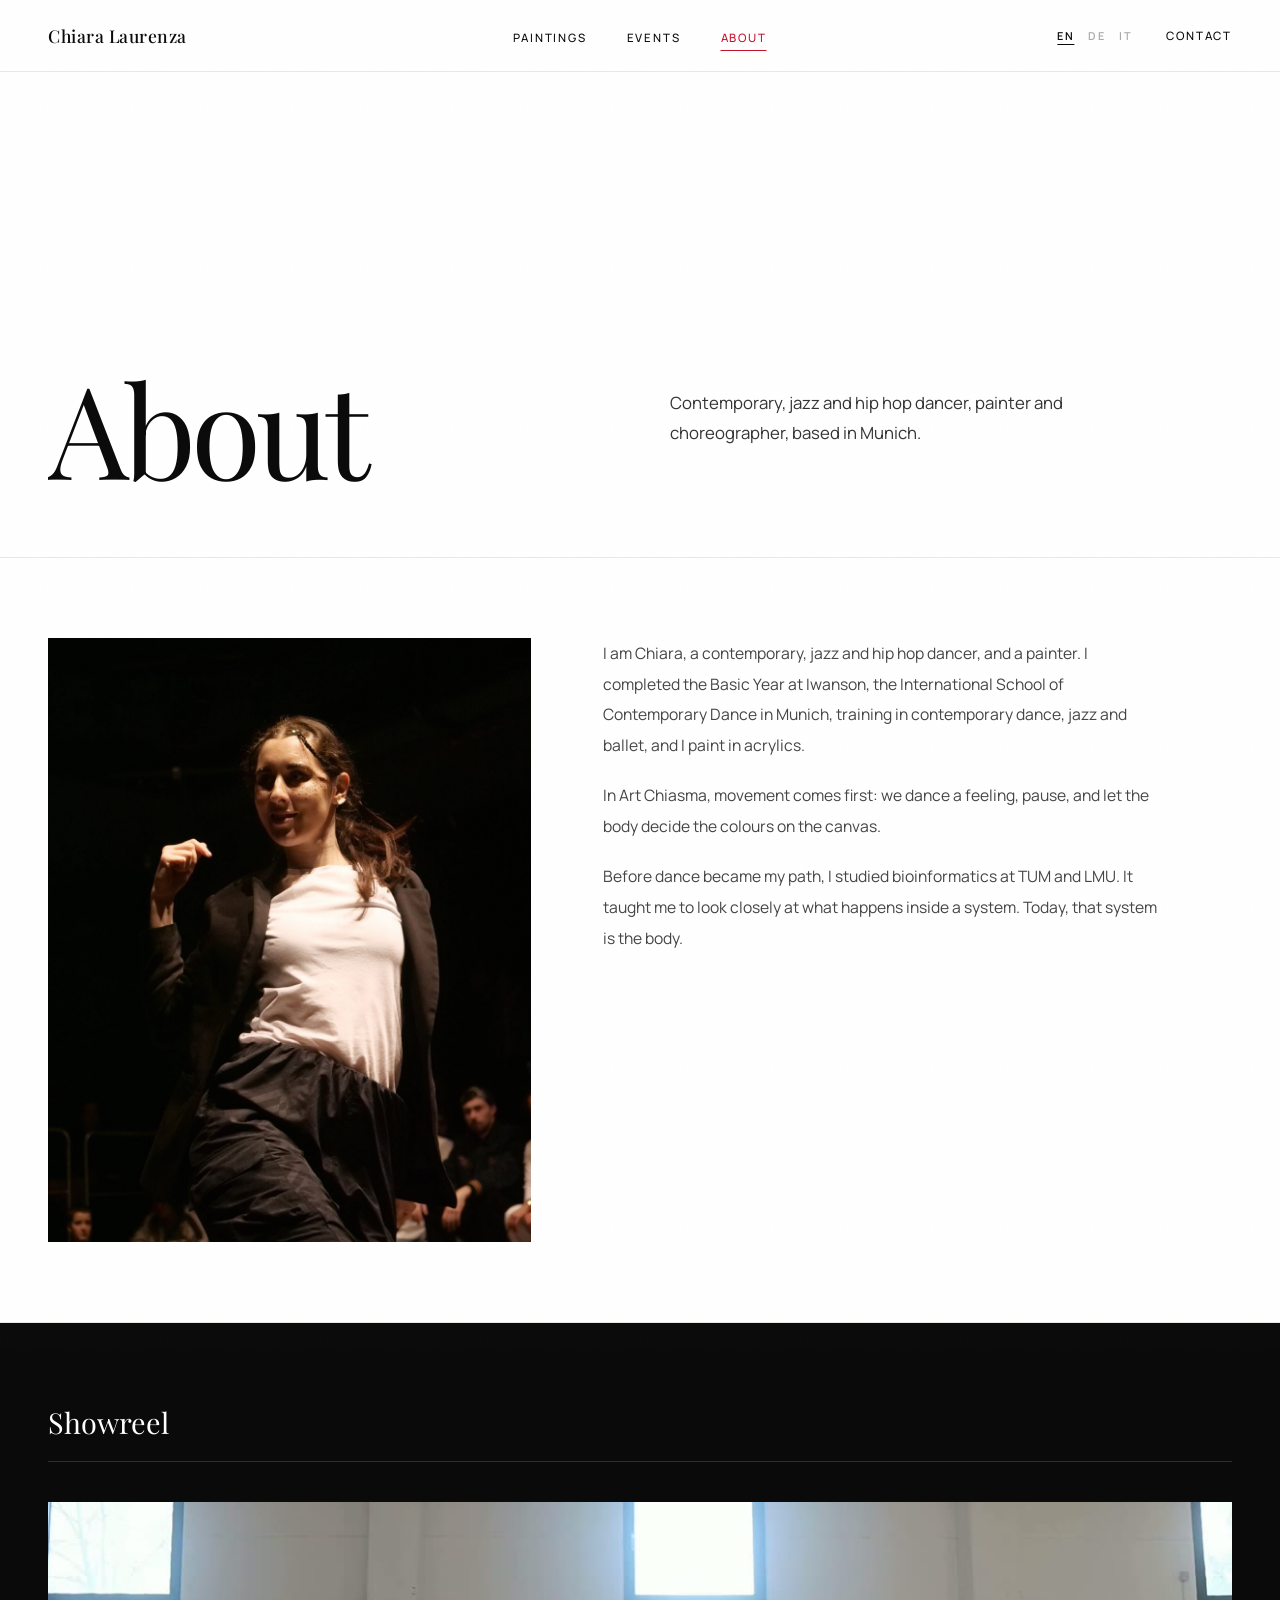
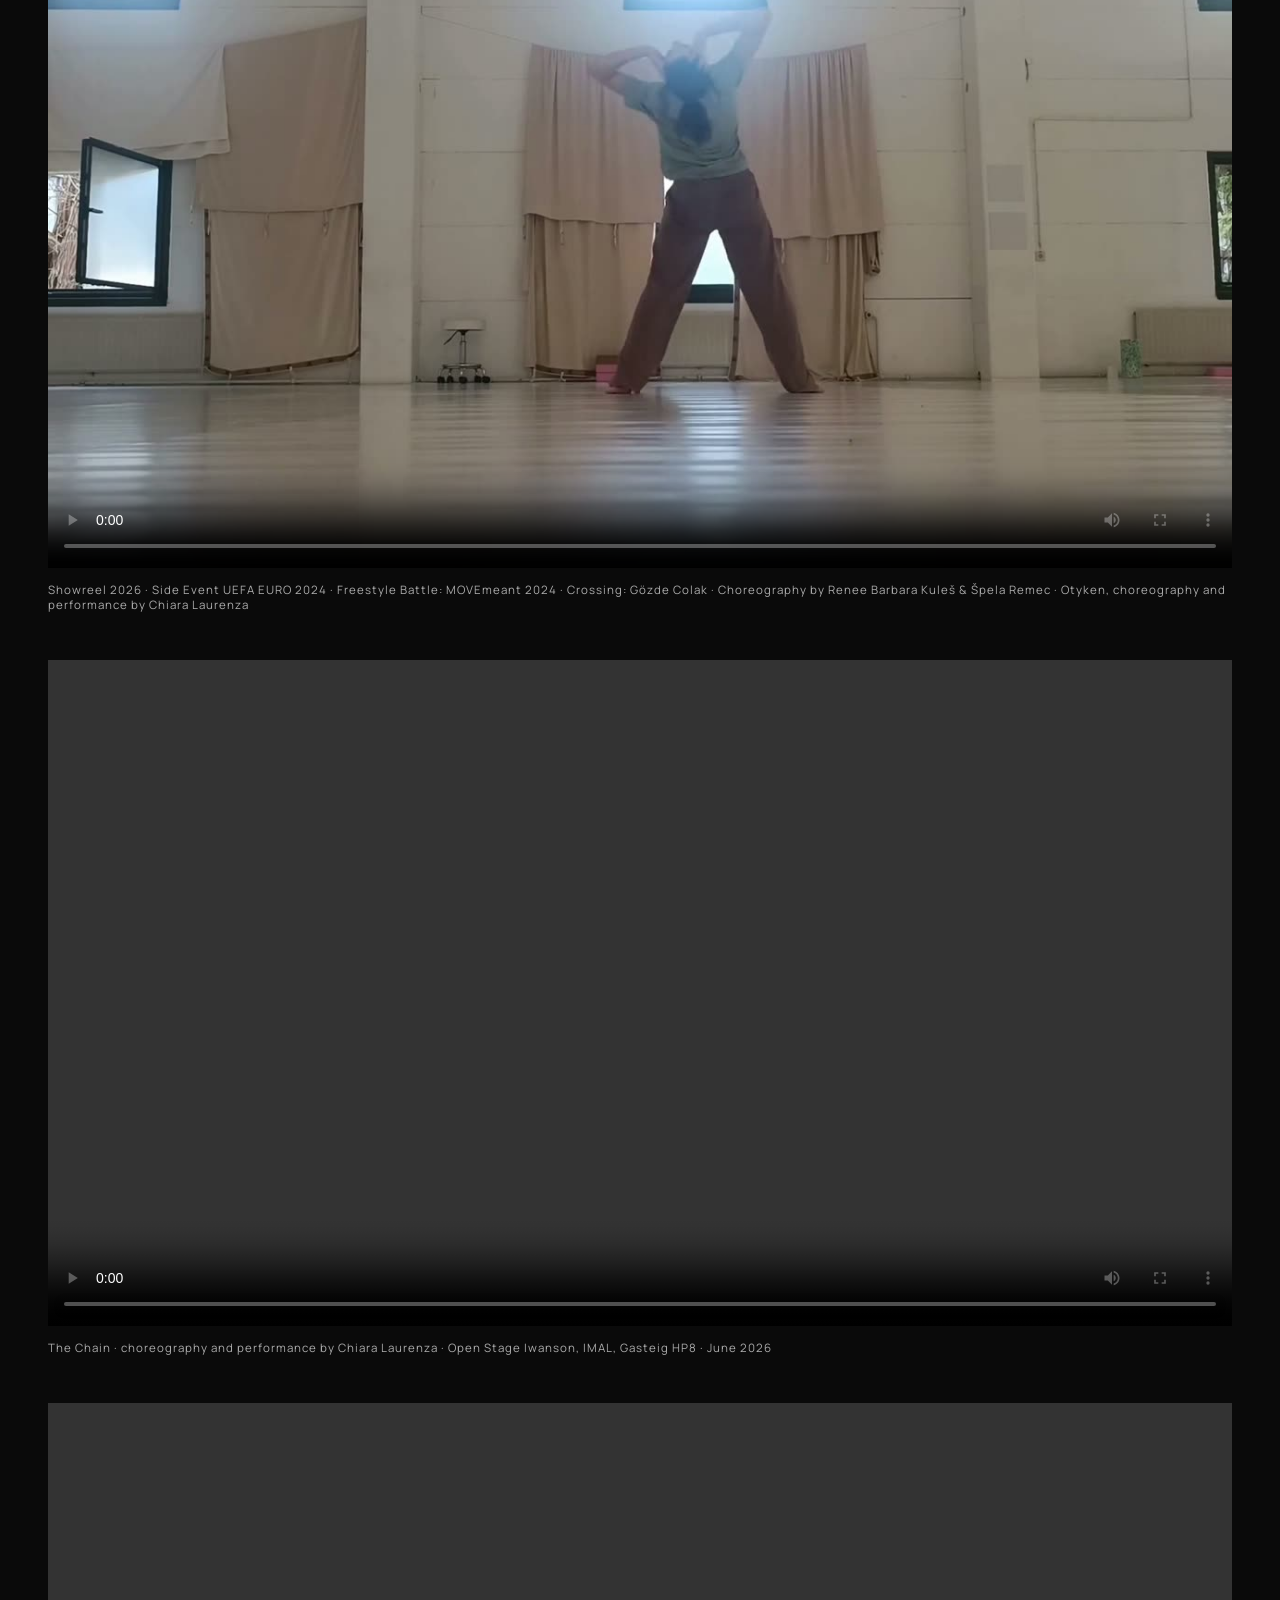
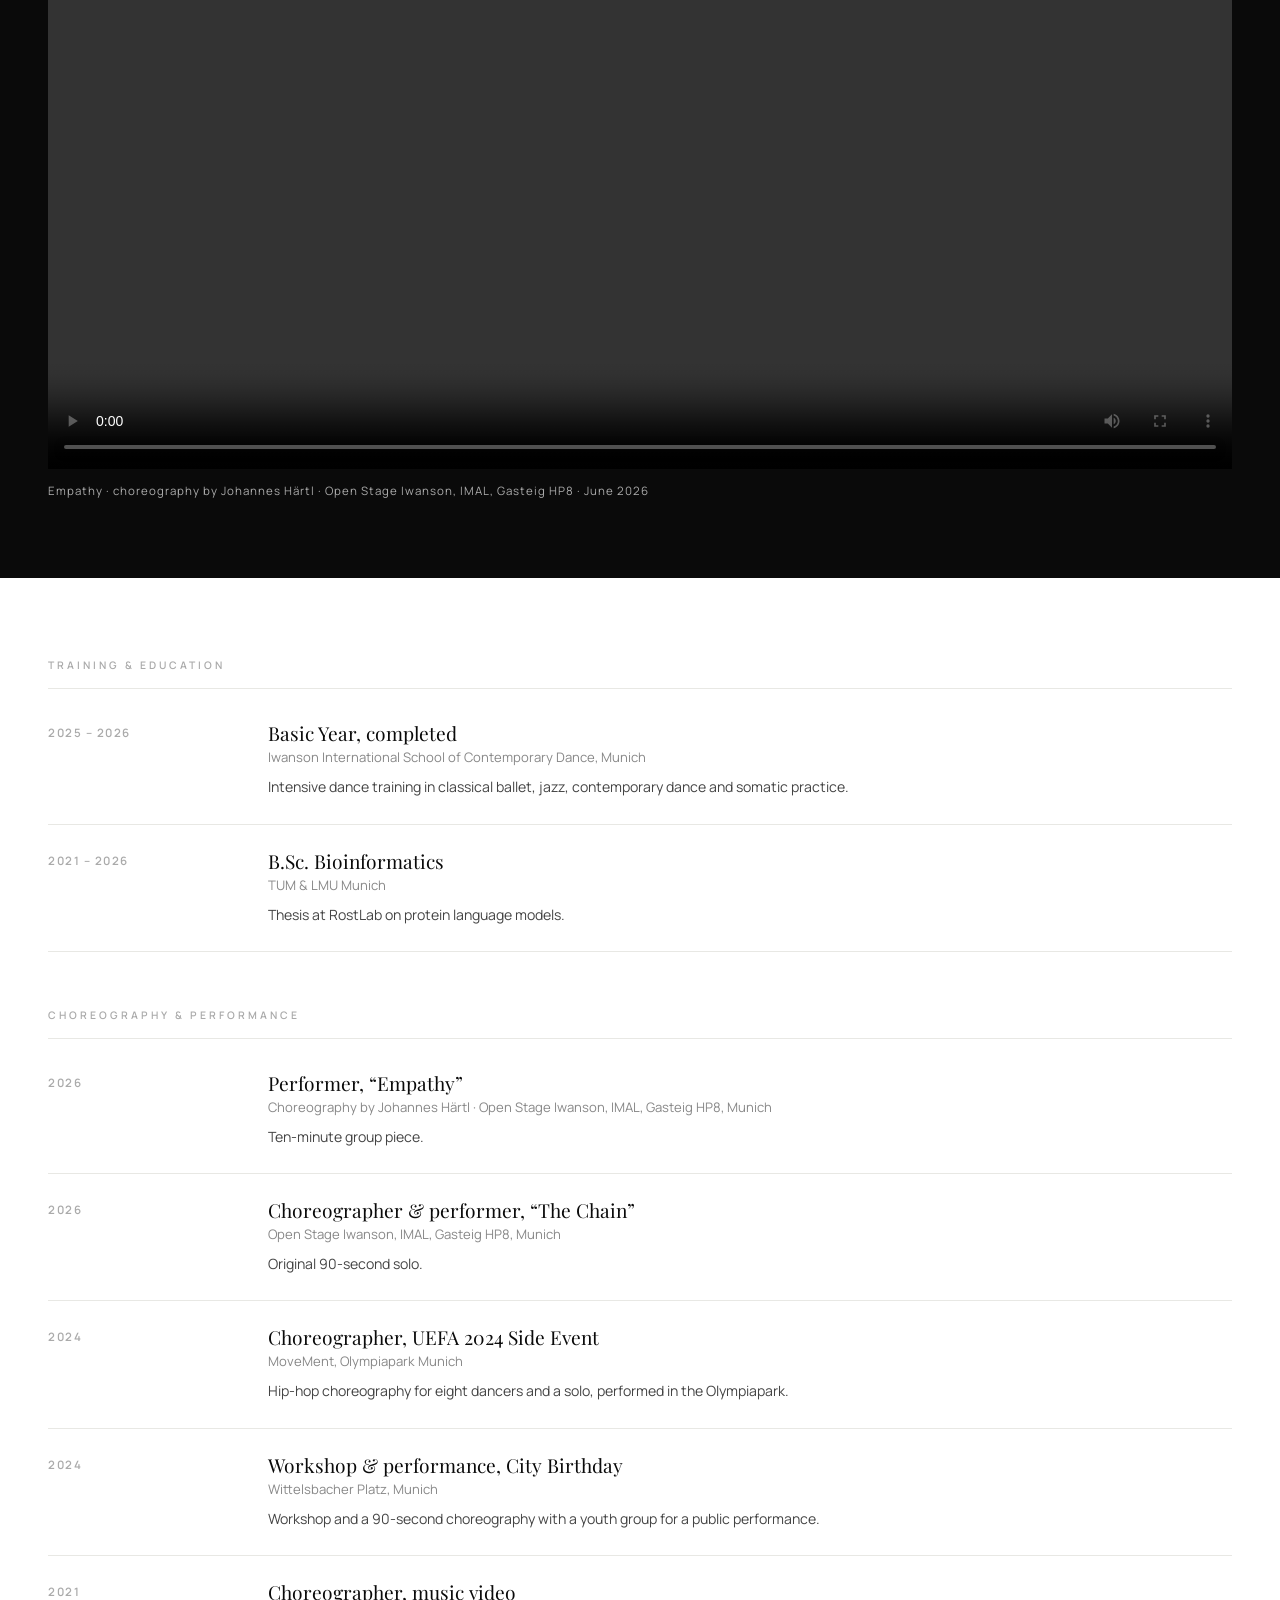
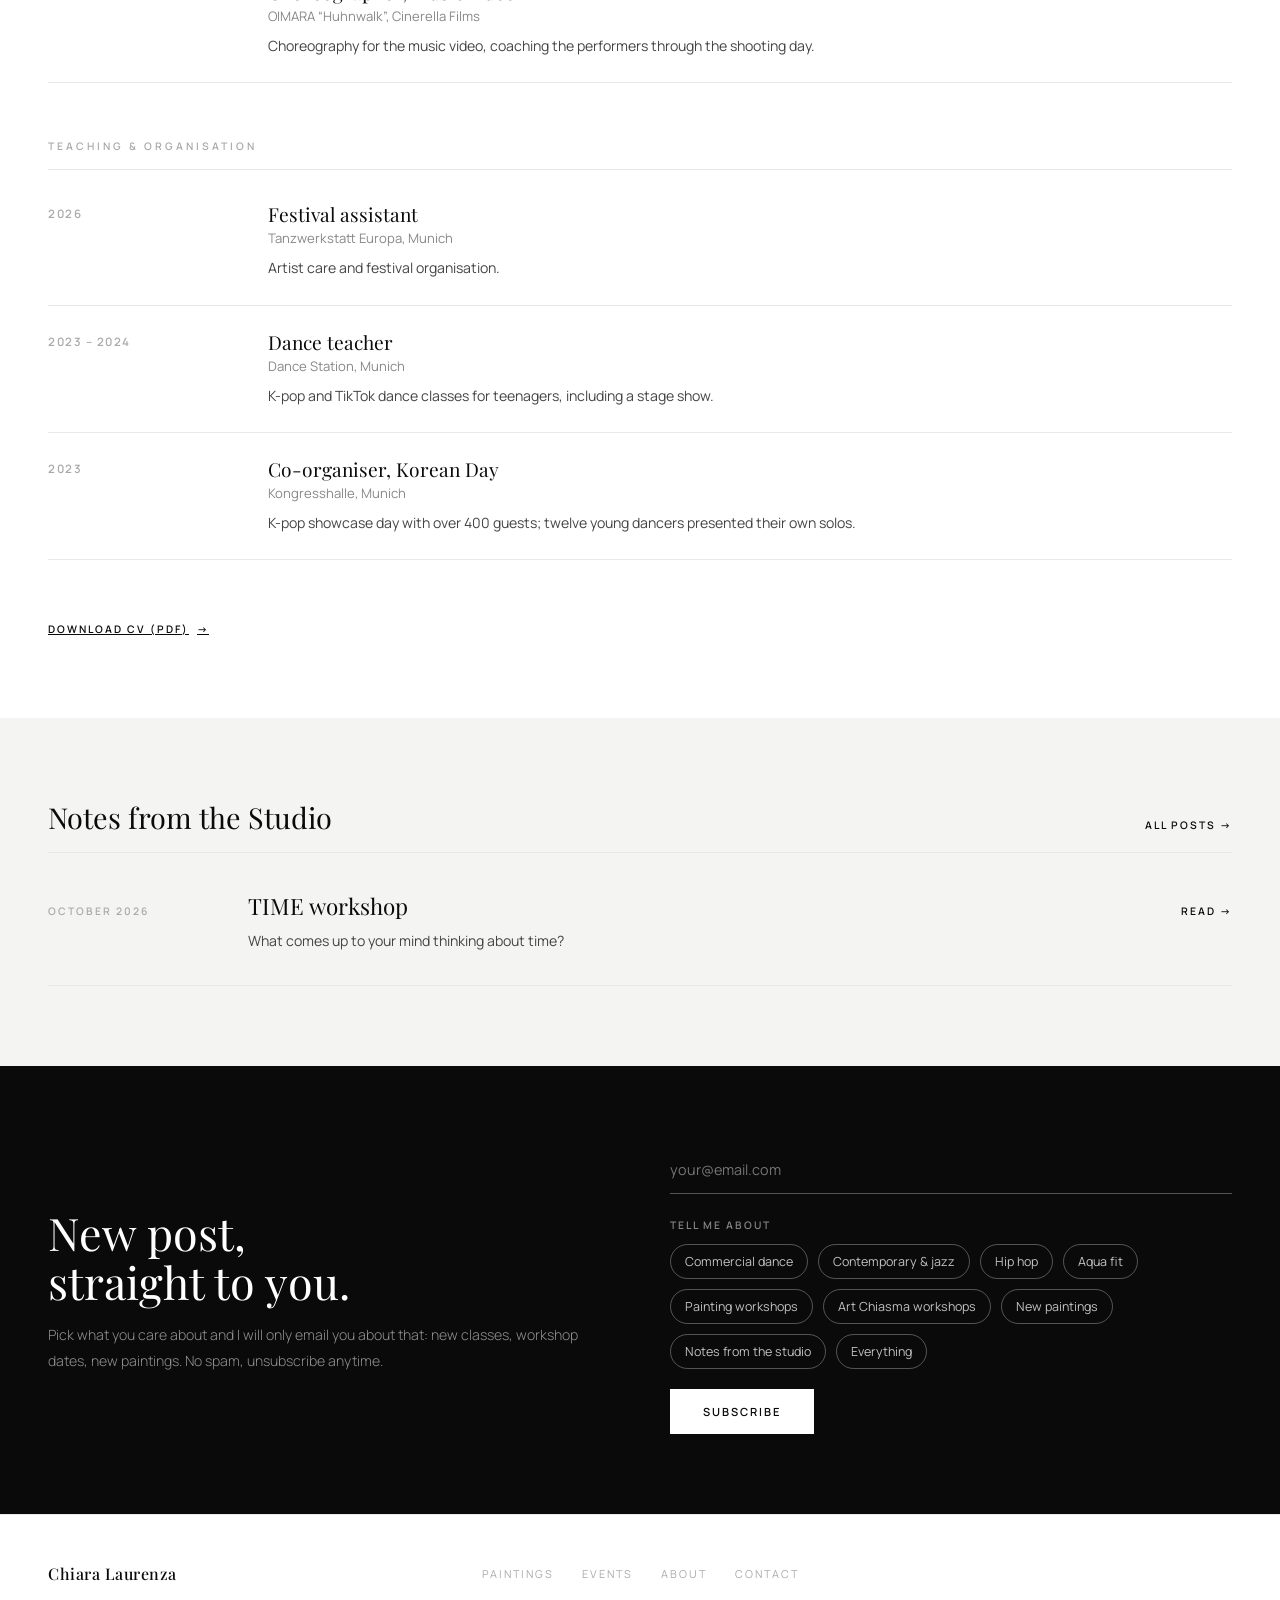
==== commit 01c282e2: "Newsletter: add Notes from the studio and Everything topics Co-Authored-By: Claude Opus 5.5 <noreply" ====
--- a/about.html
+++ b/about.html
@@ -406,6 +406,8 @@
       <label><input type="checkbox" name="topic" value="Painting workshops"> <span>Painting workshops</span></label>
       <label><input type="checkbox" name="topic" value="Art Chiasma workshops"> <span>Art Chiasma workshops</span></label>
       <label><input type="checkbox" name="topic" value="New paintings"> <span>New paintings</span></label>
+      <label><input type="checkbox" name="topic" value="Notes from the studio"> <span>Notes from the studio</span></label>
+      <label><input type="checkbox" name="topic" value="Everything" data-all> <span>Everything</span></label>
     </fieldset>
     <button class="btn" type="submit">Subscribe</button>
     <p class="nl-note" id="nl-ok" style="display:none" role="status"></p>
